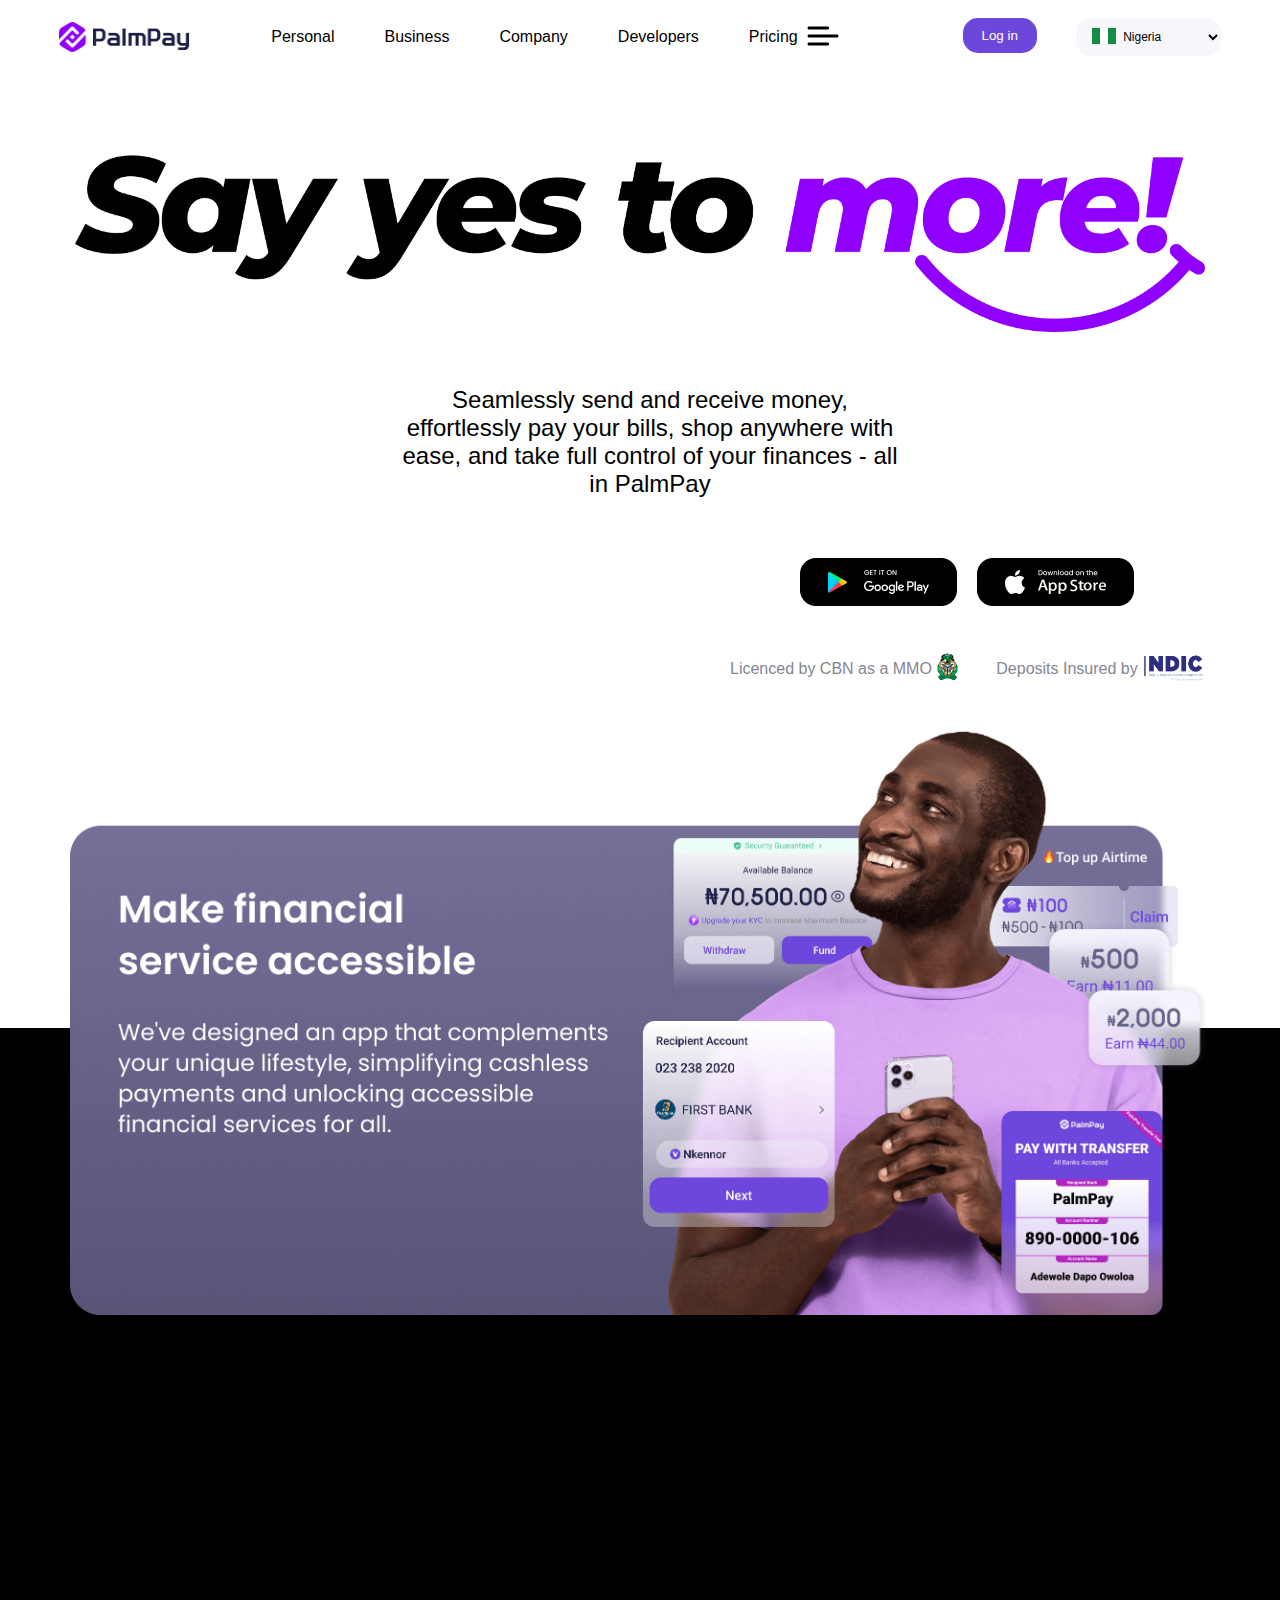
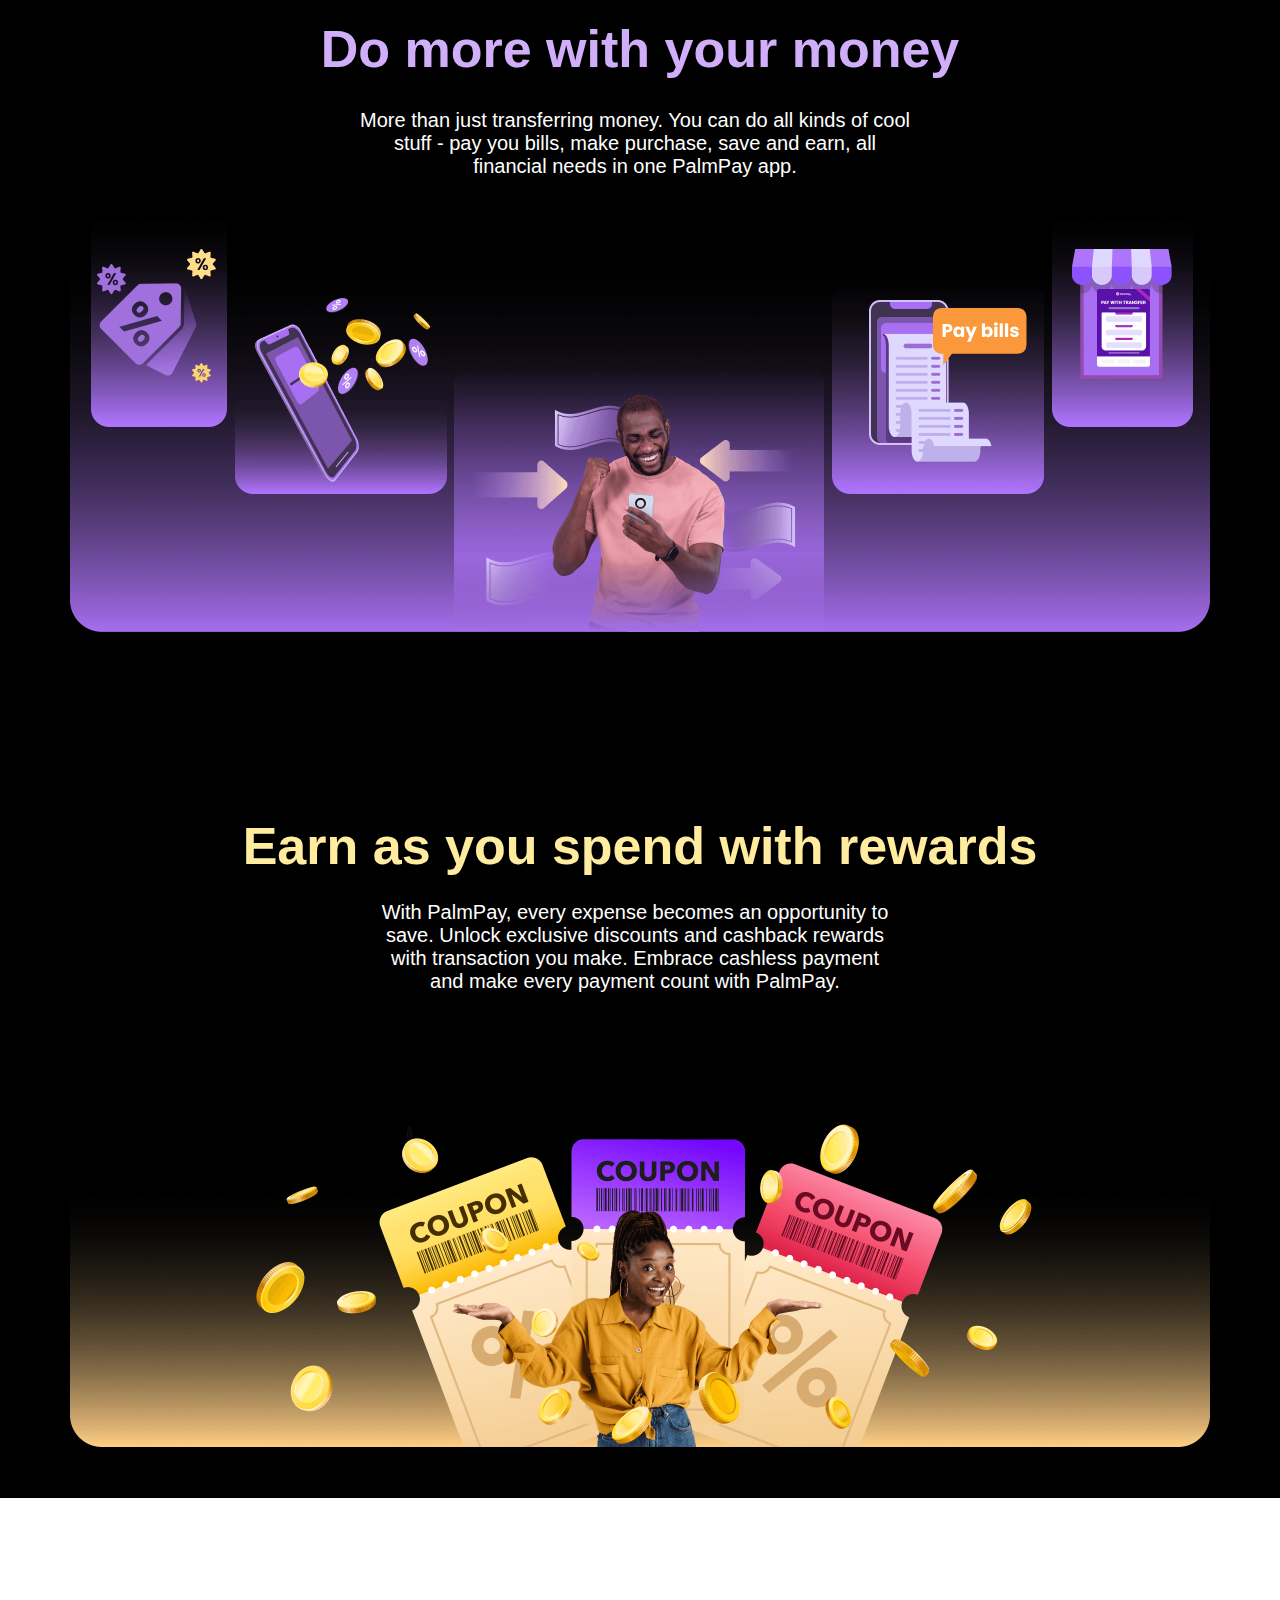
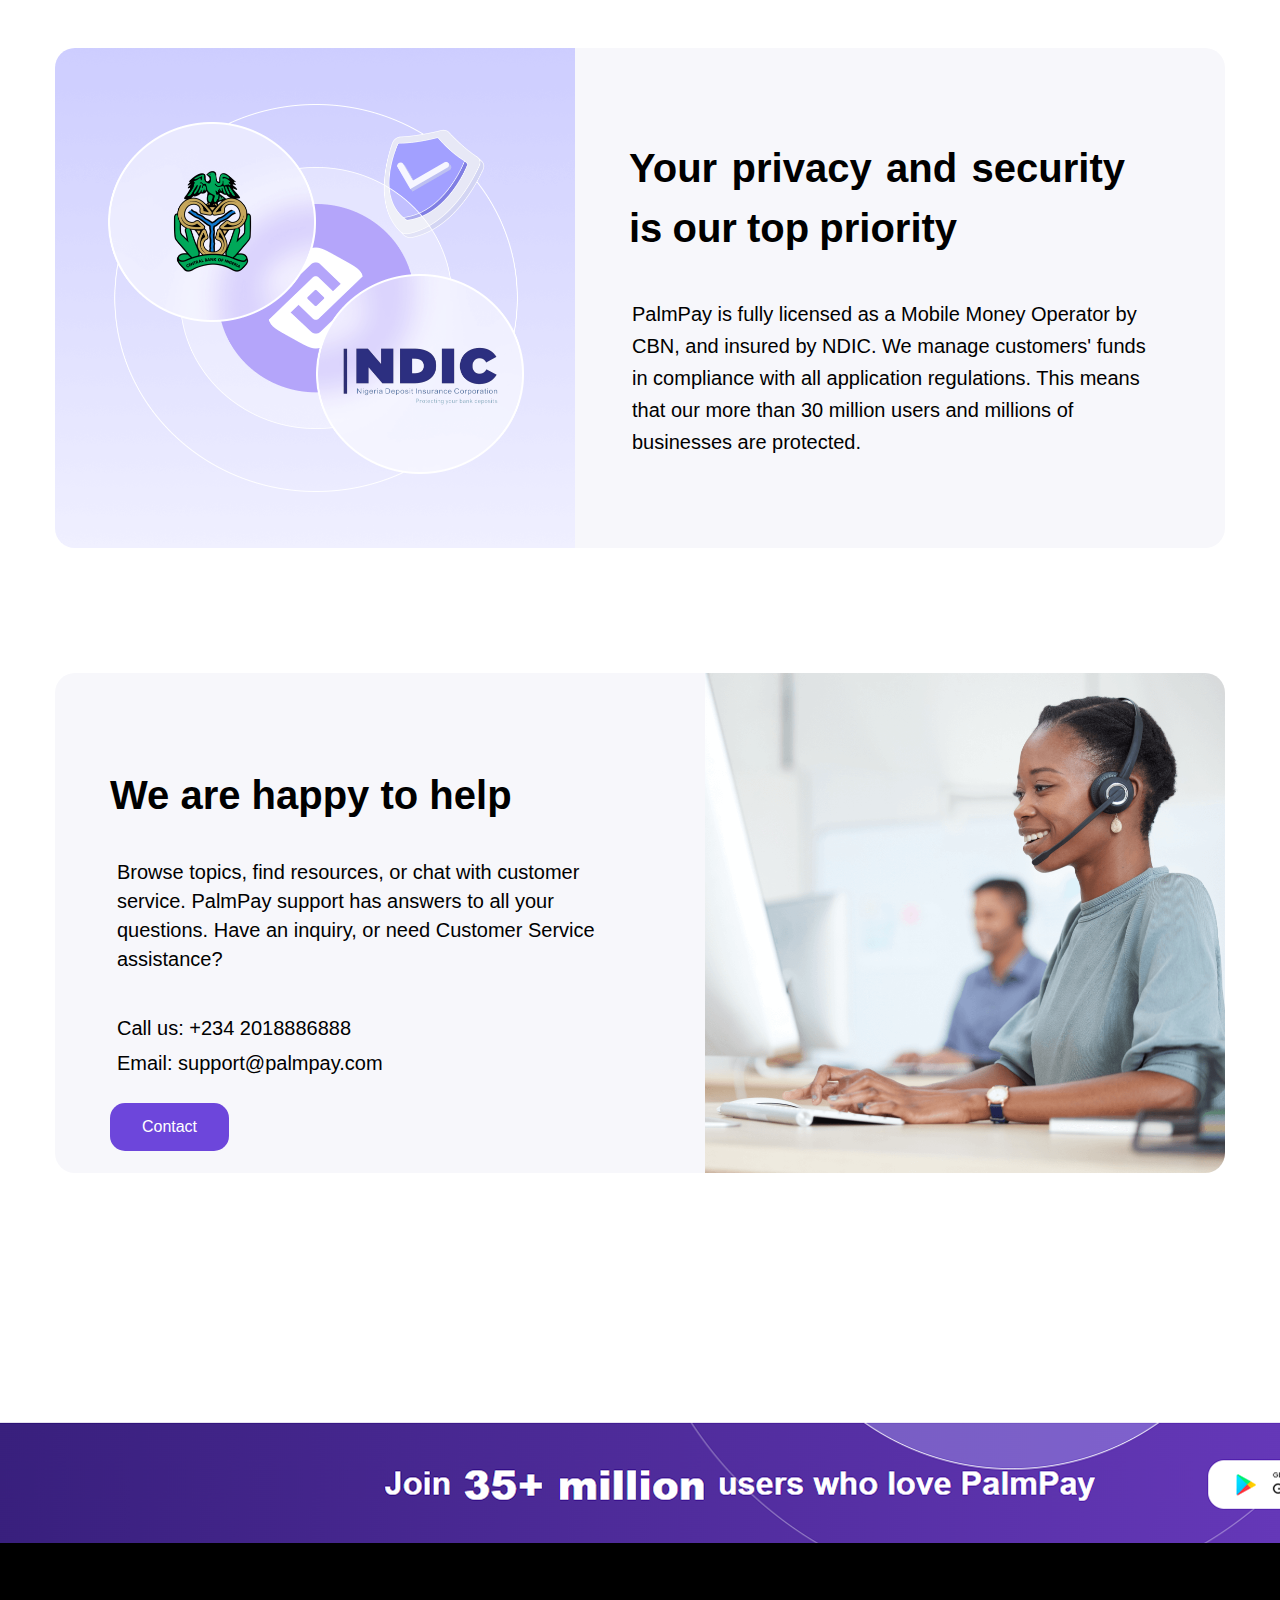
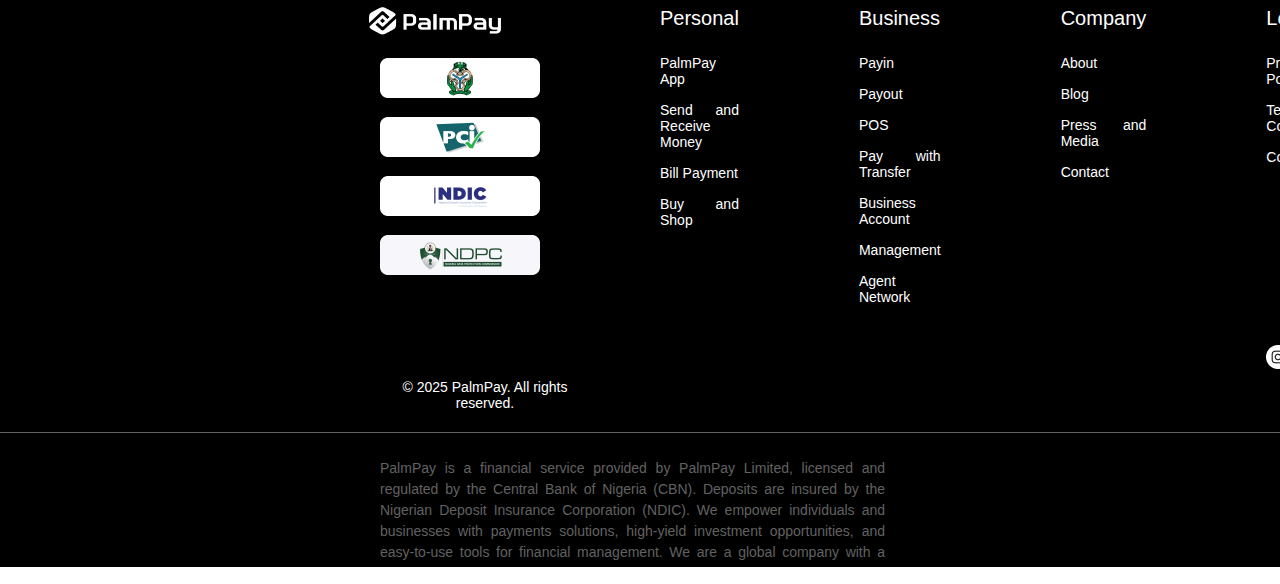
==== index.html @ e81addfd "Just optimized the code" ====
<!DOCTYPE html>
<html lang="en">

<head>
    <meta charset="UTF-8">
    <meta name="viewport" content="width=device-width, initial-scale=1.0">
    <title>PalmPay | Say yes to more</title>
    <link rel="stylesheet" href="index.css">
    <link rel="icon" href="/favicon.ico" />

</head>

<body>

    <section class="flex-container">
        <div class="flex-items">
            <img src="./img/logo.e481427a.png" alt="" width="132" height="32" class="logo-img">
        </div>
        <ul>
            <li class="nav-links">
                <a href="">Personal</a>
            </li>
            <li class="nav-links">
                <a href="">Business</a>

            </li>
            <li class="nav-links">
                <a href="">Company</a>
            </li>
            <li class="nav-links">
                <a href=""> Developers </a>
            </li>
            <li class="nav-links">
                <a href="">Pricing</a>
            </li>
        </ul>

        <div>
            <img src="./img/hamburger-6-svgrepo-com.svg" alt="" width="50">
        </div>

        <div class="flex-items2">
            <button class="nav-btn"> Log in </button>

            <img src="./img/NG.png" alt="">
            <select name="Countries" id="countries-select">

                <option value="volvo">Nigeria</option>
                <option value="Tanzania">Tanzania</option>
                <option value="Ghana">Ghana</option>

            </select>
    </section>





    <section class="hero-section">
        <img src="./img/Slogan.42823a0f.png" alt="">

        <p>
            Seamlessly send and receive money, effortlessly pay your bills, shop anywhere with ease, and take full
            control of your finances - all in PalmPay
        </p>

    </section>


    <div id="get-app">
        <img src="./img/googlePlayBlack.1a580bf8.png" alt="" id="google">

        <img src="./img/appStoreBlack.d61e6117.png" alt="" id="app">
    </div>


    <div class="text">
        <p>Licenced by CBN as a MMO <img src="./img/centralBankBlack.9c697f56.png" alt="" width="22" height="28"></p>
        <p>Deposits Insured by <img src="./img/NDICBlack.ff0f2bf9.png" alt="" width="62" height="28"></p>
    </div>




    <!-- Section for about  -->
    <section id="about">
        <img src="./img/makeFinancial.16856f8a.png" alt="" class="about-img">


        <div class="about-content1">
            <h1>Do more with your money</h1>
            <p>More than just transferring money. You can do all kinds of cool stuff - pay you bills, make purchase,
                save and earn, all financial needs in one PalmPay app.</p>

            <img src="./img/payBills.0efc6845.png" alt="" width="1140" height="454">
        </div>

        <div class="about-content2" style="">
            <h2>Earn as you spend with rewards</h2>
            <p>With PalmPay, every expense becomes an opportunity to save. Unlock exclusive discounts and cashback
                rewards with transaction you make. Embrace cashless payment and make every payment count with PalmPay.
            </p>

            <img src="./img/coupons.b7c11783.png" alt="" width="1140" height="454">
        </div>

    </section>







    <!-- section for security and contact -->


    <section>


        <div class="security">
            <div>
                <img src="./img/NDIC.80dcf580.png" alt="" width="520" height="500">
            </div>

            <div class="content-text">
                <h1>Your privacy and security is our top priority</h1>
                <p>PalmPay is fully licensed as a Mobile Money Operator by CBN, and insured by NDIC. We manage
                    customers' funds in compliance with all application regulations. This means that our more than 30
                    million users and millions of businesses are protected.

                </p>


            </div>
        </div>




        <div class="contact">

            <div class="content-text2">
                <h1>We are happy to help</h1>

                <p>Browse topics, find resources, or chat with customer service. PalmPay support has answers to all your
                    questions. Have an inquiry, or need Customer Service assistance?</p>

                <p id="pii">Call us: +234 2018886888</p>
                <p id="piii">Email: support@palmpay.com</p>

                <button id="contact-btn">Contact</button>

            </div>

            <div>
                <img src="./img/HelpCenter.7adf53ab.png" alt="" width="520" height="500" class="contact-img">
            </div>

        </div>

    </section>


    <section class="users">
        <img src="./img/palm.png" alt="">
    </section>






    <!-- Footer -->

    <footer>
        <div class="flex-img">
            <li>
                <img src="./img/logoLight.c6470eab.png" alt="" width="132" height="32">
            </li>
            <li class="li-img">
                <img src="./img/cblight.png" alt="" width="160px" height="40px">
            </li>

            <li class="li-img">
                <img src="./img/PCI.61c854da.png" alt="" width="160px" height="40px">
            </li>

            <li class="li-img">
                <img src="./img/NDIC.2b6dc455.png" alt="" width="160px" height="40px">
            </li>

            <li class="li-img">
                <img src="./img/NDPC.5e0c1fc1.png" alt="" width="160px" height="40px">
            </li>

            <p class="copy">© 2025 PalmPay. All rights reserved.</p>
        </div>

        <div id="personal">
            <p class="pp">Personal</p>
            <li class="personal-texts">
                <a href="" style="text-decoration: none; color: white;"> PalmPay App</a>
            </li>
            <li class="personal-texts">
                <a href="" style="text-decoration: none; color:white ;"> Send and Receive Money
                </a>
            </li>
            <li class="personal-texts">
                <a href="" style="text-decoration: none; color:white"> Bill Payment </a>
            </li>
            <li class="personal-texts">
                <a href="" style="text-decoration: none; color:white">Buy and Shop</a>
            </li>
        </div>

        <div>
            <p class="pp">Business</p>
            <li class="personal-texts"> 
                <a href="" style="text-decoration: none; color: white;"> Payin</a>
            </li>
            <li class="personal-texts"> 
                <a href="" style="text-decoration: none; color:white ;"> Payout</a></li>
            <li class="personal-texts"> 
                <a href="" style="text-decoration: none; color:white"> POS </a>
            </li>
            <li class="personal-texts">
                <a href="" style="text-decoration: none; color:white">Pay with Transfer</a>
            </li>
            <li class="personal-texts"> 
                <a href="" style="text-decoration: none; color: white;"> Business Account</a>
            </li>
            <li class="personal-texts"> 
                <a href="" style="text-decoration: none; color:white ;"> Management</a>
            </li>
            <li class="personal-texts"> 
                <a href="" style="text-decoration: none; color:white">Agent Network</a>
            </li>

        </div>

        <div>
            <p class="pp">Company</p>
            <li class="personal-texts"> 
                <a href="" style="text-decoration: none; color: white;"> About</a>
            </li>
            <li class="personal-texts"> 
                <a href="" style="text-decoration: none; color:white ;"> Blog</a>
            </li>
            <li class="personal-texts"> 
                <a href="" style="text-decoration: none; color:white"> Press and Media </a>
            </li>
            <li class="personal-texts"><a href="" style="text-decoration: none; color:white">Contact
                </a></li>
        </div>

        <div>
            <p class="pp">Legal</p>
            <li class="personal-texts"> <a href="" style="text-decoration: none; color: white;"> Privacy Policy</a>
            </li>
            <li class="personal-texts"> 
                <a href="" style="text-decoration: none; color:white ;"> Terms & Conditions</a>
            </li>
            <li class="personal-texts"> 
                <a href="" style="text-decoration: none; color:white"> Complaints </a></li>

            <a href="" class="socials"> 
                <img src="./img/Instagram.402c19f4.png" alt="" width="24" height="24">
            </a>
            <a href="" class="socials"> 
                <img src="./img/Facebook.994376ce.png" alt="" width="24" height="24" width="24"
                    height="24"> </a>
            <a href="" class="socials"> 
                <img src="./img/XCorp.24c83d0b.png" alt="" width="24" height="24"> </a>
            <a href="" class="socials"> 
                <img src="./img/LinkedIn.ffb330cb.png" alt="" width="24" height="24"> </a>
        </div>
    </footer>

    <footer class="footer-text">
        <p>
            PalmPay is a financial service provided by PalmPay Limited, licensed and regulated by the Central Bank of
            Nigeria (CBN). Deposits are insured by the Nigerian Deposit Insurance Corporation (NDIC). We empower
            individuals and businesses with payments solutions, high-yield investment opportunities, and easy-to-use
            tools for financial management. We are a global company with a presence in Nigeria, Ghana, Tanzania, and the
            United Kingdom.
        </p>
    </footer>
</body>

</html>
---- index.css ----
*{
    margin: 0;
    padding: 0;
    box-sizing: border-box;
}

@import url('https://fonts.cdnfonts.com/css/sheriff-2');


html, body {
    font-family: 'TheSerif', sans-serif;
    /* align-items: center; */
    text-align: center;
    /* max-width: 100%; */
    overflow-x: hidden;

                                                
}


.flex-container{
    position: fixed;
    top: 0;
    display: flex;
    overflow: hidden;
    background-color: white;
    align-items: center;
    justify-content:  center;
    padding: 10px;    
    width: 100%;
    z-index: 10;
    
}

/* @media screen and (min-width: 430px) {

    .flex-container{
        padding-left: 20px;
    }

    .logo-img{
        width: 120px;
        height: 20px;
    }
    
} */



.flex-items img{
    display: flex;
    justify-content: space-evenly;
    gap: 40px;
    text-decoration: none;
    /* text-align: center; */

}

ul{
    display: flex;
    gap: 50px;
    margin-left: 80px;
    font-size: 16px;
    list-style: none;

}



.nav-links a{
    text-decoration: none;
    color: black;
}


.flex-items2{
    display: flex;
    gap: 50px;
}


.nav-btn{
    position: relative;
    left: 115px;
    border: none;
    border-radius: 15px;
    width: 74px;
    height: 35px;
    color: white;
    background-color: #6d46db;
}


.flex-items2 img{
    position: relative;
    top: 10px;
    left: 120px;
    width: 24px;
    height: 16px;
}



#countries-select{
    margin-left: 30px;
    font-size: 12px;
    text-align: center;
    border: none;
    width: 145px;
    border-radius: 15px;
    height: 38px;
    background-color: #f7f7fb;
}






.hero-section{
    text-align: center;
    margin-top: 40px;
}

.hero-section img{
    margin-top: 100px;
    /* margin-left:  100px; */
    width: 1130px;
    height: 192px;
}

.hero-section p{
    margin-top: 50px;
    text-align: center;
    align-items: center;
    font-size: 24px;
    padding: 0px 380px 0px 400px;
}


#get-app{
    display: flex;
    margin-left: 800px;
    margin-top: 60px;
    align-items: center;
    text-align: center;
    gap: 20px;
}

#google{
    /* margin-left: 30px; */
    width: 157px;
    height: 48px;
}

#app{
    width: 157px;
    height: 48px;
}

.text{
    font-size: 16px;
    margin-left: 730px;
    margin-top: 40px;
    display: flex;
    gap: 38px;
    text-align: center;
    align-items: center;
    color: #868692;
}

.text p img{
    position: relative;
    top: 7px;
}





#about{
    text-align: center;
    align-items: center;
    position: relative;
    margin-top: 350px;
    background-color: black;
    background-size: cover;
    height: 230vh;
    width: 100%;
}

.about-img{
    position: relative;
    bottom: 300px;
    width: 1140px;
    height: 587px;
}



.about-content1 h1{
    text-align: center;
    margin-bottom: 30px;
    font-size: 52px;
    color: #d0aefa;
}


.about-content1 p{
    margin-top: 25px;
    font-size: 20px;
    /* text-align: center;
    align-items: center; */
    color: white;

    padding: 0px 370px 0px 360px;
}



.about-content2 h2{
    margin-top: 180px;
    font-size: 52px;
    color: #ffec9f !important;
}

.about-content2 p{
    margin-top: 25px;
    font-size: 20px;
    /* text-align: center;
    align-items: center; */
    color: white;
    padding: 0px 390px 0px 380px;
}








.security{
    display: flex;
    justify-content: center;
    margin-top: 150px;
    height: 75vh;
    padding-bottom: 0px;
    /* border: 4px solid red; */
    
}



.security img{
    border-top-left-radius: 20px;
    border-bottom-left-radius: 20px;
}

.content-text{
    background-color: #f7f7fb;
    width: 650px;
    height: 500px;
    border-top-right-radius: 20px;
    border-bottom-right-radius: 20px;
}

.content-text{
    padding-left: 50px;
    text-align: justify;
}

.content-text h1{
    margin-top: 90px;
    padding: 0px 100px 0px 4px;
    font-size: 40px;
    line-height: 1.5;
    word-spacing: -1px;
}


.content-text p{
    margin-top: 40px;
    font-size: 20px;
    line-height: 1.6;
    text-align: left;
    padding: 0px 70px 0px 7px;
}








.contact{
    margin-top: 10px;
    display: flex;
    justify-content: center;
    height: 75vh;
    position: relative;
    bottom: 60px;
}



.content-text2{
    padding-left: 55px;
    text-align: justify;
}

.content-text2 h1{
    margin-top: 100px;
    font-size: 40px;
}


.content-text2 p{
    margin-top: 40px;
    font-size: 20px;
    line-height: 1.45;
    text-align: left;
    padding: 0px 70px 0px 7px;
}

#pii{
    margin-bottom: 6px;
}

#piii{
    margin-top: 4px;
}

#contact-btn{
    font-size: 16px;
    margin-top: 25px;
    border: none;
    border-radius: 15px;
    width: 119px;
    height: 48px;
    color: white;
    background-color: #6d46db;
}

.content-text2{
    margin-bottom: 100px;
    background-color: #f7f7fb;
    width: 650px;
    height: 500px;
    border-top-left-radius: 20px;
    border-bottom-left-radius: 20px;

}

.contact-img{
    border-top-right-radius: 20px;
    border-bottom-right-radius: 20px;

}






.users img{
    position: relative;
    top: 10px;
}






footer{ 
    background-color: black;
    display: flex;
    height: 55vh;
    padding: 70px 330px;
    gap: 120px;

}

/* .flex-img{
    display: flex;
    align-items: ;
} */

.li-img{
    list-style: none;
    margin-top: 15px;
    margin-left: 50px;
}

.copy{
    position: relative;
    font-size: 14px;
    color: white;
    left: 50px;
    top: 100px;
}

.pp{
    text-align: justify;
    color: white;
    font-size: 20px;
    margin-bottom: 25px;
    
}

.personal-texts{
    font-size: 14px;
    margin-top: 15px;
    text-align: justify;
    list-style: none;
    color: white !important;
}



.socials{
    position: relative;
    text-decoration: none;
    color: white;
    top: 180px;
    margin-right: 10px;
}

.footer-text{
    background-color: black;
    height: 15vh;
    border-top: 1px solid #626262;
    padding: 25px 395px 0px 380px;
}

.footer-text p{
    font-size: 14px;
    color: #626262;
    line-height: 1.5;
    text-align: justify;
    /* padding-right: 5px; */
}
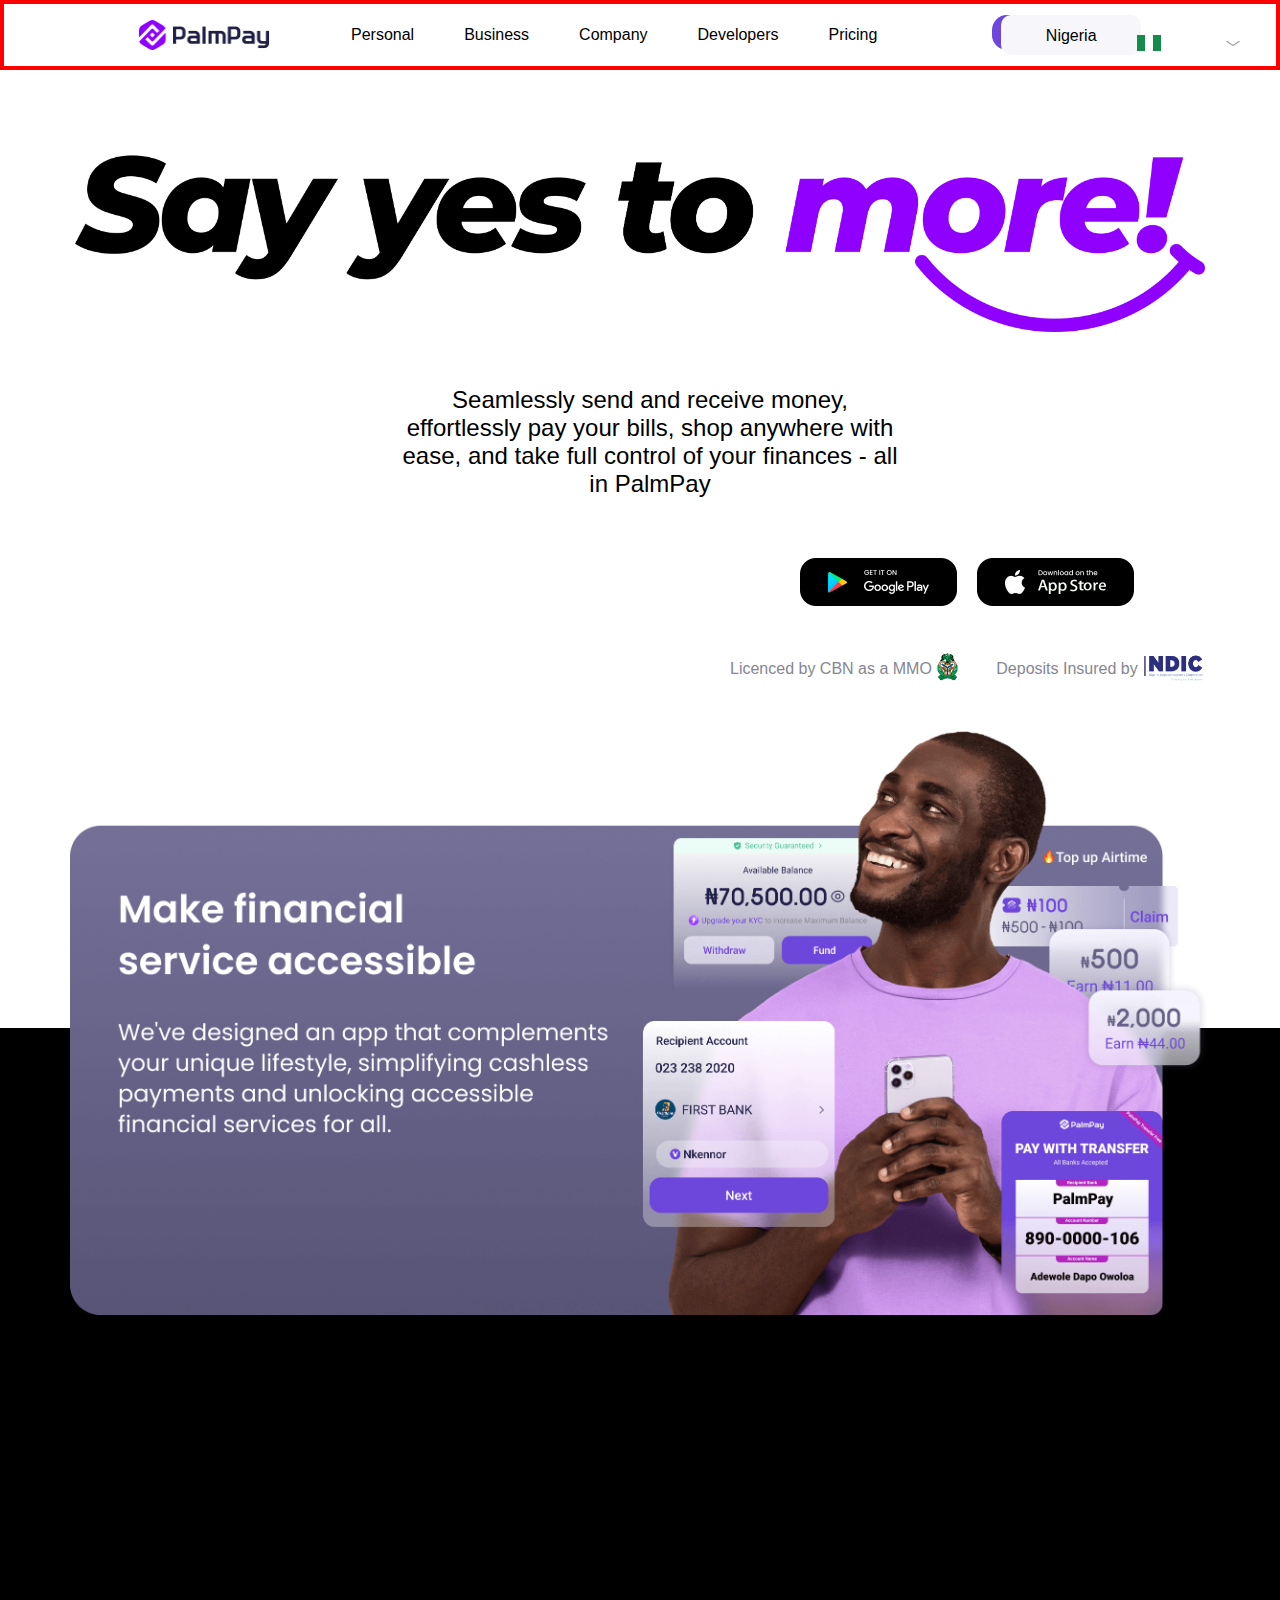
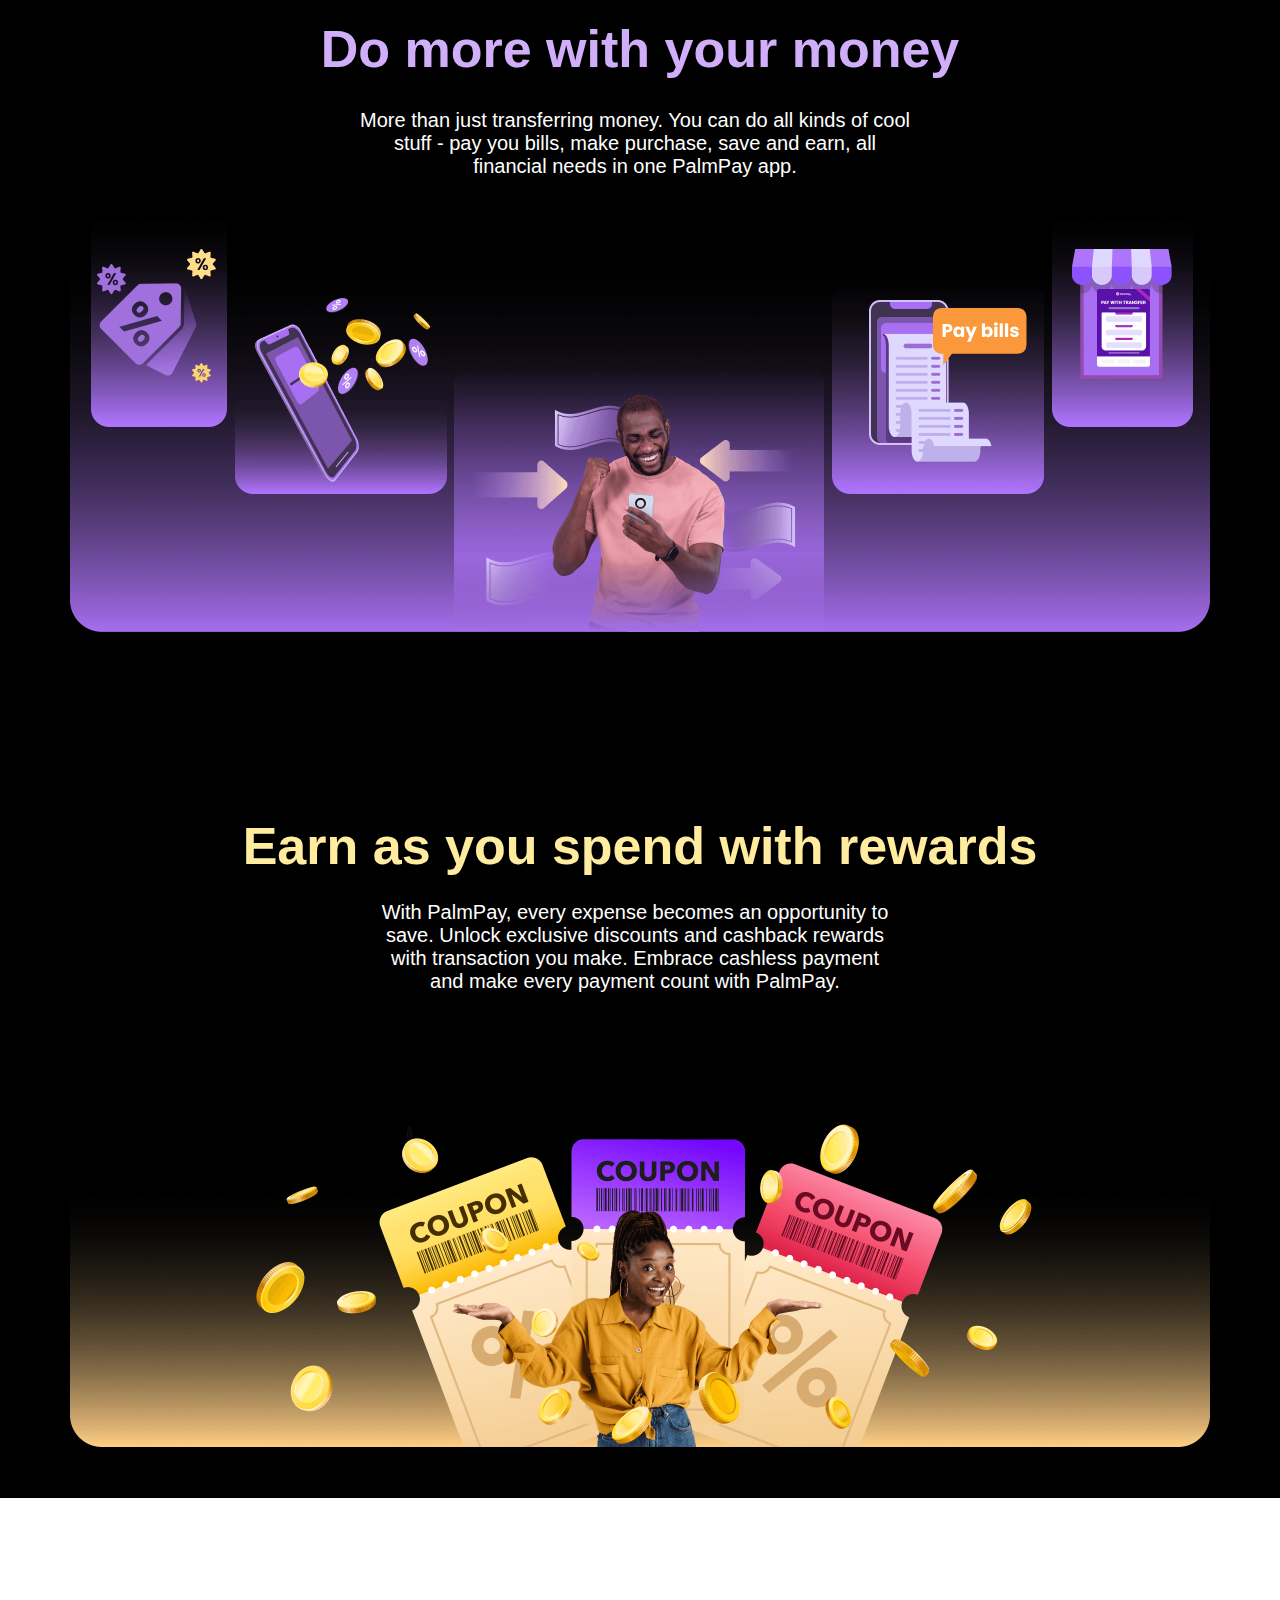
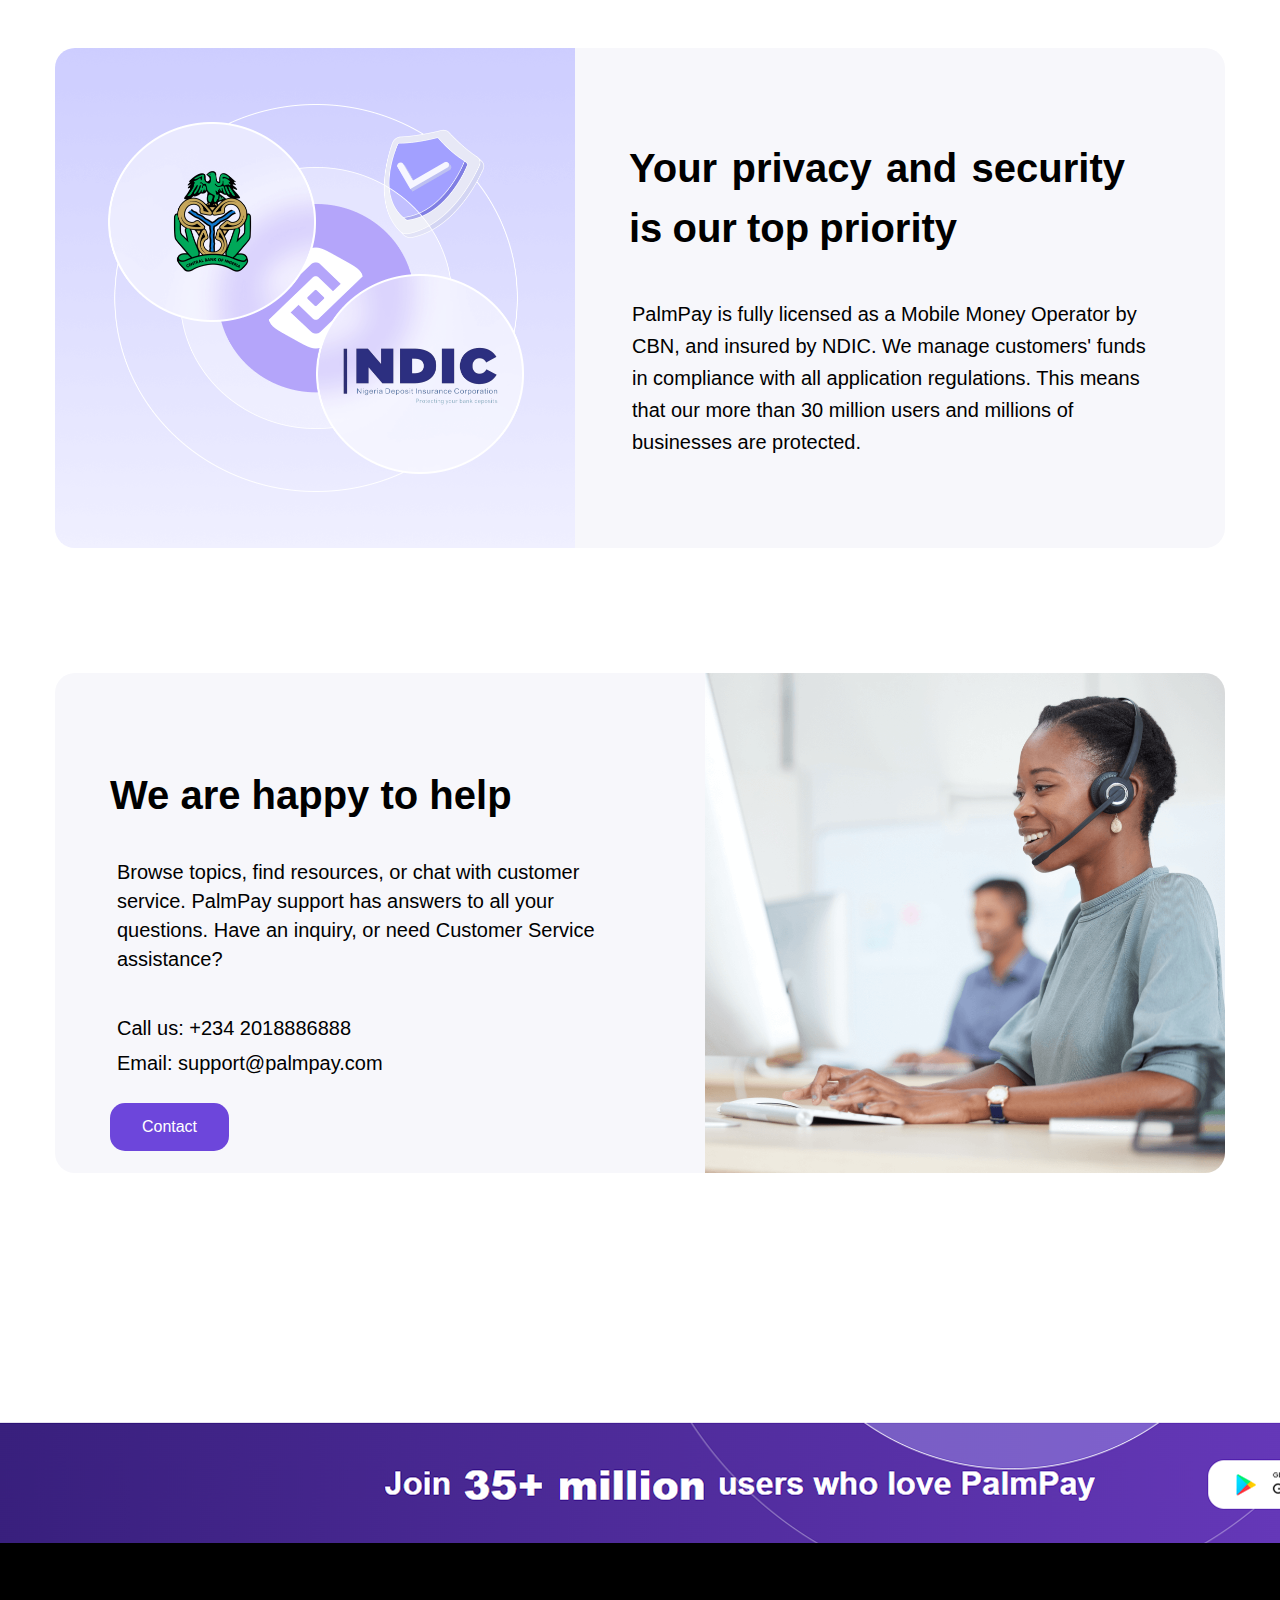
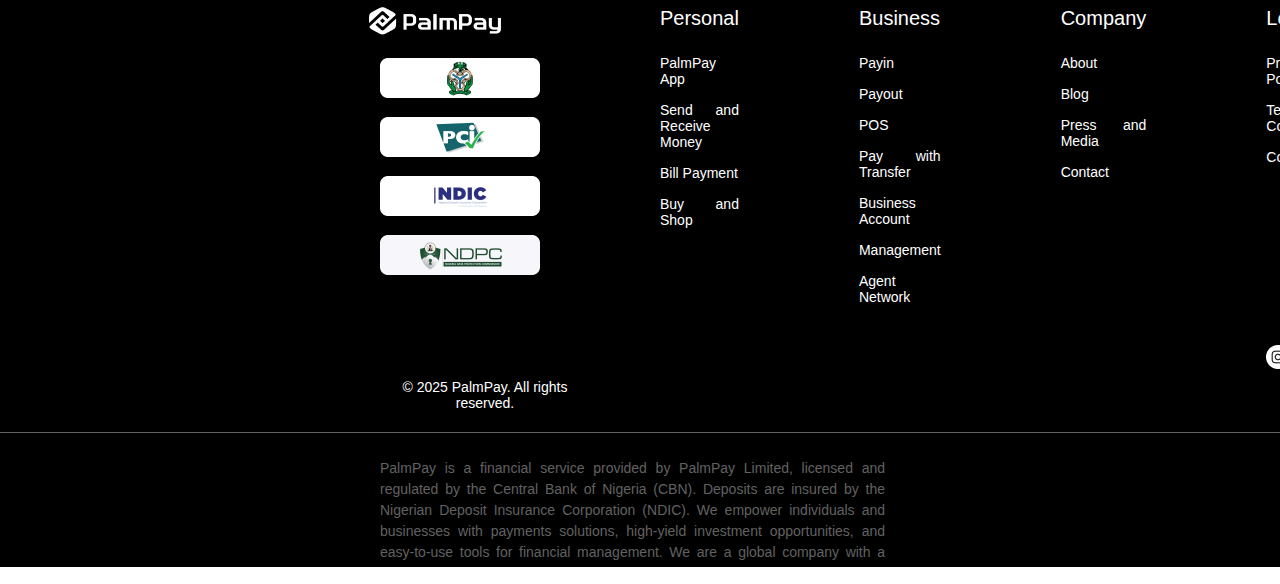
==== commit 12e179c0: "Just optimized the code" ====
--- a/index.html
+++ b/index.html
@@ -13,8 +13,9 @@
 <body>
 
     <section class="flex-container">
+
         <div class="flex-items">
-            <img src="./img/logo.e481427a.png" alt="" width="132" height="32" class="logo-img">
+            <img src="./img/logo.e481427a.png" alt="" width="132" height="32">
         </div>
         <ul>
             <li class="nav-links">
@@ -35,21 +36,41 @@
             </li>
         </ul>
 
-        <div>
-            <img src="./img/hamburger-6-svgrepo-com.svg" alt="" width="50">
-        </div>
 
         <div class="flex-items2">
             <button class="nav-btn"> Log in </button>
 
-            <img src="./img/NG.png" alt="">
-            <select name="Countries" id="countries-select">
+        <div class="dropdown">
+            <button class="dropbtn">
+                <img src="./img/NG.png" alt="" width="24"> Nigeria <span><img src="./img/Frame.39a51b59.png" alt="" width="20"></span>
+            </button>
+            <div class="dropdown-content">
+            <p>Select region</p>
+            <a href="#">Option 1</a>
+            <a href="#">Option 2</a>
+            <a href="#">Option 3</a>
+            </div>
+        </div>
+        
+
+        
+
+
+
+        <!--   <select name="Countries" id="countries-select">
 
                 <option value="volvo">Nigeria</option>
-                <option value="Tanzania">Tanzania</option>
-                <option value="Ghana">Ghana</option>
-
-            </select>
+                <option value="Tanzania"> <img src="./img/Flag_of_Tanzania 1.png" alt="">Tanzania</option>
+                <option value="Ghana"> <img src="./img/Ghana.png" alt="">Ghana</option>
+
+            </select> -->
+
+        </div>
+
+        <div class="ham">
+            <img src="./img/menu-duo-lg-svgrepo-com.svg" alt="" width="50">
+        </div>
+
     </section>
 
 
@@ -216,24 +237,25 @@
 
         <div>
             <p class="pp">Business</p>
-            <li class="personal-texts"> 
+            <li class="personal-texts">
                 <a href="" style="text-decoration: none; color: white;"> Payin</a>
             </li>
-            <li class="personal-texts"> 
-                <a href="" style="text-decoration: none; color:white ;"> Payout</a></li>
-            <li class="personal-texts"> 
+            <li class="personal-texts">
+                <a href="" style="text-decoration: none; color:white ;"> Payout</a>
+            </li>
+            <li class="personal-texts">
                 <a href="" style="text-decoration: none; color:white"> POS </a>
             </li>
             <li class="personal-texts">
                 <a href="" style="text-decoration: none; color:white">Pay with Transfer</a>
             </li>
-            <li class="personal-texts"> 
+            <li class="personal-texts">
                 <a href="" style="text-decoration: none; color: white;"> Business Account</a>
             </li>
-            <li class="personal-texts"> 
+            <li class="personal-texts">
                 <a href="" style="text-decoration: none; color:white ;"> Management</a>
             </li>
-            <li class="personal-texts"> 
+            <li class="personal-texts">
                 <a href="" style="text-decoration: none; color:white">Agent Network</a>
             </li>
 
@@ -241,13 +263,13 @@
 
         <div>
             <p class="pp">Company</p>
-            <li class="personal-texts"> 
+            <li class="personal-texts">
                 <a href="" style="text-decoration: none; color: white;"> About</a>
             </li>
-            <li class="personal-texts"> 
+            <li class="personal-texts">
                 <a href="" style="text-decoration: none; color:white ;"> Blog</a>
             </li>
-            <li class="personal-texts"> 
+            <li class="personal-texts">
                 <a href="" style="text-decoration: none; color:white"> Press and Media </a>
             </li>
             <li class="personal-texts"><a href="" style="text-decoration: none; color:white">Contact
@@ -258,21 +280,21 @@
             <p class="pp">Legal</p>
             <li class="personal-texts"> <a href="" style="text-decoration: none; color: white;"> Privacy Policy</a>
             </li>
-            <li class="personal-texts"> 
+            <li class="personal-texts">
                 <a href="" style="text-decoration: none; color:white ;"> Terms & Conditions</a>
             </li>
-            <li class="personal-texts"> 
-                <a href="" style="text-decoration: none; color:white"> Complaints </a></li>
-
-            <a href="" class="socials"> 
+            <li class="personal-texts">
+                <a href="" style="text-decoration: none; color:white"> Complaints </a>
+            </li>
+
+            <a href="" class="socials">
                 <img src="./img/Instagram.402c19f4.png" alt="" width="24" height="24">
             </a>
-            <a href="" class="socials"> 
-                <img src="./img/Facebook.994376ce.png" alt="" width="24" height="24" width="24"
-                    height="24"> </a>
-            <a href="" class="socials"> 
+            <a href="" class="socials">
+                <img src="./img/Facebook.994376ce.png" alt="" width="24" height="24" width="24" height="24"> </a>
+            <a href="" class="socials">
                 <img src="./img/XCorp.24c83d0b.png" alt="" width="24" height="24"> </a>
-            <a href="" class="socials"> 
+            <a href="" class="socials">
                 <img src="./img/LinkedIn.ffb330cb.png" alt="" width="24" height="24"> </a>
         </div>
     </footer>
--- a/index.css
+++ b/index.css
@@ -1,4 +1,4 @@
-*{
+* {
     margin: 0;
     padding: 0;
     box-sizing: border-box;
@@ -7,56 +7,46 @@
 @import url('https://fonts.cdnfonts.com/css/sheriff-2');
 
 
-html, body {
+html,
+body {
     font-family: 'TheSerif', sans-serif;
     /* align-items: center; */
     text-align: center;
     /* max-width: 100%; */
     overflow-x: hidden;
 
-                                                
-}
-
-
-.flex-container{
+
+}
+
+
+.flex-container {
     position: fixed;
     top: 0;
     display: flex;
     overflow: hidden;
+    max-width: 100%;
     background-color: white;
     align-items: center;
-    justify-content:  center;
-    padding: 10px;    
+    justify-content: center;
+    padding: 13px;
     width: 100%;
+    height: 70px;
     z-index: 10;
-    
-}
-
-/* @media screen and (min-width: 430px) {
-
-    .flex-container{
-        padding-left: 20px;
-    }
-
-    .logo-img{
-        width: 120px;
-        height: 20px;
-    }
-    
-} */
-
-
-
-.flex-items img{
-    display: flex;
-    justify-content: space-evenly;
-    gap: 40px;
-    text-decoration: none;
-    /* text-align: center; */
-
-}
-
-ul{
+    border: 4px solid red;
+
+}
+
+
+
+
+.flex-items {
+    width: 132px;
+    height: 32px;
+    max-width: 100%;
+    /* border: 3px solid red; */
+}
+
+ul {
     display: flex;
     gap: 50px;
     margin-left: 80px;
@@ -65,21 +55,23 @@
 
 }
 
-
-
-.nav-links a{
+.ham {
+    display: none;
+}
+
+.nav-links a {
     text-decoration: none;
     color: black;
 }
 
 
-.flex-items2{
+.flex-items2 {
     display: flex;
     gap: 50px;
 }
 
 
-.nav-btn{
+.nav-btn {
     position: relative;
     left: 115px;
     border: none;
@@ -91,7 +83,102 @@
 }
 
 
-.flex-items2 img{
+
+/* Style the button
+.dropbtn {
+    background-color: #3498db;
+    color: white;
+    padding: 10px 16px;
+    font-size: 16px;
+    border: none;
+    cursor: pointer;
+    border-radius: 5px;
+}
+
+/* Dropdown container */
+/* .dropdown {
+    position: relative;
+    display: inline-block;
+} */
+
+/* Dropdown content (hidden by default) */
+/* .dropdown-content {
+    display: none;
+    position: absolute;
+    background-color: white;
+    min-width: 160px;
+    box-shadow: 0px 4px 8px rgba(0, 0, 0, 0.2);
+    z-index: 1;
+    border-radius: 5px;
+} */
+
+/* Links inside the dropdown */
+/* .dropdown-content a {
+    color: black;
+    padding: 10px 16px;
+    text-decoration: none;
+    display: block;
+} */
+
+/* Show the dropdown when hovering
+.dropdown:hover .dropdown-content {
+    display: block;
+} */
+
+/* Change link color on hover 
+/* .dropdown-content a:hover {
+    background-color: #f1f1f1;
+} */ 
+
+/* Style the button */
+.dropbtn {
+    background-color: #f7f7fb;
+    color: black;
+    padding: 10px 16px;
+    font-size: 16px;
+    border: none;
+    cursor: pointer;
+    border-radius: 10px;
+  }
+  
+  /* Dropdown container */
+  .dropdown {
+    position: relative;
+    display: inline-block;
+  }
+  
+  /* Dropdown content (hidden by default) */
+  .dropdown-content {
+    display: none;
+    position: absolute;
+    background-color: white;
+    min-width: 160px;
+    box-shadow: 0px 4px 8px rgba(0,0,0,0.2);
+    z-index: 1;
+    border-radius: 5px;
+    margin-top: 20px;
+  }
+  
+  /* Links inside the dropdown */
+  .dropdown-content a {
+    color: black;
+    padding: 10px 16px;
+    text-decoration: none;
+    display: block;
+  }
+  
+  /* Show the dropdown when hovering */
+  .dropdown:hover .dropdown-content {
+    display: block;
+  }
+  
+  /* Change link color on hover */
+  .dropdown-content a:hover {
+    background-color: #f1f1f1;
+  }
+
+  
+.flex-items2 img {
     position: relative;
     top: 10px;
     left: 120px;
@@ -101,7 +188,7 @@
 
 
 
-#countries-select{
+/* #countries-select {
     margin-left: 30px;
     font-size: 12px;
     text-align: center;
@@ -110,26 +197,26 @@
     border-radius: 15px;
     height: 38px;
     background-color: #f7f7fb;
-}
-
-
-
-
-
-
-.hero-section{
+} */
+
+
+
+
+
+
+.hero-section {
     text-align: center;
     margin-top: 40px;
 }
 
-.hero-section img{
+.hero-section img {
     margin-top: 100px;
     /* margin-left:  100px; */
     width: 1130px;
     height: 192px;
 }
 
-.hero-section p{
+.hero-section p {
     margin-top: 50px;
     text-align: center;
     align-items: center;
@@ -138,7 +225,7 @@
 }
 
 
-#get-app{
+#get-app {
     display: flex;
     margin-left: 800px;
     margin-top: 60px;
@@ -147,18 +234,18 @@
     gap: 20px;
 }
 
-#google{
+#google {
     /* margin-left: 30px; */
     width: 157px;
     height: 48px;
 }
 
-#app{
+#app {
     width: 157px;
     height: 48px;
 }
 
-.text{
+.text {
     font-size: 16px;
     margin-left: 730px;
     margin-top: 40px;
@@ -169,7 +256,7 @@
     color: #868692;
 }
 
-.text p img{
+.text p img {
     position: relative;
     top: 7px;
 }
@@ -178,7 +265,7 @@
 
 
 
-#about{
+#about {
     text-align: center;
     align-items: center;
     position: relative;
@@ -189,7 +276,7 @@
     width: 100%;
 }
 
-.about-img{
+.about-img {
     position: relative;
     bottom: 300px;
     width: 1140px;
@@ -198,7 +285,7 @@
 
 
 
-.about-content1 h1{
+.about-content1 h1 {
     text-align: center;
     margin-bottom: 30px;
     font-size: 52px;
@@ -206,7 +293,7 @@
 }
 
 
-.about-content1 p{
+.about-content1 p {
     margin-top: 25px;
     font-size: 20px;
     /* text-align: center;
@@ -218,13 +305,13 @@
 
 
 
-.about-content2 h2{
+.about-content2 h2 {
     margin-top: 180px;
     font-size: 52px;
     color: #ffec9f !important;
 }
 
-.about-content2 p{
+.about-content2 p {
     margin-top: 25px;
     font-size: 20px;
     /* text-align: center;
@@ -240,24 +327,24 @@
 
 
 
-.security{
+.security {
     display: flex;
     justify-content: center;
     margin-top: 150px;
     height: 75vh;
     padding-bottom: 0px;
     /* border: 4px solid red; */
-    
-}
-
-
-
-.security img{
+
+}
+
+
+
+.security img {
     border-top-left-radius: 20px;
     border-bottom-left-radius: 20px;
 }
 
-.content-text{
+.content-text {
     background-color: #f7f7fb;
     width: 650px;
     height: 500px;
@@ -265,12 +352,12 @@
     border-bottom-right-radius: 20px;
 }
 
-.content-text{
+.content-text {
     padding-left: 50px;
     text-align: justify;
 }
 
-.content-text h1{
+.content-text h1 {
     margin-top: 90px;
     padding: 0px 100px 0px 4px;
     font-size: 40px;
@@ -279,7 +366,7 @@
 }
 
 
-.content-text p{
+.content-text p {
     margin-top: 40px;
     font-size: 20px;
     line-height: 1.6;
@@ -294,7 +381,7 @@
 
 
 
-.contact{
+.contact {
     margin-top: 10px;
     display: flex;
     justify-content: center;
@@ -305,18 +392,18 @@
 
 
 
-.content-text2{
+.content-text2 {
     padding-left: 55px;
     text-align: justify;
 }
 
-.content-text2 h1{
+.content-text2 h1 {
     margin-top: 100px;
     font-size: 40px;
 }
 
 
-.content-text2 p{
+.content-text2 p {
     margin-top: 40px;
     font-size: 20px;
     line-height: 1.45;
@@ -324,15 +411,15 @@
     padding: 0px 70px 0px 7px;
 }
 
-#pii{
+#pii {
     margin-bottom: 6px;
 }
 
-#piii{
+#piii {
     margin-top: 4px;
 }
 
-#contact-btn{
+#contact-btn {
     font-size: 16px;
     margin-top: 25px;
     border: none;
@@ -343,7 +430,7 @@
     background-color: #6d46db;
 }
 
-.content-text2{
+.content-text2 {
     margin-bottom: 100px;
     background-color: #f7f7fb;
     width: 650px;
@@ -353,7 +440,7 @@
 
 }
 
-.contact-img{
+.contact-img {
     border-top-right-radius: 20px;
     border-bottom-right-radius: 20px;
 
@@ -364,7 +451,7 @@
 
 
 
-.users img{
+.users img {
     position: relative;
     top: 10px;
 }
@@ -374,7 +461,7 @@
 
 
 
-footer{ 
+footer {
     background-color: black;
     display: flex;
     height: 55vh;
@@ -388,13 +475,13 @@
     align-items: ;
 } */
 
-.li-img{
+.li-img {
     list-style: none;
     margin-top: 15px;
     margin-left: 50px;
 }
 
-.copy{
+.copy {
     position: relative;
     font-size: 14px;
     color: white;
@@ -402,15 +489,15 @@
     top: 100px;
 }
 
-.pp{
+.pp {
     text-align: justify;
     color: white;
     font-size: 20px;
     margin-bottom: 25px;
-    
-}
-
-.personal-texts{
+
+}
+
+.personal-texts {
     font-size: 14px;
     margin-top: 15px;
     text-align: justify;
@@ -420,7 +507,7 @@
 
 
 
-.socials{
+.socials {
     position: relative;
     text-decoration: none;
     color: white;
@@ -428,17 +515,33 @@
     margin-right: 10px;
 }
 
-.footer-text{
+.footer-text {
     background-color: black;
     height: 15vh;
     border-top: 1px solid #626262;
     padding: 25px 395px 0px 380px;
 }
 
-.footer-text p{
+.footer-text p {
     font-size: 14px;
     color: #626262;
     line-height: 1.5;
     text-align: justify;
     /* padding-right: 5px; */
 }
+
+
+@media screen and (max-width: 850px) {
+    ul {
+        display: none;
+
+    }
+
+    .ham {
+        display: block;
+    }
+
+    .nav-btn {
+        display: none;
+    }
+}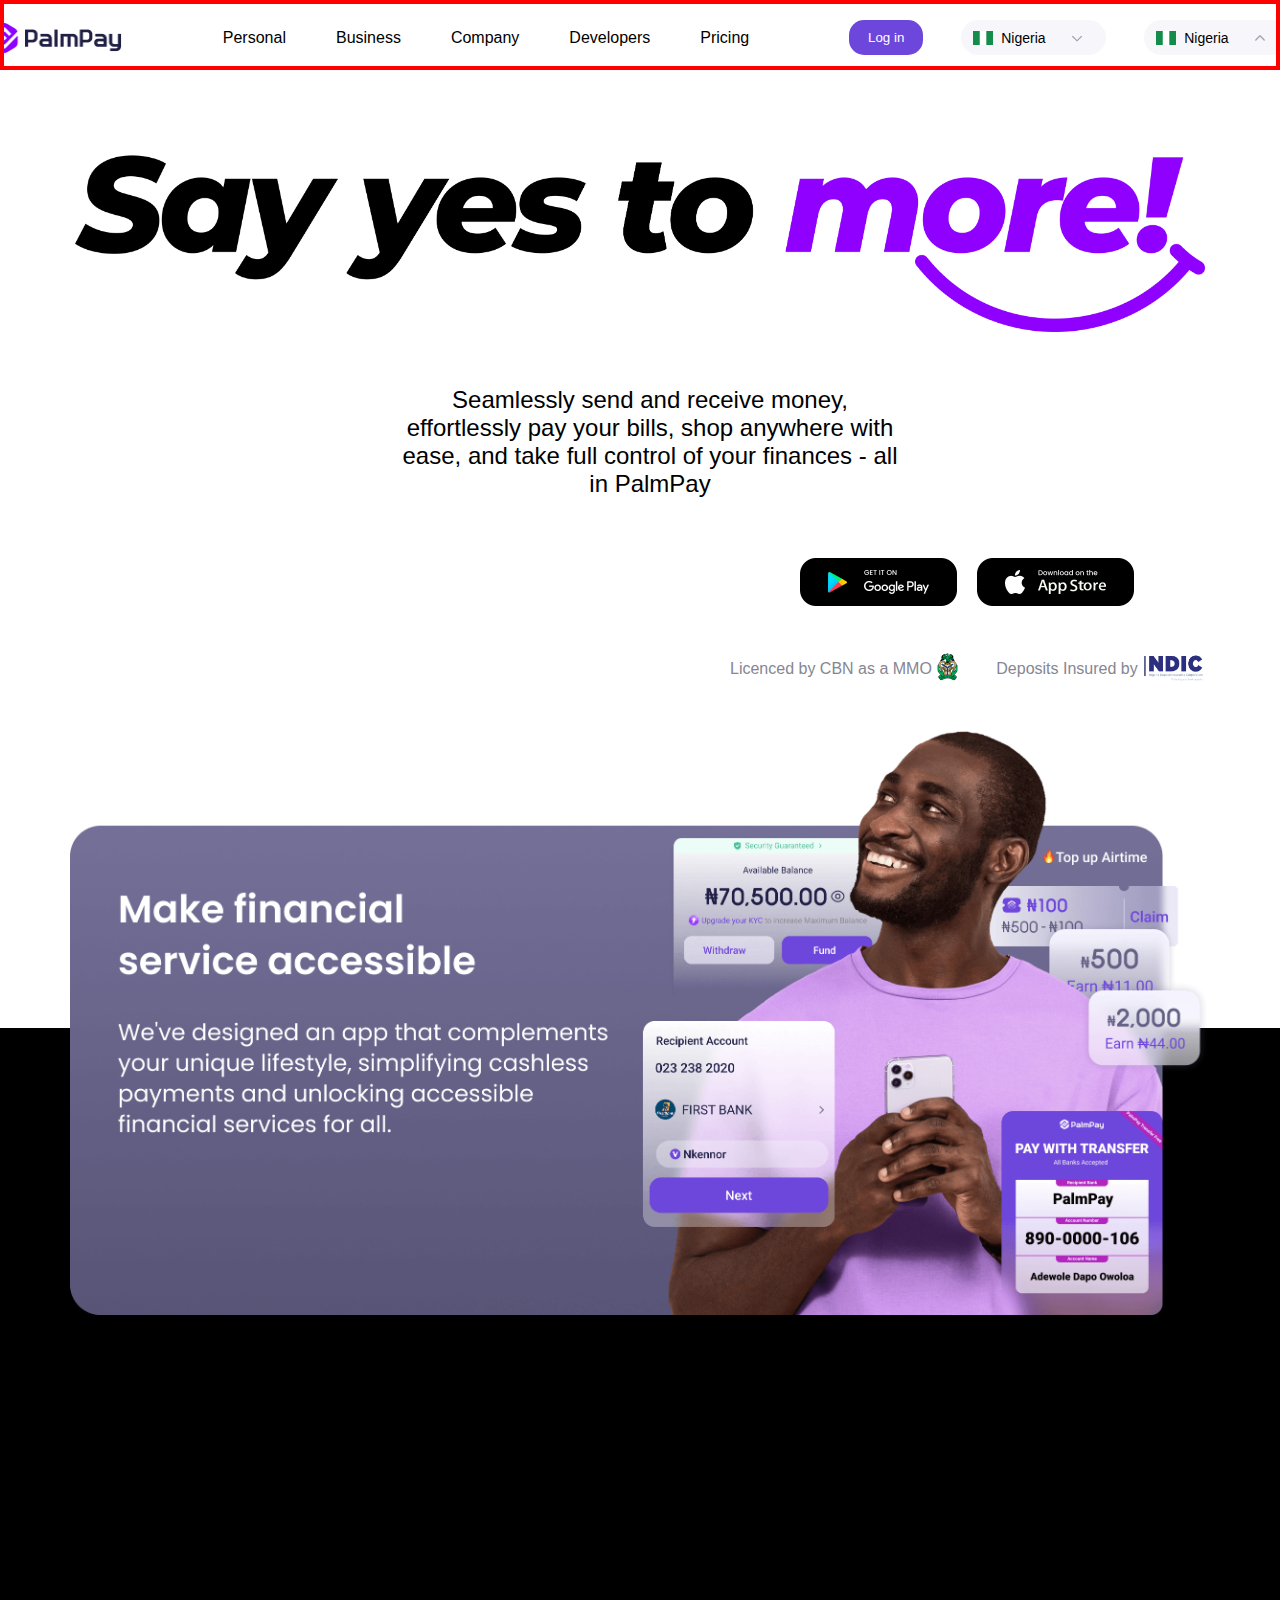
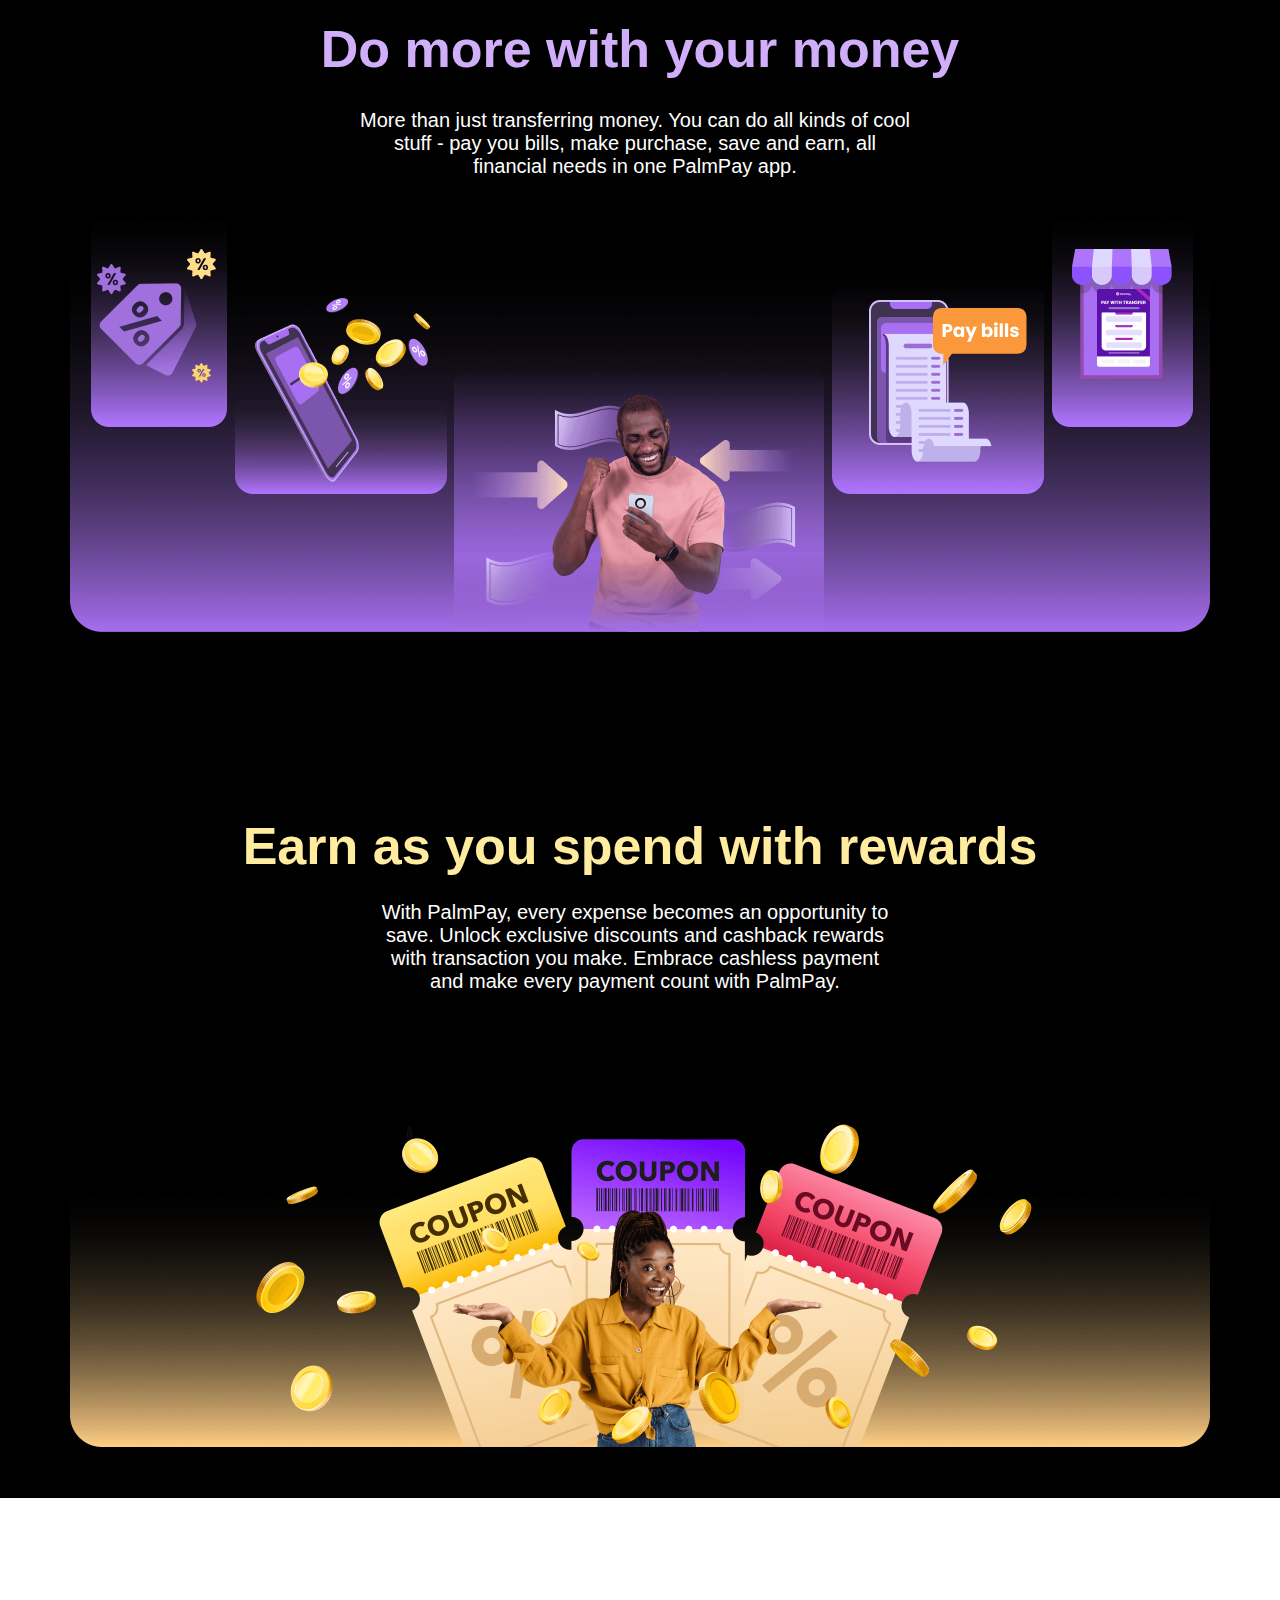
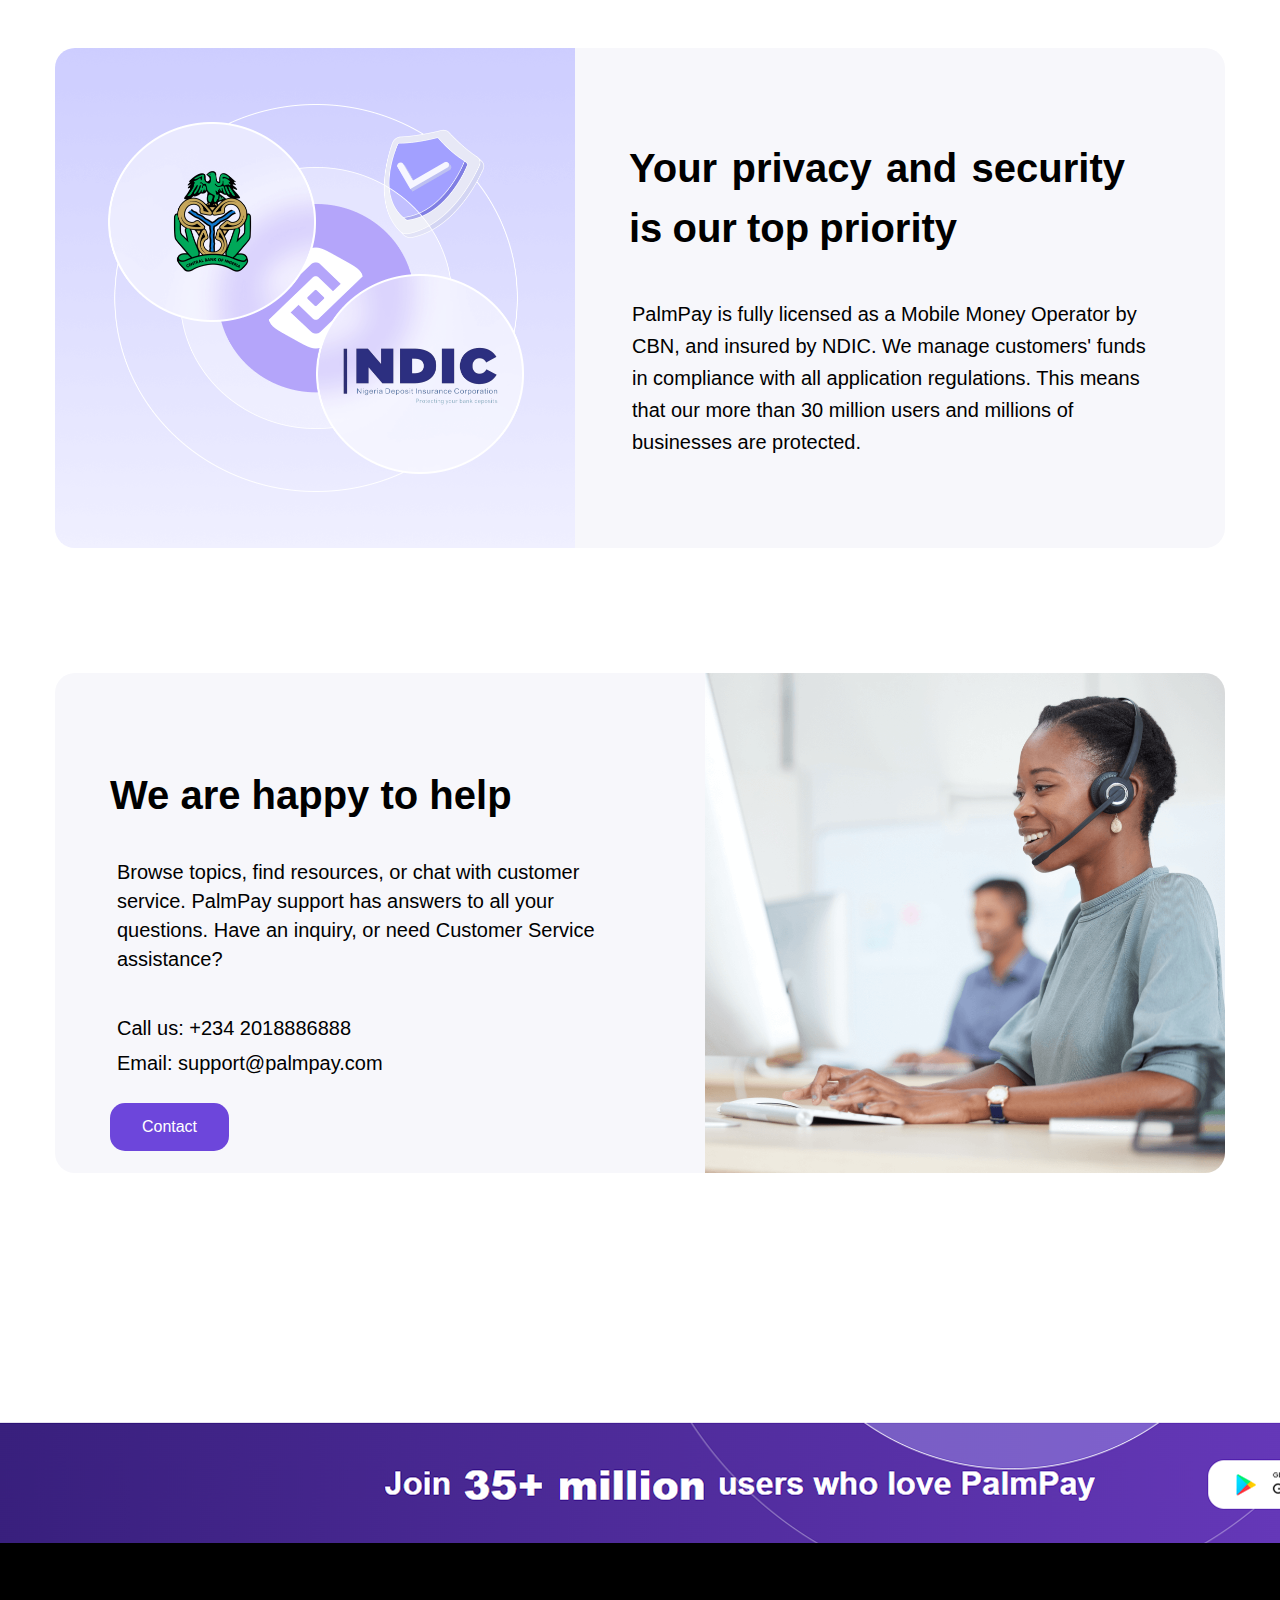
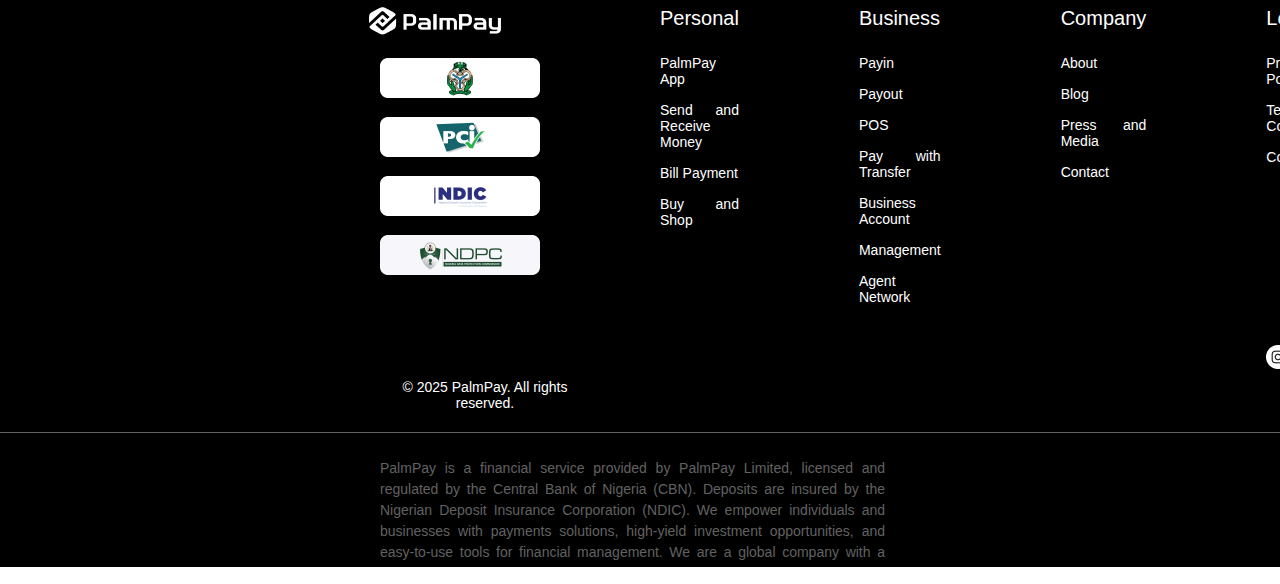
==== commit ca84c3b8: "responsiveness loading..." ====
--- a/index.html
+++ b/index.html
@@ -6,7 +6,7 @@
     <meta name="viewport" content="width=device-width, initial-scale=1.0">
     <title>PalmPay | Say yes to more</title>
     <link rel="stylesheet" href="index.css">
-    <link rel="icon" href="/favicon.ico" />
+    <link rel="icon" href="/favicon.ico">
 
 </head>
 
@@ -37,41 +37,57 @@
         </ul>
 
 
+
         <div class="flex-items2">
-            <button class="nav-btn"> Log in </button>
-
-        <div class="dropdown">
-            <button class="dropbtn">
-                <img src="./img/NG.png" alt="" width="24"> Nigeria <span><img src="./img/Frame.39a51b59.png" alt="" width="20"></span>
-            </button>
-            <div class="dropdown-content">
-            <p>Select region</p>
-            <a href="#">Option 1</a>
-            <a href="#">Option 2</a>
-            <a href="#">Option 3</a>
-            </div>
-        </div>
+
+            <button class="nav-btn">Log in</button>
+
+
+            <span>
+                <img src="./img/NG.png" alt="" width="20" class="ng-drop">
+            </span>
+            <span>
+                <img src="./img/Frame.39a51b59.png" alt="" width="18" class="arrow-down">
+            </span>
+
+            <select name="Countries" id="countries-select">
+                <optgroup label="Select Region">
+                    <option value="0">Nigeria</option>
+                    <option value="1">Tanzania</option>
+                    <option value="2">Ghana</option>
+                </optgroup>
+            </select>
+
+
+            <!--  -->
+            <span>
+                <img src="./img/NG.png" alt="" width="20" class="ng-drop">
+            </span>
+            <span>
+                <img src="./img/arrow-up-svgrepo-com.svg" alt="" width="18" class="arrow-up">
+            </span>
+
+            <select name="Countries" id="countries-select-sm">
+                <optgroup label="Select Region">
+                    <option value="0">Nigeria</option>
+                    <option value="1">Tanzania</option>
+                    <option value="2">Ghana</option>
+                </optgroup>
+            </select>
+
         
 
-        
-
-
-
-        <!--   <select name="Countries" id="countries-select">
-
-                <option value="volvo">Nigeria</option>
-                <option value="Tanzania"> <img src="./img/Flag_of_Tanzania 1.png" alt="">Tanzania</option>
-                <option value="Ghana"> <img src="./img/Ghana.png" alt="">Ghana</option>
-
-            </select> -->
-
-        </div>
-
-        <div class="ham">
-            <img src="./img/menu-duo-lg-svgrepo-com.svg" alt="" width="50">
-        </div>
-
-    </section>
+            <div class="ham">
+                <img src="./img/menu-duo-lg-svgrepo-com.svg" alt="" width="50">
+            </div>
+        </div>
+
+
+
+    </section>
+
+
+
 
 
 
--- a/index.css
+++ b/index.css
@@ -23,12 +23,13 @@
     position: fixed;
     top: 0;
     display: flex;
+    justify-content: center;
+    gap: 100px;
     overflow: hidden;
     max-width: 100%;
     background-color: white;
     align-items: center;
-    justify-content: center;
-    padding: 13px;
+    padding: 5px 0px 0px 0px;
     width: 100%;
     height: 70px;
     z-index: 10;
@@ -43,21 +44,21 @@
     width: 132px;
     height: 32px;
     max-width: 100%;
+    /* margin-right: 160px; */
     /* border: 3px solid red; */
 }
 
 ul {
     display: flex;
     gap: 50px;
-    margin-left: 80px;
+    /* margin-right: 50px; */
     font-size: 16px;
     list-style: none;
-
-}
-
-.ham {
-    display: none;
-}
+    /* border: 3px solid red; */
+
+}
+
+
 
 .nav-links a {
     text-decoration: none;
@@ -67,13 +68,11 @@
 
 .flex-items2 {
     display: flex;
-    gap: 50px;
+    align-items: center;
 }
 
 
 .nav-btn {
-    position: relative;
-    left: 115px;
     border: none;
     border-radius: 15px;
     width: 74px;
@@ -84,120 +83,68 @@
 
 
 
-/* Style the button
-.dropbtn {
-    background-color: #3498db;
-    color: white;
-    padding: 10px 16px;
-    font-size: 16px;
-    border: none;
-    cursor: pointer;
-    border-radius: 5px;
-}
-
-/* Dropdown container */
-/* .dropdown {
-    position: relative;
-    display: inline-block;
-} */
-
-/* Dropdown content (hidden by default) */
-/* .dropdown-content {
-    display: none;
-    position: absolute;
-    background-color: white;
-    min-width: 160px;
-    box-shadow: 0px 4px 8px rgba(0, 0, 0, 0.2);
-    z-index: 1;
-    border-radius: 5px;
-} */
-
-/* Links inside the dropdown */
-/* .dropdown-content a {
-    color: black;
-    padding: 10px 16px;
-    text-decoration: none;
-    display: block;
-} */
-
-/* Show the dropdown when hovering
-.dropdown:hover .dropdown-content {
-    display: block;
-} */
-
-/* Change link color on hover 
-/* .dropdown-content a:hover {
-    background-color: #f1f1f1;
-} */ 
-
-/* Style the button */
-.dropbtn {
-    background-color: #f7f7fb;
-    color: black;
-    padding: 10px 16px;
-    font-size: 16px;
-    border: none;
-    cursor: pointer;
-    border-radius: 10px;
-  }
-  
-  /* Dropdown container */
-  .dropdown {
-    position: relative;
-    display: inline-block;
-  }
-  
-  /* Dropdown content (hidden by default) */
-  .dropdown-content {
-    display: none;
-    position: absolute;
-    background-color: white;
-    min-width: 160px;
-    box-shadow: 0px 4px 8px rgba(0,0,0,0.2);
-    z-index: 1;
-    border-radius: 5px;
-    margin-top: 20px;
-  }
-  
-  /* Links inside the dropdown */
-  .dropdown-content a {
-    color: black;
-    padding: 10px 16px;
-    text-decoration: none;
-    display: block;
-  }
-  
-  /* Show the dropdown when hovering */
-  .dropdown:hover .dropdown-content {
-    display: block;
-  }
-  
-  /* Change link color on hover */
-  .dropdown-content a:hover {
-    background-color: #f1f1f1;
-  }
-
-  
-.flex-items2 img {
-    position: relative;
-    top: 10px;
-    left: 120px;
-    width: 24px;
-    height: 16px;
-}
-
-
-
-/* #countries-select {
-    margin-left: 30px;
-    font-size: 12px;
-    text-align: center;
+.ng-drop{
+    position: relative;
+    left: 50px;
+    top: 2px;
+}
+
+.arrow-down{
+    position: relative;
+    left: 125px;
+    top: 2px;
+}
+
+#countries-select {
+    appearance: none;
+    font-size: 14px;
     border: none;
     width: 145px;
-    border-radius: 15px;
-    height: 38px;
+    border-radius: 25px;
+    height: 35px;
+    text-align: left;
     background-color: #f7f7fb;
-} */
+    padding: 4px 0px 4px 40px;
+}
+
+
+
+
+#countries-select {
+    appearance: none;
+    font-size: 14px;
+    border: none;
+    width: 145px;
+    border-radius: 25px;
+    height: 35px;
+    text-align: left;
+    background-color: #f7f7fb;
+    padding: 4px 0px 4px 40px;
+}
+
+
+#countries-select-sm {
+    appearance: none;
+    font-size: 14px;
+    border: none;
+    width: 145px;
+    border-radius: 25px;
+    height: 35px;
+    text-align: left;
+    background-color: #f7f7fb;
+    padding: 4px 0px 4px 40px;
+}
+
+.arrow-up{
+    position: relative;
+    left: 125px;
+    top: 2px;
+}
+
+
+.ham {
+    display: none;
+}
 
 
 
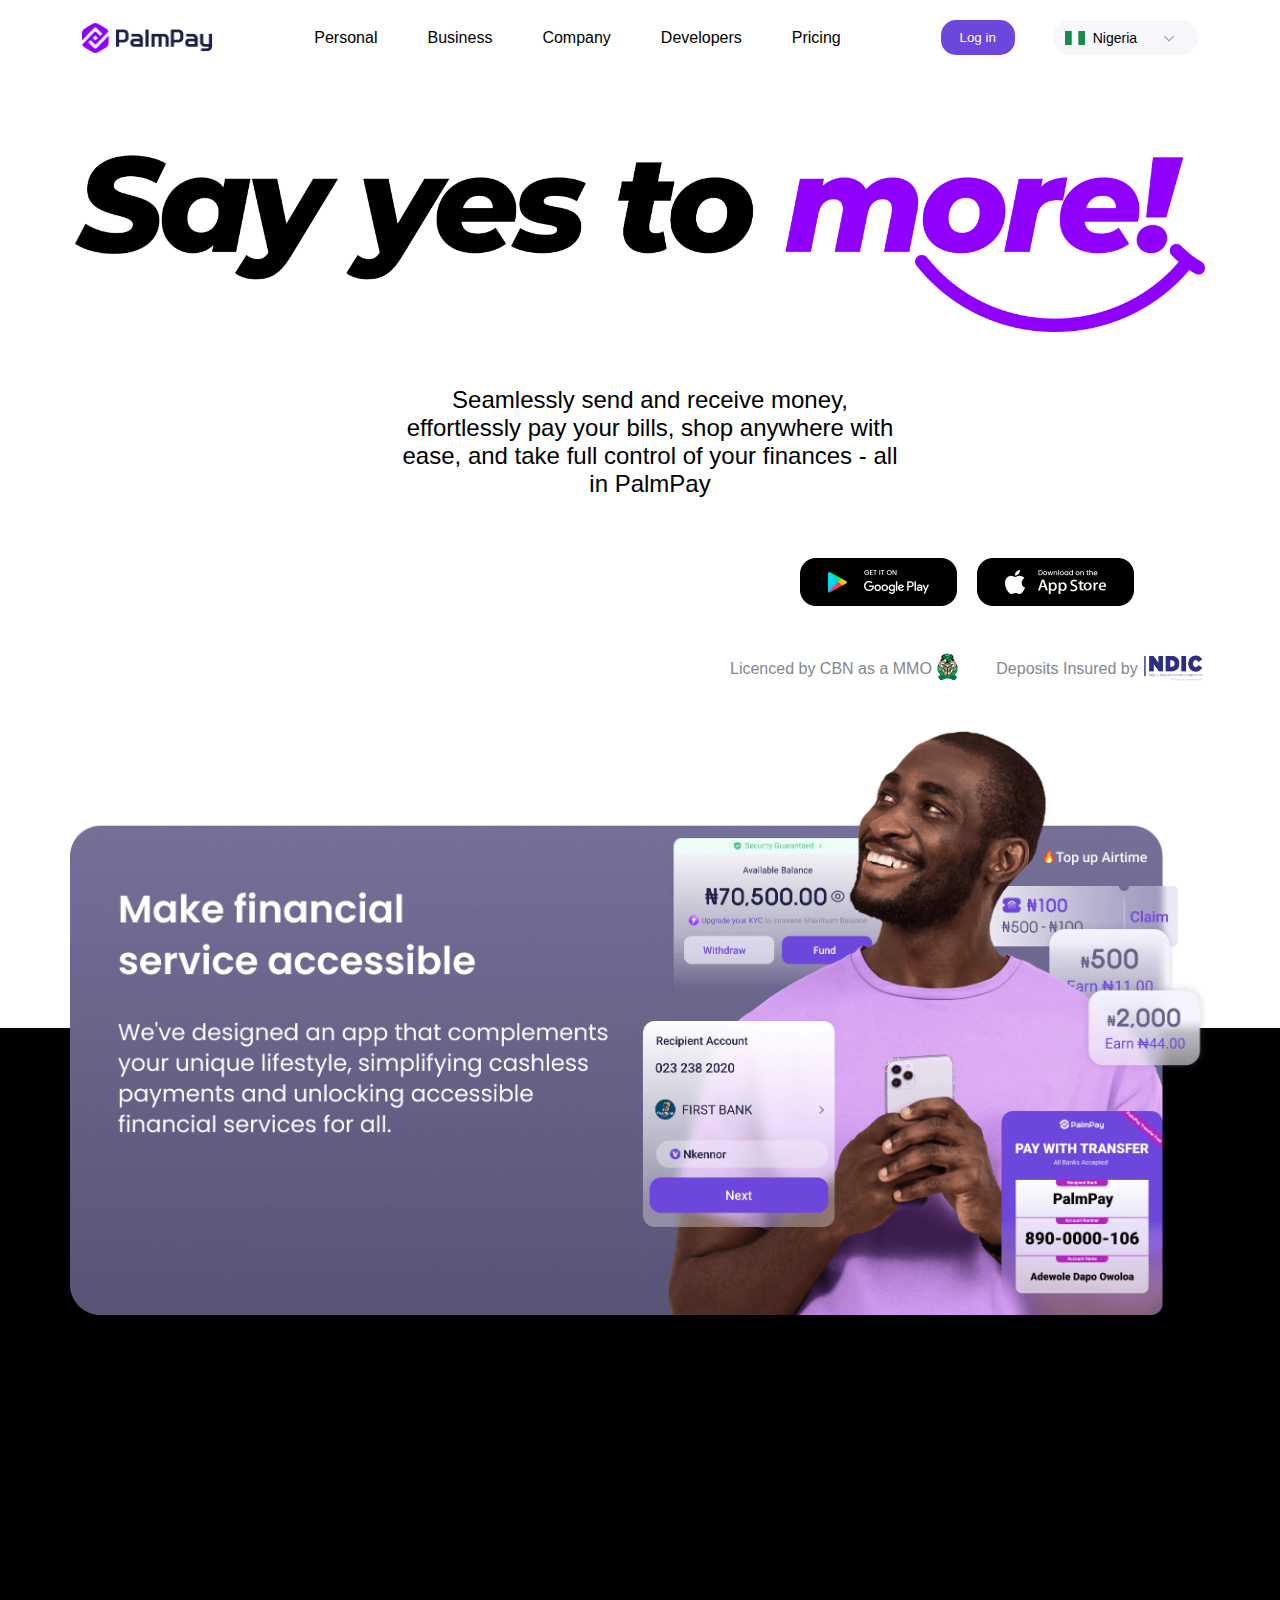
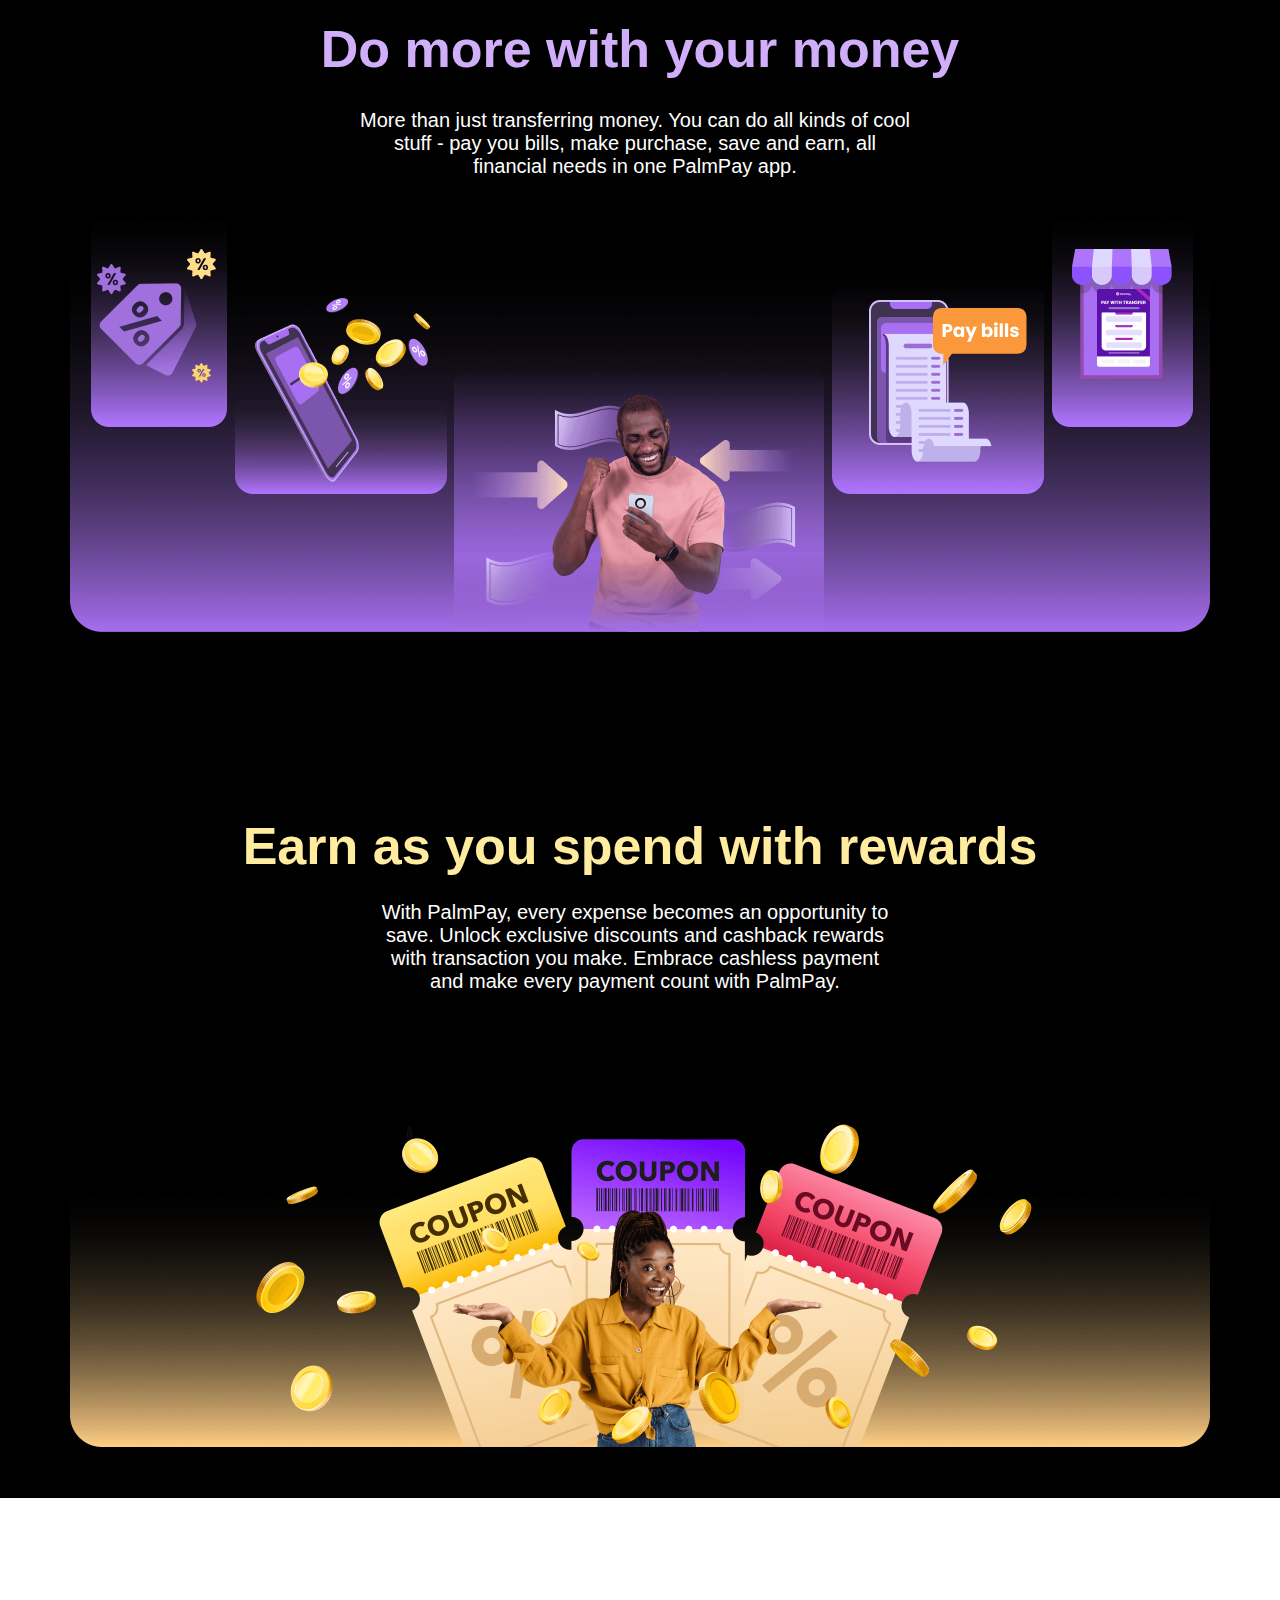
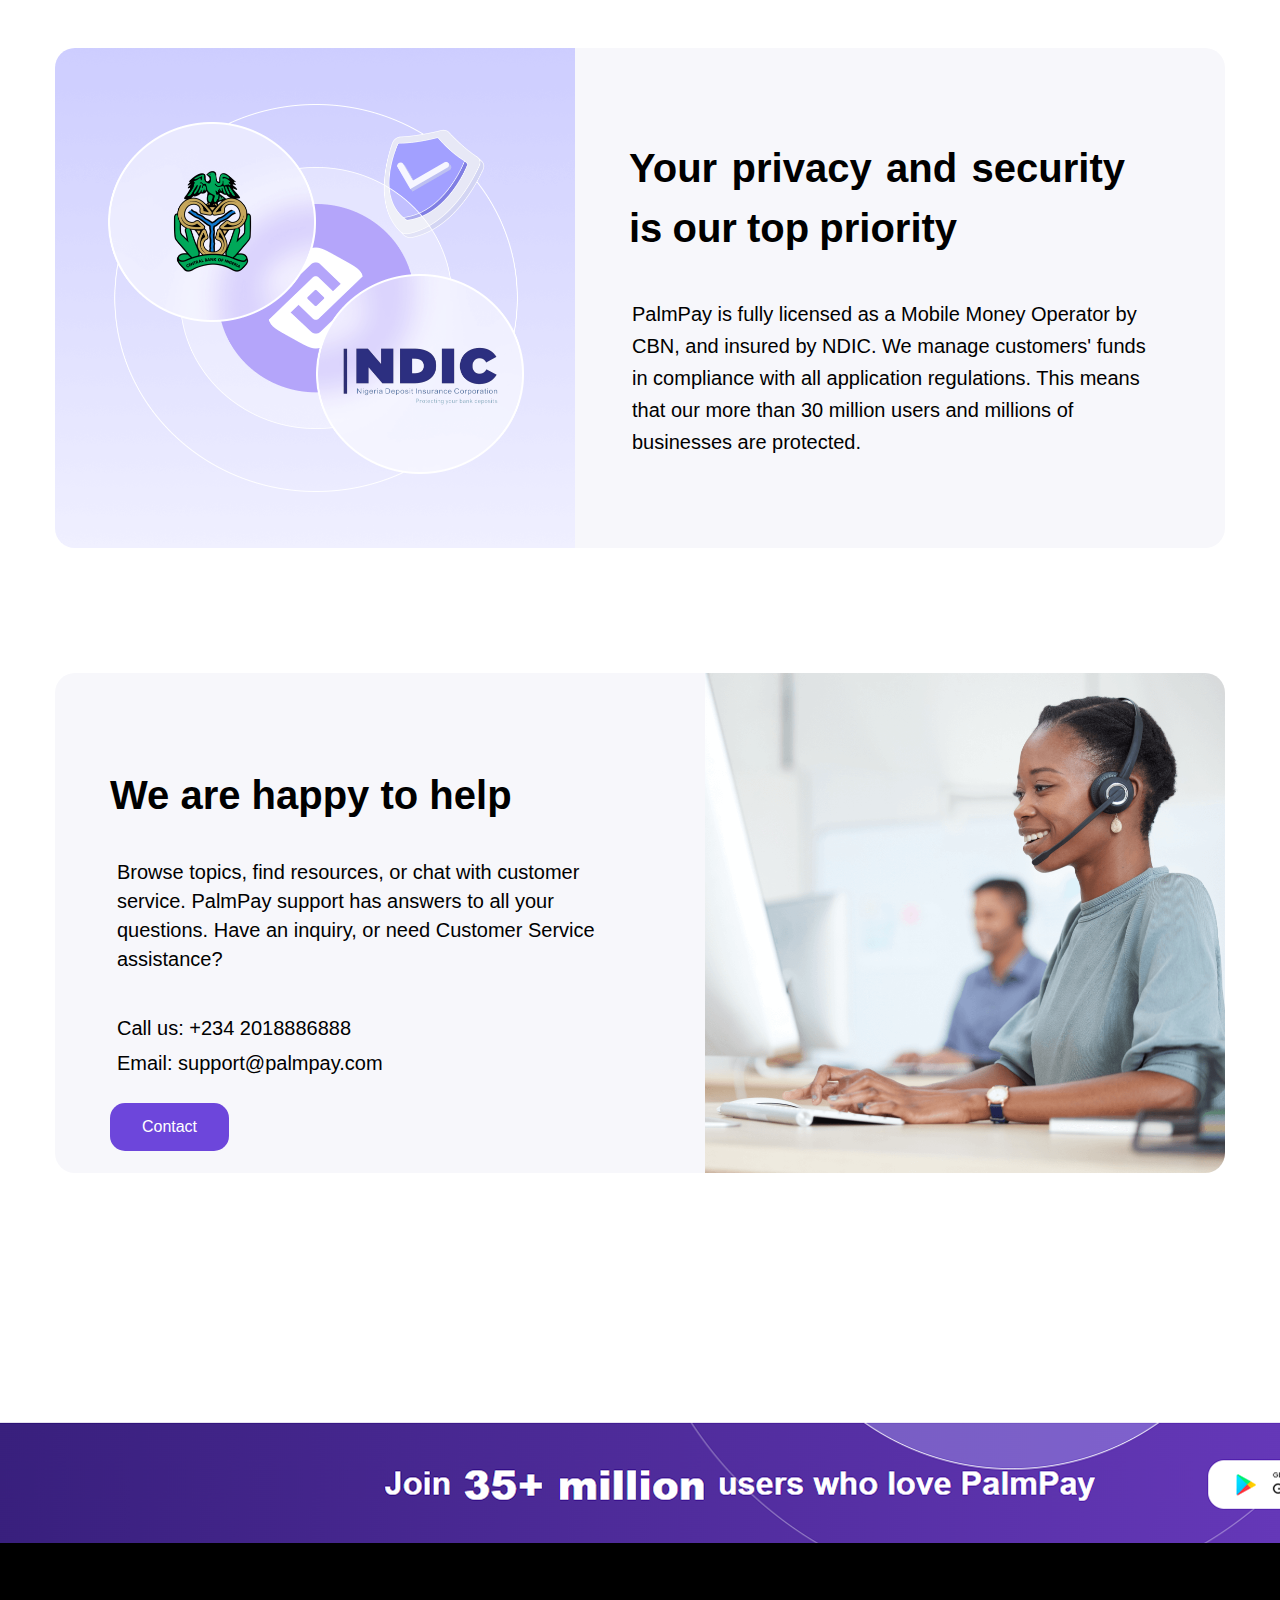
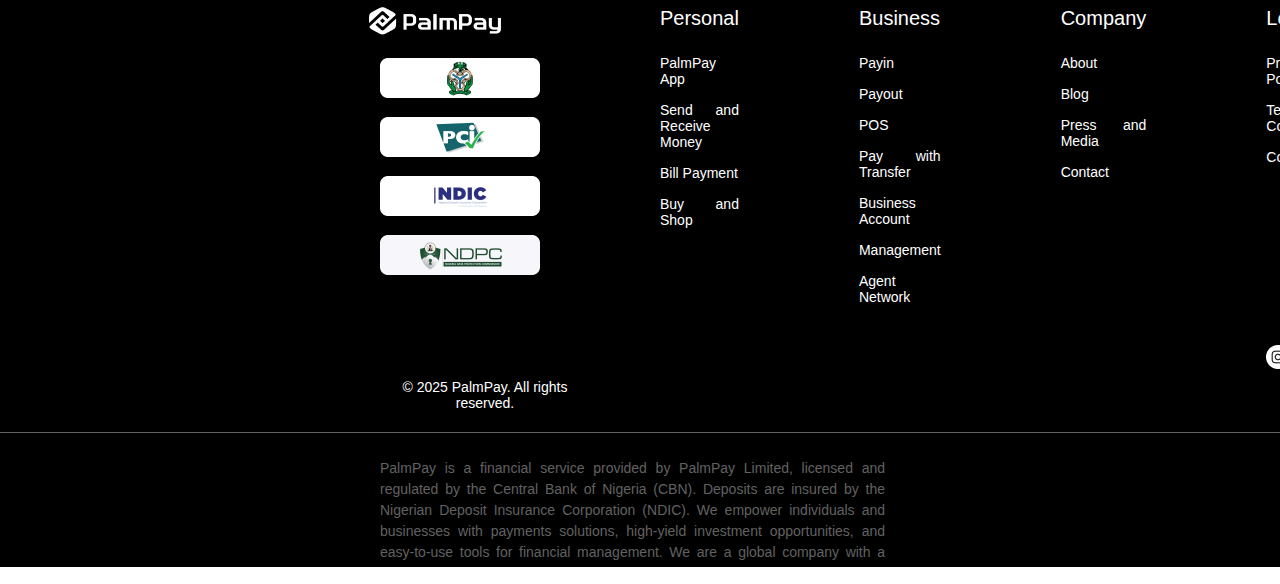
==== commit df0d2130: "Worked on navbar" ====
--- a/index.html
+++ b/index.html
@@ -15,7 +15,7 @@
     <section class="flex-container">
 
         <div class="flex-items">
-            <img src="./img/logo.e481427a.png" alt="" width="132" height="32">
+            <img src="./img/logo.e481427a.png" alt="PalmPay Logo" width="132" height="32">
         </div>
         <ul>
             <li class="nav-links">
@@ -59,26 +59,27 @@
             </select>
 
 
-            <!--  -->
+            <!-- Select Region for small devices and medium devices (max-width: px) -->
             <span>
-                <img src="./img/NG.png" alt="" width="20" class="ng-drop">
+                <img src="./img/NG.png" alt="" width="20" class="ng-drop-sm">
             </span>
             <span>
-                <img src="./img/arrow-up-svgrepo-com.svg" alt="" width="18" class="arrow-up">
+                <img src="./img/arrow-up-svgrepo-com.svg" alt="" width="16" class="arrow-up-sm">
             </span>
 
             <select name="Countries" id="countries-select-sm">
                 <optgroup label="Select Region">
-                    <option value="0">Nigeria</option>
-                    <option value="1">Tanzania</option>
-                    <option value="2">Ghana</option>
+                    <option value="0"></option>
+                    <option value="1">Nigeria</option>
+                    <option value="2">Tanzania</option>
+                    <option value="3">Ghana</option>
                 </optgroup>
             </select>
 
         
 
             <div class="ham">
-                <img src="./img/menu-duo-lg-svgrepo-com.svg" alt="" width="50">
+                <img src="./img/menu-duo-lg-svgrepo-com.svg" alt="" width="32">
             </div>
         </div>
 
--- a/index.css
+++ b/index.css
@@ -33,7 +33,6 @@
     width: 100%;
     height: 70px;
     z-index: 10;
-    border: 4px solid red;
 
 }
 
@@ -44,8 +43,6 @@
     width: 132px;
     height: 32px;
     max-width: 100%;
-    /* margin-right: 160px; */
-    /* border: 3px solid red; */
 }
 
 ul {
@@ -124,10 +121,11 @@
 
 
 #countries-select-sm {
+    display: none;
     appearance: none;
-    font-size: 14px;
     border: none;
-    width: 145px;
+    width: 60px;
+    margin-right: 5px;
     border-radius: 25px;
     height: 35px;
     text-align: left;
@@ -135,10 +133,19 @@
     padding: 4px 0px 4px 40px;
 }
 
-.arrow-up{
-    position: relative;
-    left: 125px;
+
+.ng-drop-sm{
+    display: none;
+    position: relative;
+    left: 48px;
     top: 2px;
+}
+
+.arrow-up-sm{
+    display: none;
+    position: relative;
+    left: 52px;
+    top: px;
 }
 
 
@@ -479,6 +486,10 @@
 
 
 @media screen and (max-width: 850px) {
+    .flex-items {
+        width: 80px;
+    }
+
     ul {
         display: none;
 
@@ -486,9 +497,47 @@
 
     .ham {
         display: block;
+        
     }
 
     .nav-btn {
         display: none;
     }
+
+    .ng-drop{
+        display: none;
+        
+    }
+    
+    .arrow-down{
+        display: none;
+        
+    }
+
+    #countries-select {
+        display: none;
+    }
+
+    #countries-select-sm {
+        display: block;
+        appearance: none;
+        border: none;
+        width: 60px;
+        border-radius: 25px;
+        height: 35px;
+        text-align: left;
+        background-color: #f7f7fb;
+        padding: 4px 0px 4px 40px;
+    }
+    
+    
+    .ng-drop-sm{
+        display: block;
+    
+    }
+    
+    .arrow-up-sm{
+        display: block;
+    
+    }
 }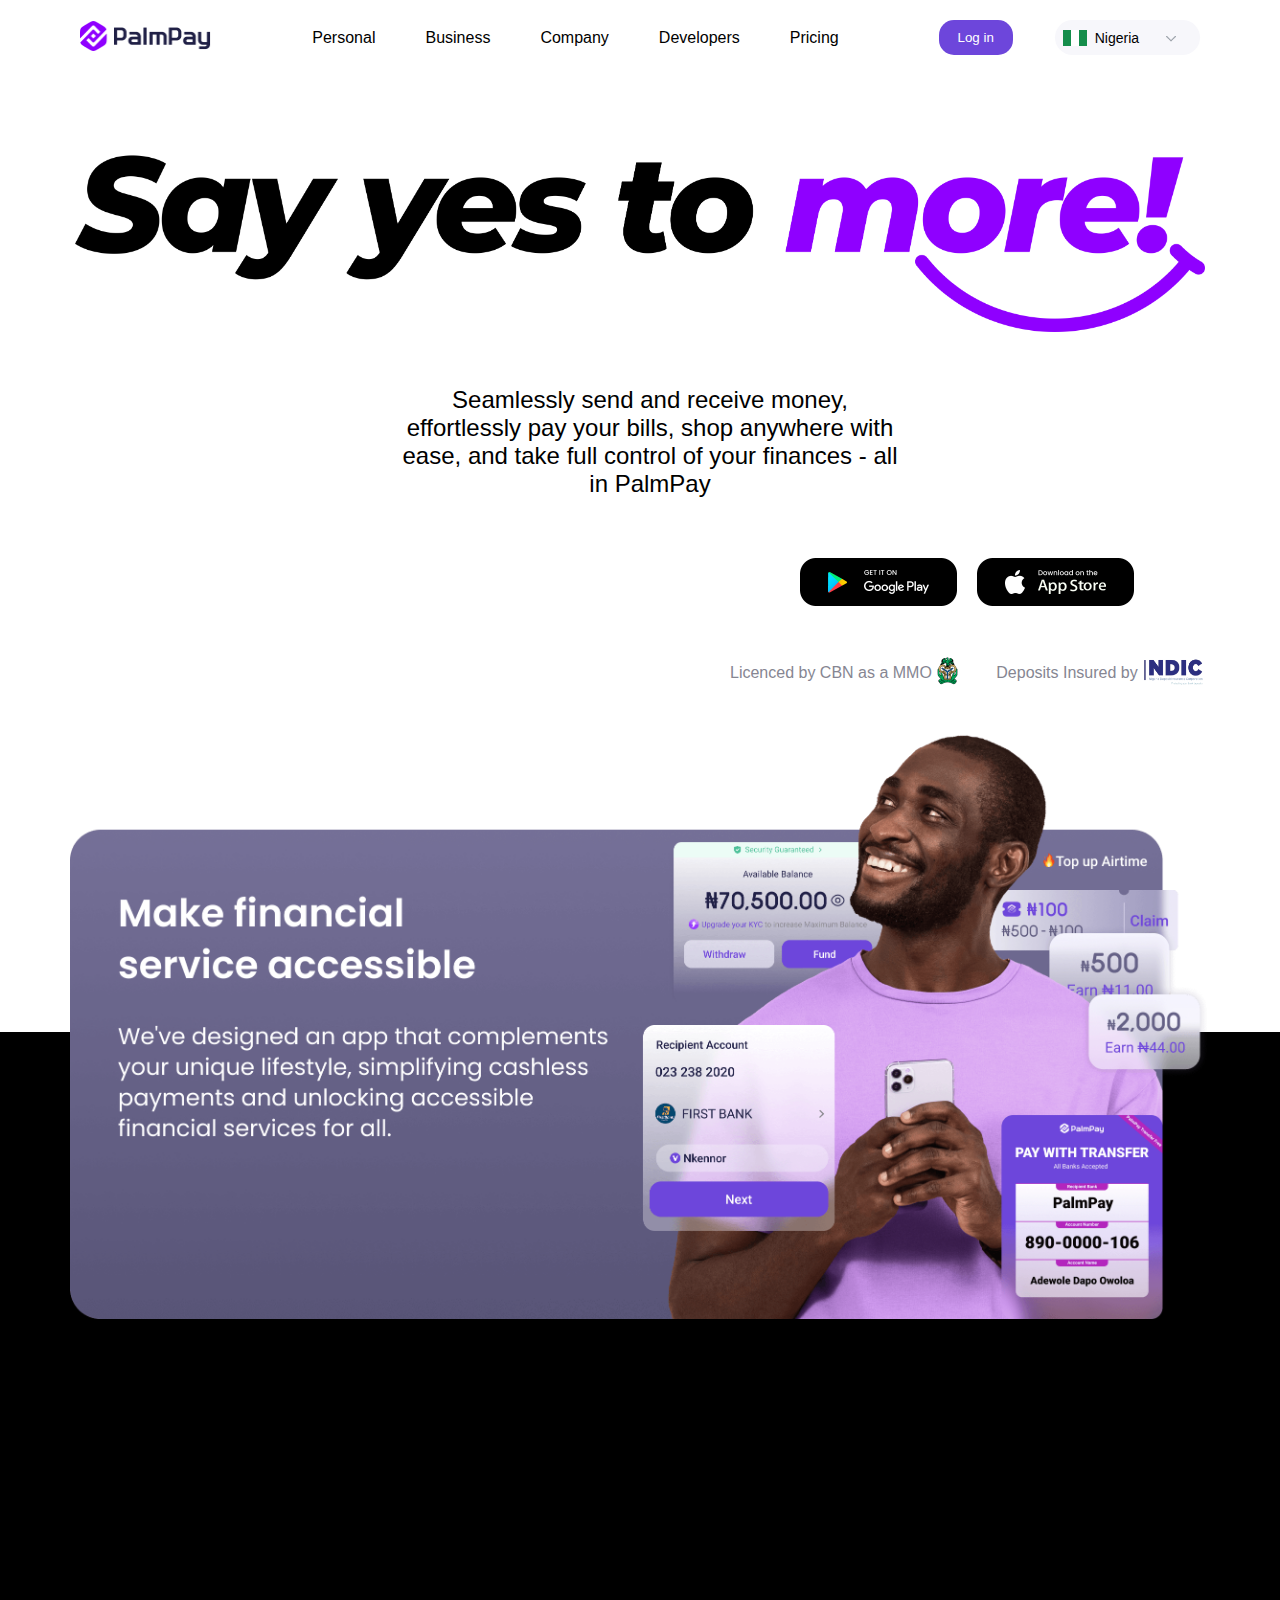
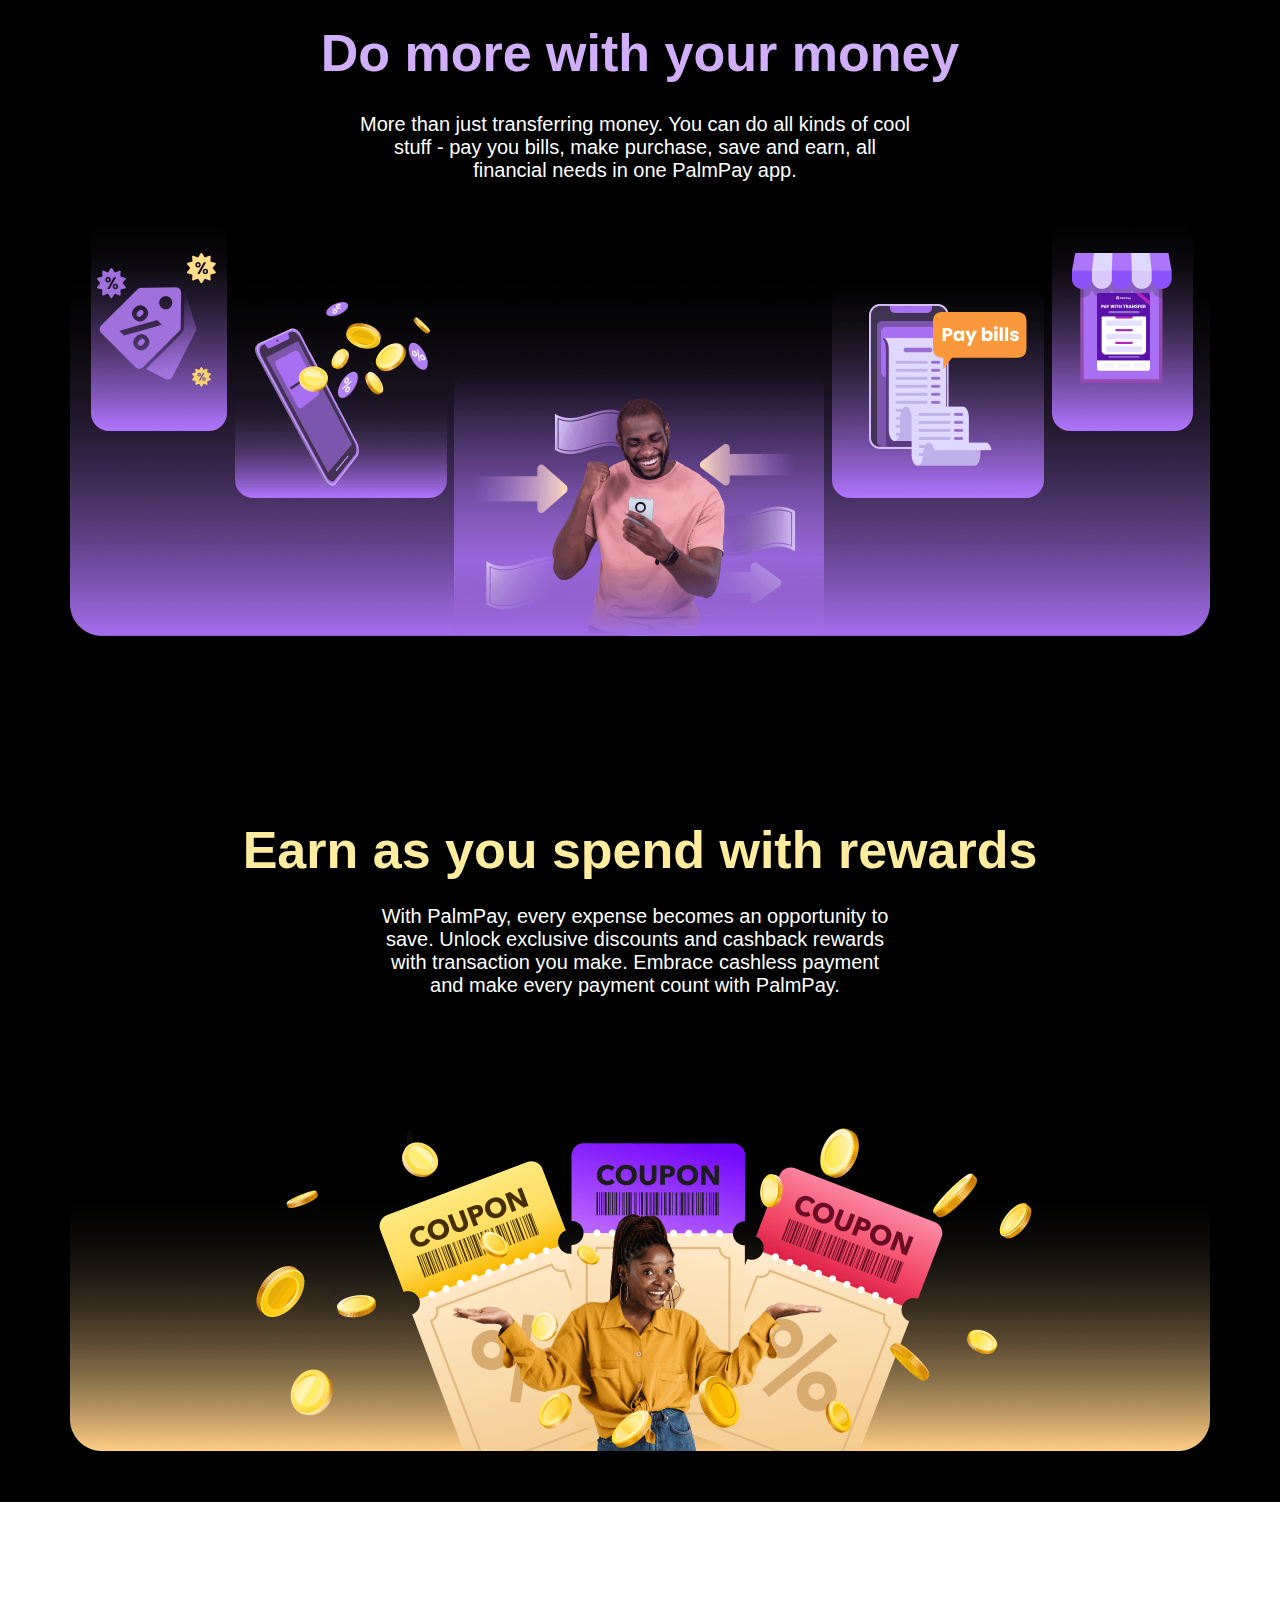
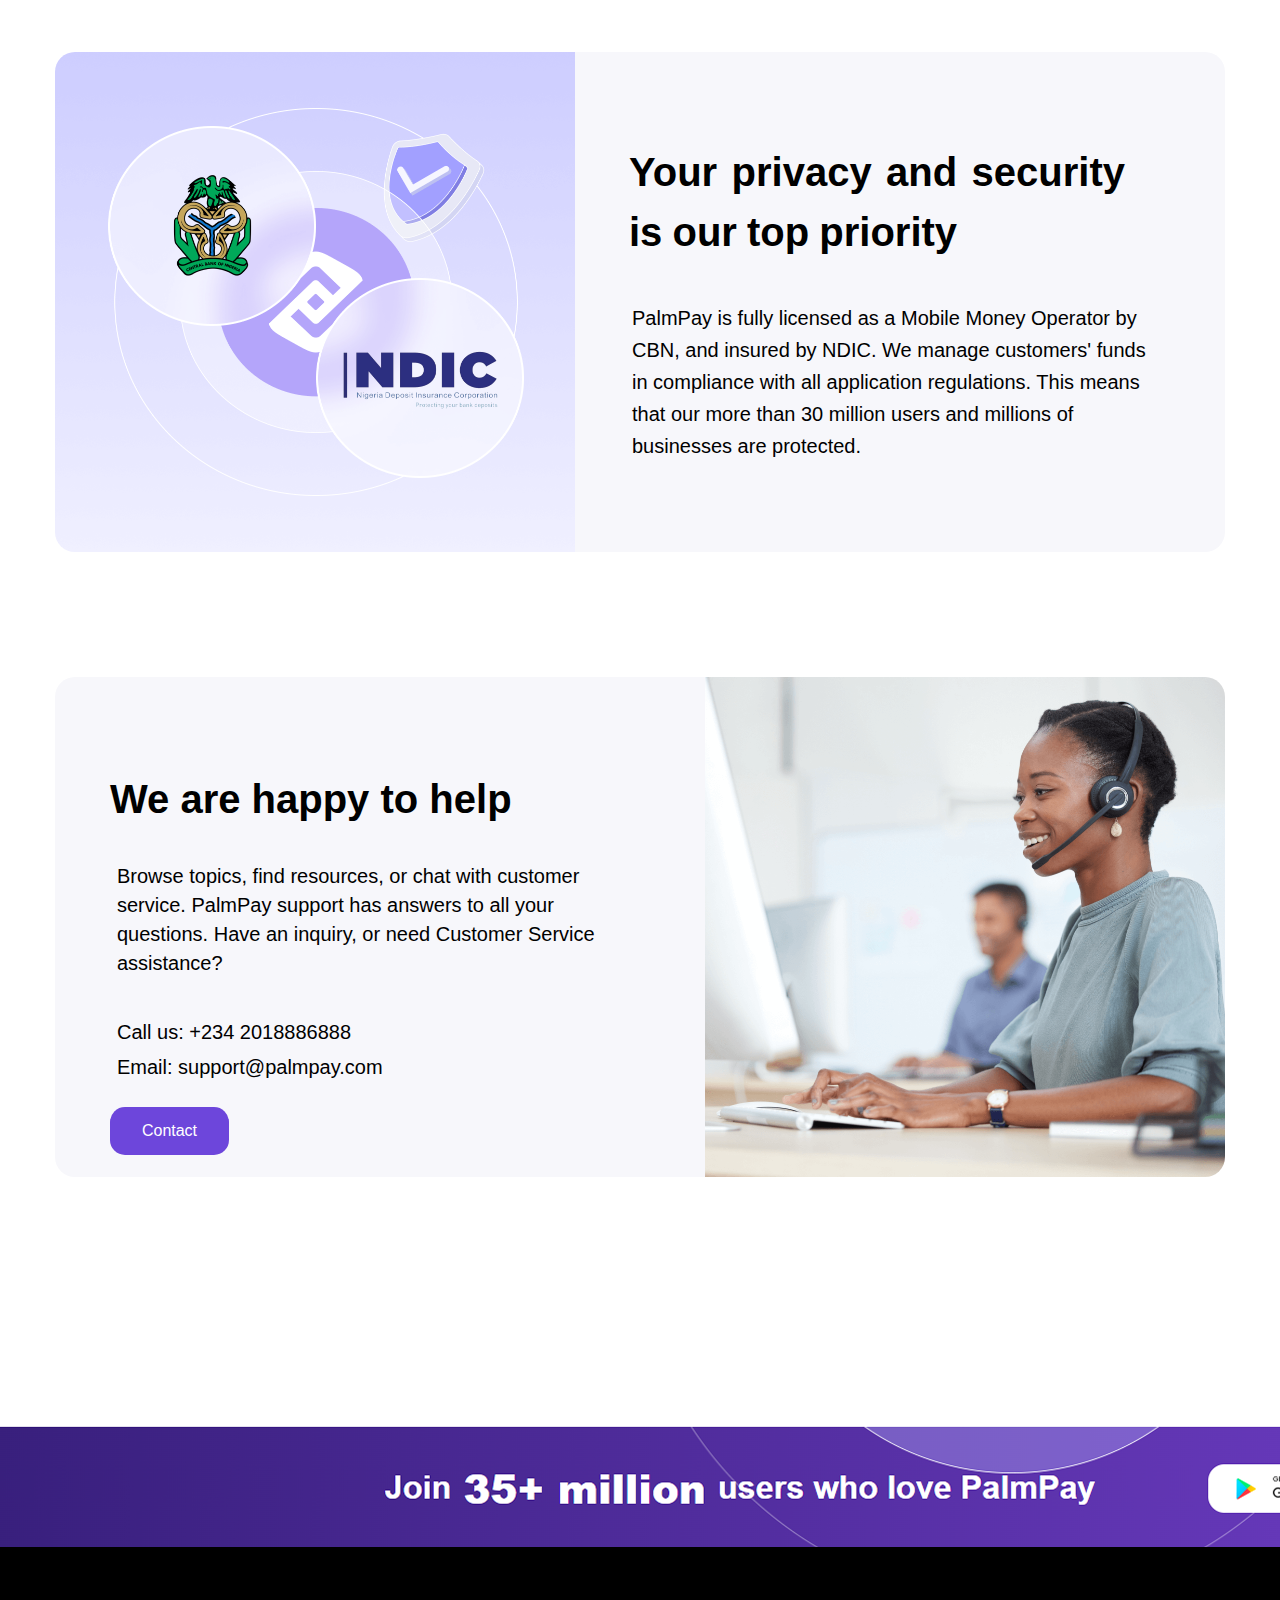
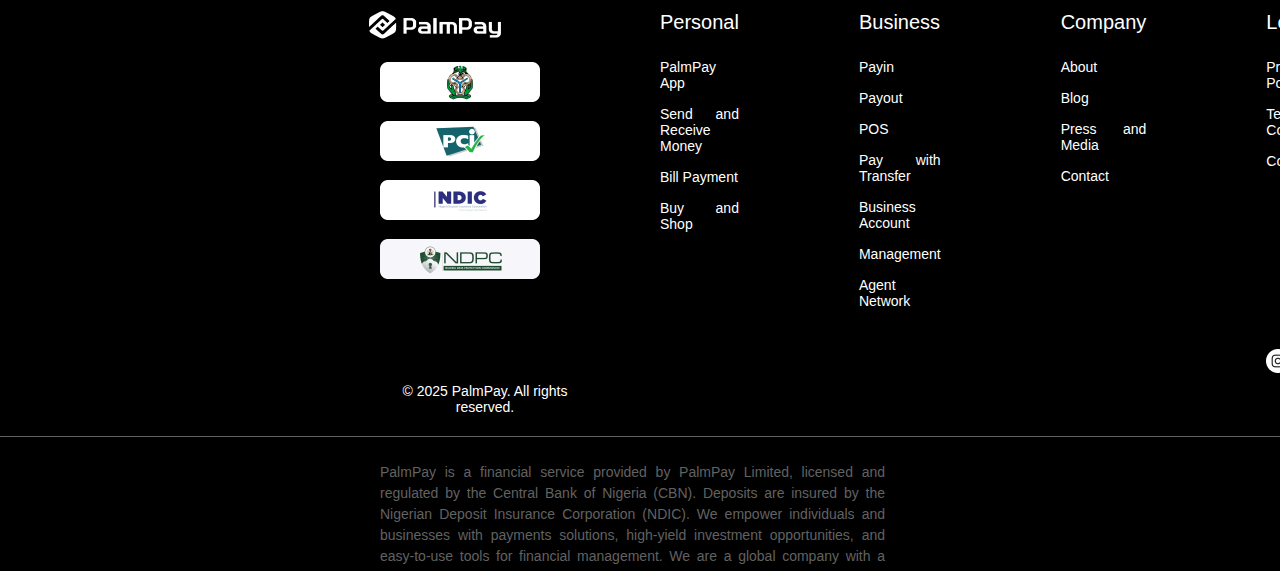
==== commit 1f6c7cba: "I made a lot of progress with the responsiveness" ====
--- a/index.html
+++ b/index.html
@@ -15,7 +15,7 @@
     <section class="flex-container">
 
         <div class="flex-items">
-            <img src="./img/logo.e481427a.png" alt="PalmPay Logo" width="132" height="32">
+            <img src="./img/logo.e481427a.png" alt="PalmPay Logo" class="palm-logo" width="132" height="32">
         </div>
         <ul>
             <li class="nav-links">
@@ -44,7 +44,7 @@
 
 
             <span>
-                <img src="./img/NG.png" alt="" width="20" class="ng-drop">
+                <img src="./img/NG.png" alt="" width="24" class="ng-drop">
             </span>
             <span>
                 <img src="./img/Frame.39a51b59.png" alt="" width="18" class="arrow-down">
@@ -61,7 +61,7 @@
 
             <!-- Select Region for small devices and medium devices (max-width: px) -->
             <span>
-                <img src="./img/NG.png" alt="" width="20" class="ng-drop-sm">
+                <img src="./img/NG.png" alt="" width="24" class="ng-drop-sm">
             </span>
             <span>
                 <img src="./img/arrow-up-svgrepo-com.svg" alt="" width="16" class="arrow-up-sm">
@@ -96,6 +96,7 @@
 
     <section class="hero-section">
         <img src="./img/Slogan.42823a0f.png" alt="">
+        <!-- <img src="./img/resp.png" class="sm-img" alt=""> -->
 
         <p>
             Seamlessly send and receive money, effortlessly pay your bills, shop anywhere with ease, and take full
@@ -106,15 +107,22 @@
 
 
     <div id="get-app">
-        <img src="./img/googlePlayBlack.1a580bf8.png" alt="" id="google">
-
-        <img src="./img/appStoreBlack.d61e6117.png" alt="" id="app">
+        <a href="">
+            <img src="./img/googlePlayBlack.1a580bf8.png" alt="" id="google">
+        </a>
+
+        <a href="">
+            <img src="./img/appStoreBlack.d61e6117.png" alt="" id="app">
+        </a>
     </div>
 
 
     <div class="text">
-        <p>Licenced by CBN as a MMO <img src="./img/centralBankBlack.9c697f56.png" alt="" width="22" height="28"></p>
-        <p>Deposits Insured by <img src="./img/NDICBlack.ff0f2bf9.png" alt="" width="62" height="28"></p>
+        <p>Licenced by CBN as a MMO <img src="./img/centralBankBlack.9c697f56.png" alt="" width="22" height="28">
+        </p>
+        
+        <p>Deposits Insured by <img src="./img/NDICBlack.ff0f2bf9.png" alt="" width="62" height="28">
+        </p>
     </div>
 
 
@@ -122,15 +130,17 @@
 
     <!-- Section for about  -->
     <section id="about">
-        <img src="./img/makeFinancial.16856f8a.png" alt="" class="about-img">
+        <img src="./img/actualSm.png" alt="" class="about-img-sm" style="">
+        <img src="./img/makeFinancial.16856f8a.png" class="about-img"  alt="">
 
 
         <div class="about-content1">
             <h1>Do more with your money</h1>
             <p>More than just transferring money. You can do all kinds of cool stuff - pay you bills, make purchase,
                 save and earn, all financial needs in one PalmPay app.</p>
-
-            <img src="./img/payBills.0efc6845.png" alt="" width="1140" height="454">
+            
+            <img src="./img/content1img.png" alt="" class="content1-img-sm">
+            <img src="./img/payBills.0efc6845.png" alt="" class="content1-img-lg">
         </div>
 
         <div class="about-content2" style="">
@@ -138,8 +148,9 @@
             <p>With PalmPay, every expense becomes an opportunity to save. Unlock exclusive discounts and cashback
                 rewards with transaction you make. Embrace cashless payment and make every payment count with PalmPay.
             </p>
-
-            <img src="./img/coupons.b7c11783.png" alt="" width="1140" height="454">
+            
+            <img src="./img/content2img.png" alt="" class="content2-img-sm">
+            <img src="./img/coupons.b7c11783.png" alt="" class="content2-img-lg">
         </div>
 
     </section>
--- a/index.css
+++ b/index.css
@@ -39,7 +39,7 @@
 
 
 
-.flex-items {
+.palm-logo {
     width: 132px;
     height: 32px;
     max-width: 100%;
@@ -48,10 +48,8 @@
 ul {
     display: flex;
     gap: 50px;
-    /* margin-right: 50px; */
     font-size: 16px;
     list-style: none;
-    /* border: 3px solid red; */
 
 }
 
@@ -107,17 +105,7 @@
 
 
 
-#countries-select {
-    appearance: none;
-    font-size: 14px;
-    border: none;
-    width: 145px;
-    border-radius: 25px;
-    height: 35px;
-    text-align: left;
-    background-color: #f7f7fb;
-    padding: 4px 0px 4px 40px;
-}
+
 
 
 #countries-select-sm {
@@ -165,9 +153,14 @@
 
 .hero-section img {
     margin-top: 100px;
-    /* margin-left:  100px; */
     width: 1130px;
     height: 192px;
+    /* max-width: 100%; */
+
+}
+
+.sm-img{
+    display: none;
 }
 
 .hero-section p {
@@ -230,6 +223,13 @@
     width: 100%;
 }
 
+
+.about-img-sm{
+    display: none;
+}
+
+
+
 .about-img {
     position: relative;
     bottom: 300px;
@@ -256,6 +256,19 @@
 
     padding: 0px 370px 0px 360px;
 }
+
+.content1-img-sm{
+    display: none;
+}
+
+
+.content1-img-lg{
+    width: 1140px;
+    height: 454px;
+}
+
+
+
 
 
 
@@ -272,6 +285,16 @@
     align-items: center; */
     color: white;
     padding: 0px 390px 0px 380px;
+}
+
+.content2-img-sm{
+    display: none;
+
+}
+
+.content2-img-lg{
+    width: 1140px;
+    height: 454px;
 }
 
 
@@ -486,8 +509,15 @@
 
 
 @media screen and (max-width: 850px) {
-    .flex-items {
-        width: 80px;
+    
+
+    .flex-container{
+        gap: 120px;
+    }
+
+    .palm-logo{
+        width: 110px;
+        height: 27px;
     }
 
     ul {
@@ -495,10 +525,7 @@
 
     }
 
-    .ham {
-        display: block;
-        
-    }
+    
 
     .nav-btn {
         display: none;
@@ -522,22 +549,172 @@
         display: block;
         appearance: none;
         border: none;
-        width: 60px;
+        width: 55px;
         border-radius: 25px;
         height: 35px;
-        text-align: left;
         background-color: #f7f7fb;
-        padding: 4px 0px 4px 40px;
+        
     }
     
     
     .ng-drop-sm{
+        position: relative;
         display: block;
+        top: 0;
+        left: 50px;
     
     }
     
     .arrow-up-sm{
+        position: relative;
+
         display: block;
     
     }
+    .ham {
+        display: block;
+        /* margin-left: 25px; */
+        
+    }
+
+
+    .hero-section img {
+        margin-top: 70px;
+        width: 360px;
+        height: 70px;
+    }
+    
+    .hero-section p {
+        margin-top: 40px;
+        text-align: center;
+        align-items: center;
+        font-size: 14px;
+        padding: 0px 8px 0px 13px;
+    }
+
+
+    #get-app {
+        display: flex;
+        justify-content: center;
+        margin-left: 0px;
+        margin-top: 30px;
+        align-items: center;
+        gap: 14px;
+    }
+    
+    #google {
+        width: 100px;
+        height: 30px;
+    }
+    
+    #app {
+        width: 100px;
+        height: 30px;
+    }
+    
+    .text {
+        font-size: 11px;
+        margin-left: 25px;
+        margin-top: 15px;
+        display: flex;
+        gap: 10px;
+        text-align: center;
+        align-items: center;
+        color: #868692;
+    }
+
+    .text p{
+        height: 25px;
+    }
+
+
+
+
+    #about {
+        text-align: center;
+        align-items: center;
+        position: relative;
+        margin-top: 275px;
+        background-color: black;
+        background-size: cover;
+        height: 203vh;
+        width: 100%;
+    }
+    
+    
+    .about-img {
+        display: none;
+        
+        /* height: 100vh; */
+    }
+    .about-img-sm{
+        display: block;
+        max-width: 100%;
+        position: relative;
+        bottom: 200px;
+        margin-left: 5px;
+        /* border: 3px solid red; */
+        
+    }
+
+    .about-content1 h1 {
+        text-align: center;
+        position: relative;
+        bottom: 130px;
+        font-size: 24px;
+        color: #d0aefa;
+    }
+    
+    
+    .about-content1 p {
+        position: relative;
+        bottom: 140px;
+        font-size: 14px;
+        padding: 0px 21px 0px 13px;
+    }
+
+    
+    .content1-img-lg{
+        display: none;
+    }
+
+    .content1-img-sm{
+        display: block;
+        max-width: 100%;
+        position: relative;
+        right: 1px;
+        bottom: 180px;
+
+    }
+    
+
+
+    .about-content2 h2 {
+        text-align: center;
+        position: relative;
+        bottom: 230px;
+        font-size: 24px;
+        padding: 0px 25px 0px 5px;
+        color: #ffec9f !important;
+        /* border: 4px solid red; */
+    }
+    
+    .about-content2 p {
+        position: relative;
+        bottom: 235px;
+        font-size: 14px;
+        padding: 0px 21px 0px 13px;
+    }
+    .content2-img-sm{
+        display: block;
+        max-width: 100%;
+        position: relative;
+        bottom: 245px;
+
+    }
+
+    .content2-img-lg{
+        display: none;
+    }
+    
 }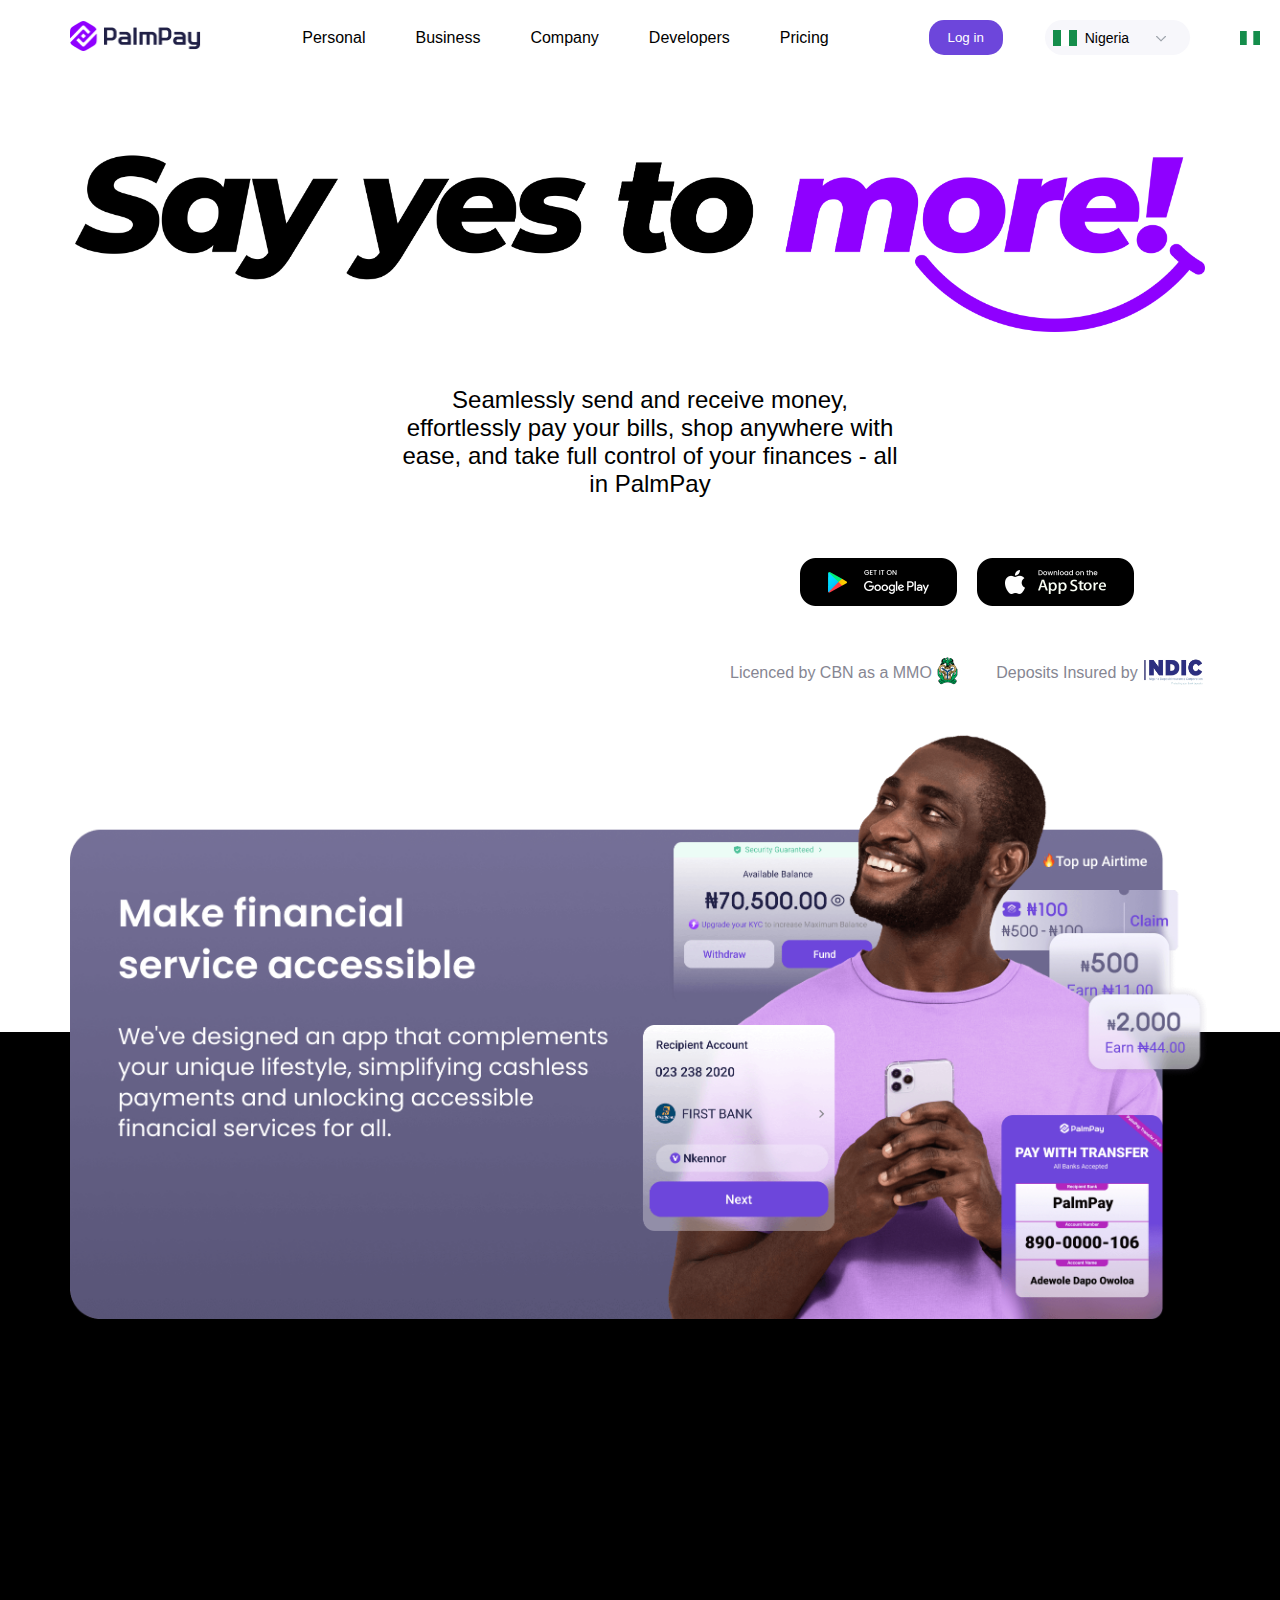
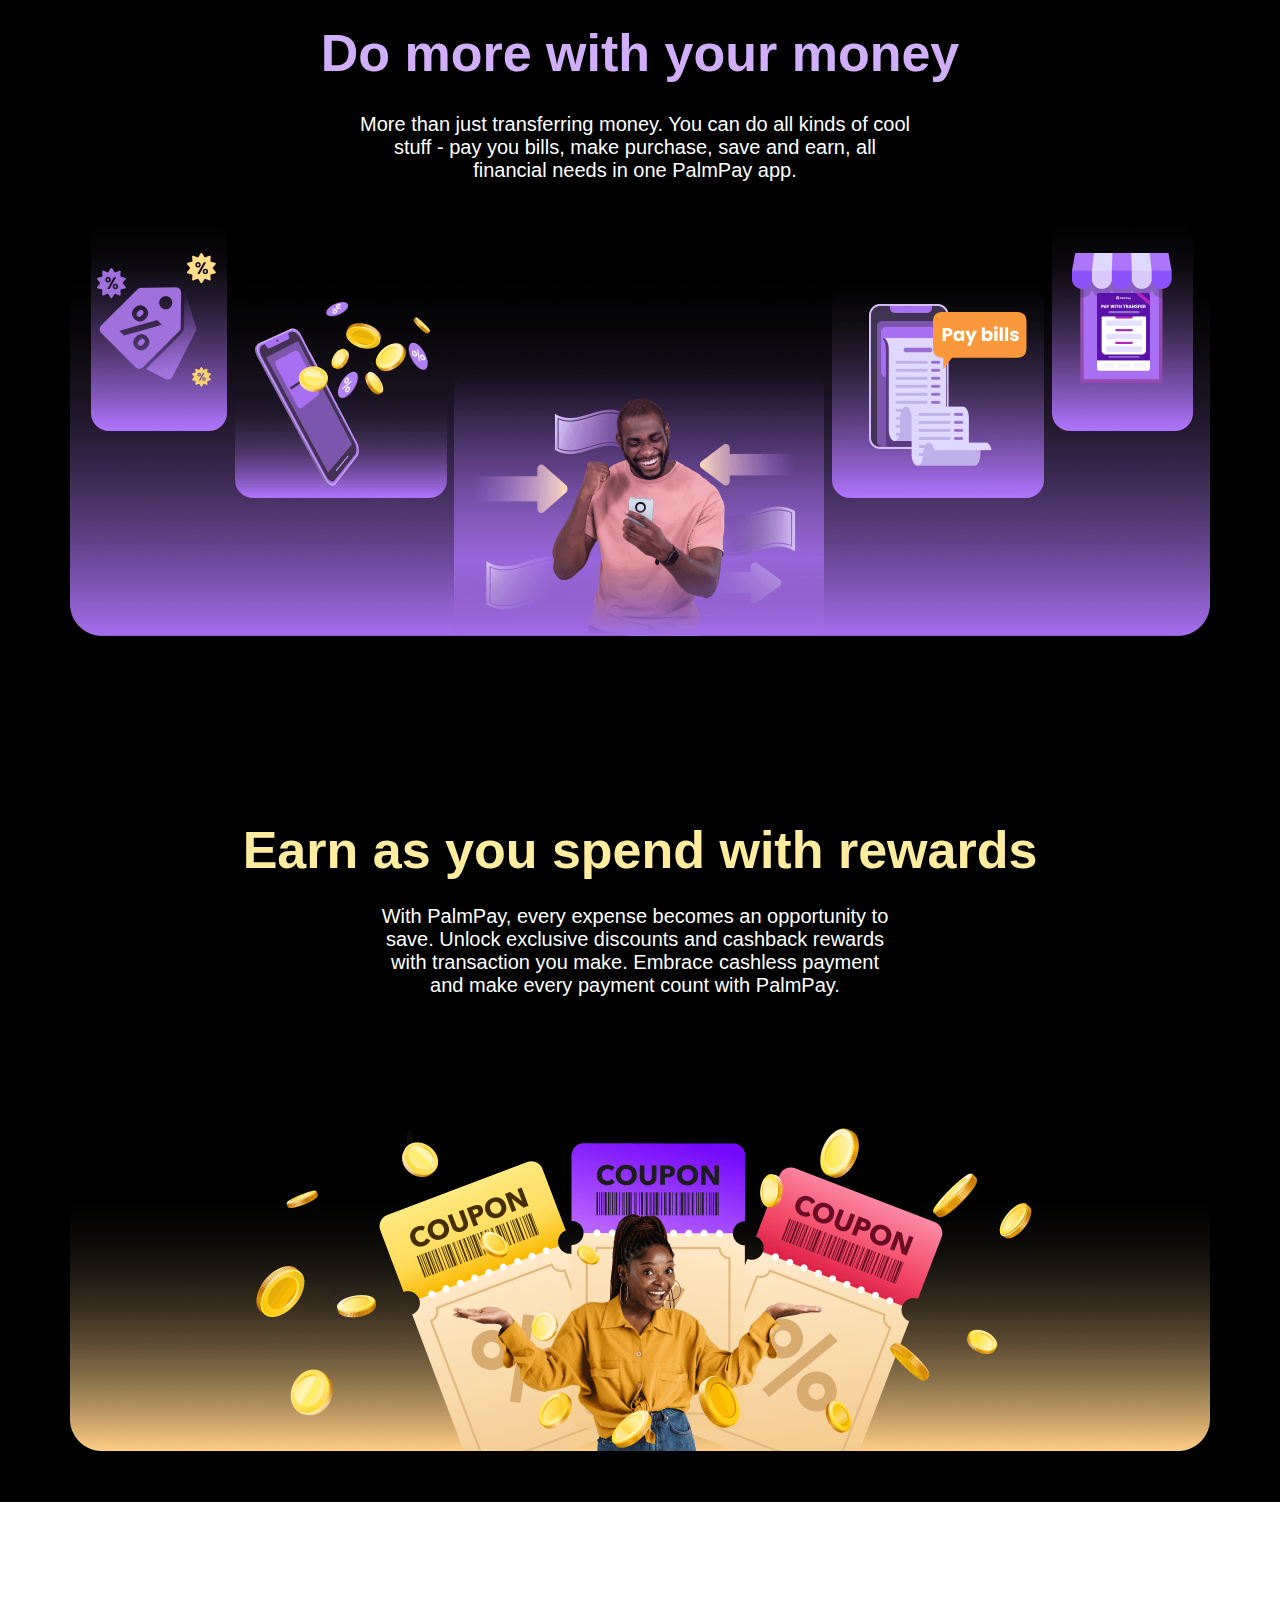
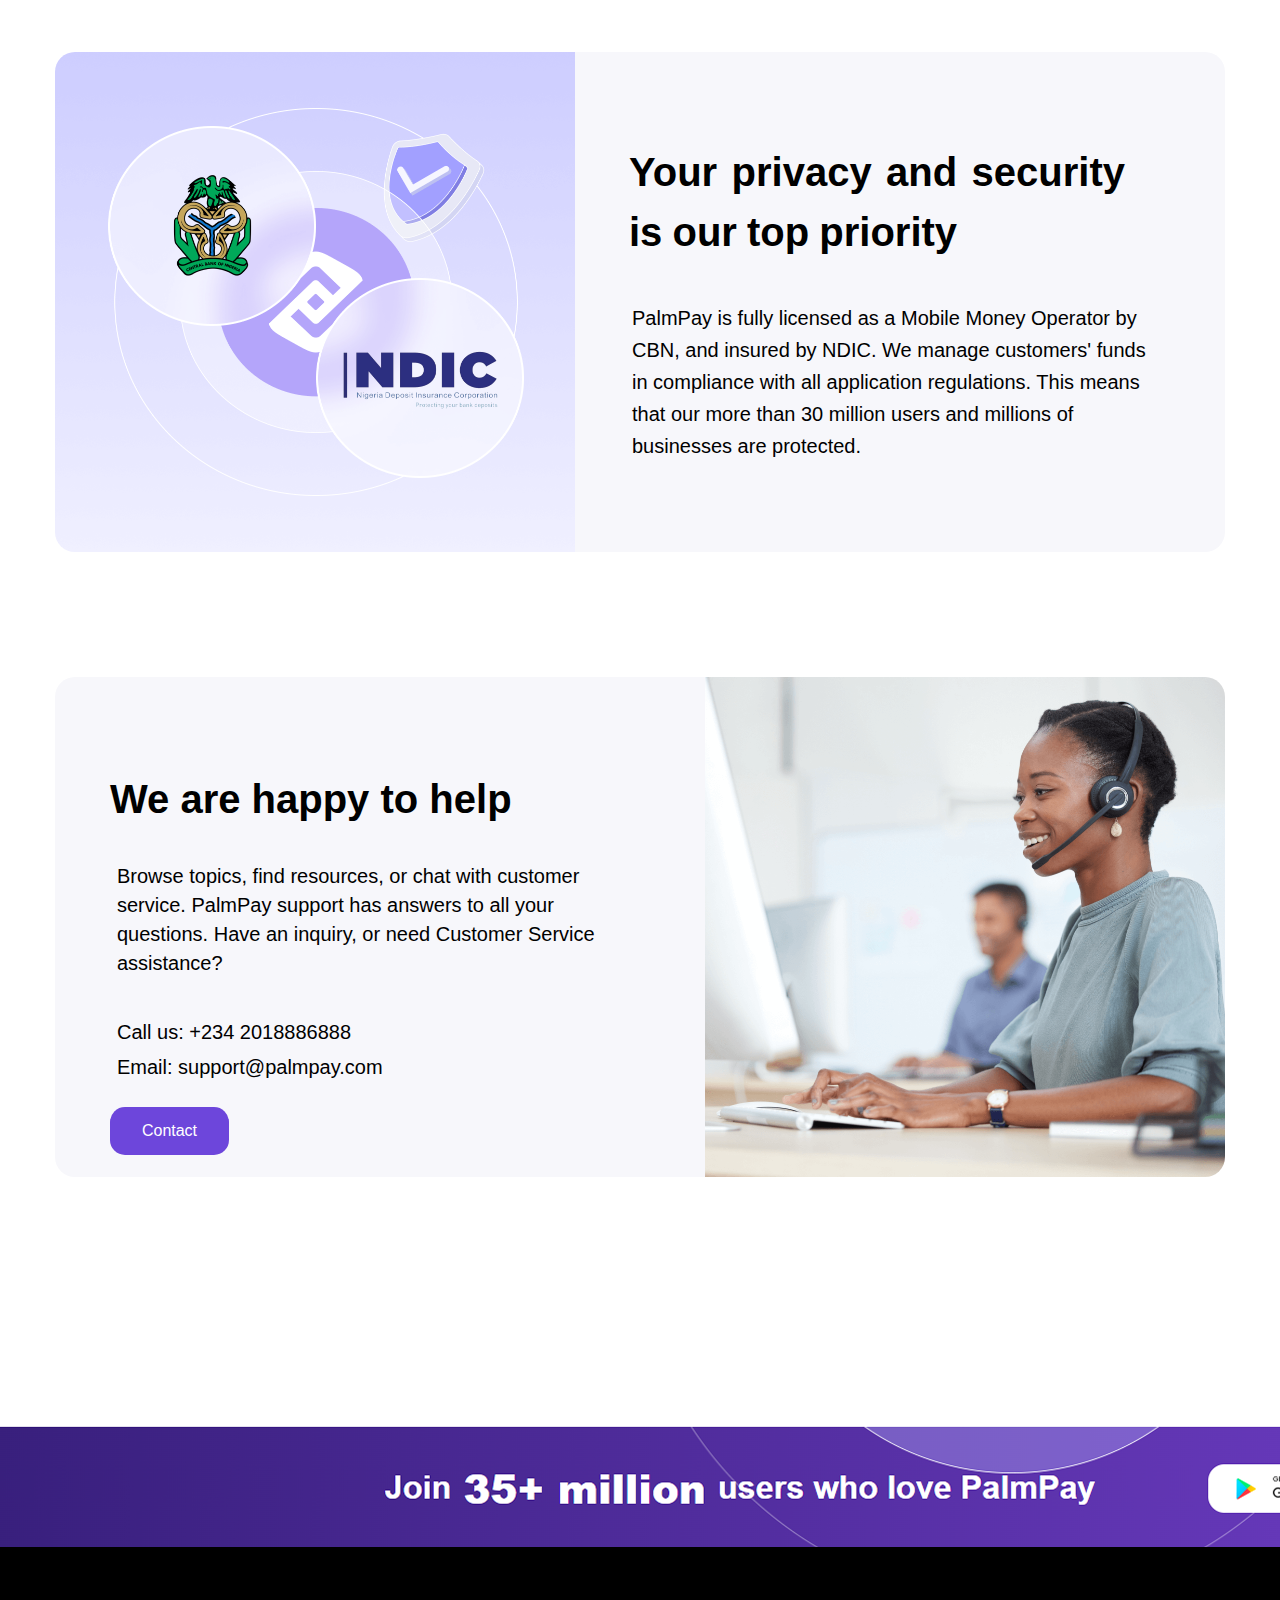
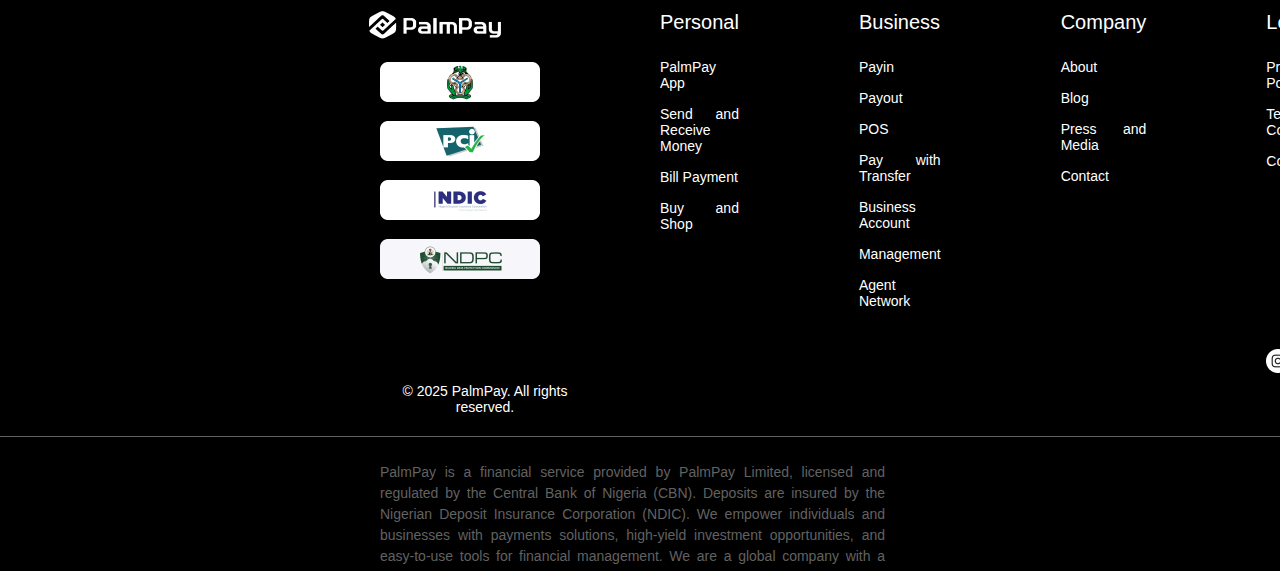
==== commit be7dd999: "Merge branch 'master' of https://github.com/Damilare-coder/PALMPAY" ====
--- a/index.html
+++ b/index.html
@@ -15,7 +15,7 @@
     <section class="flex-container">
 
         <div class="flex-items">
-            <img src="./img/logo.e481427a.png" alt="PalmPay Logo" class="palm-logo" width="132" height="32">
+            <img src="./img/logo.e481427a.png" alt="" width="132" height="32">
         </div>
         <ul>
             <li class="nav-links">
@@ -61,7 +61,7 @@
 
             <!-- Select Region for small devices and medium devices (max-width: px) -->
             <span>
-                <img src="./img/NG.png" alt="" width="24" class="ng-drop-sm">
+                <img src="./img/NG.png" alt="" width="20" class="ng-drop">
             </span>
             <span>
                 <img src="./img/arrow-up-svgrepo-com.svg" alt="" width="16" class="arrow-up-sm">
--- a/index.css
+++ b/index.css
@@ -509,17 +509,6 @@
 
 
 @media screen and (max-width: 850px) {
-    
-
-    .flex-container{
-        gap: 120px;
-    }
-
-    .palm-logo{
-        width: 110px;
-        height: 27px;
-    }
-
     ul {
         display: none;
 
@@ -573,8 +562,6 @@
     }
     .ham {
         display: block;
-        /* margin-left: 25px; */
-        
     }
 
 
@@ -716,5 +703,4 @@
     .content2-img-lg{
         display: none;
     }
-    
 }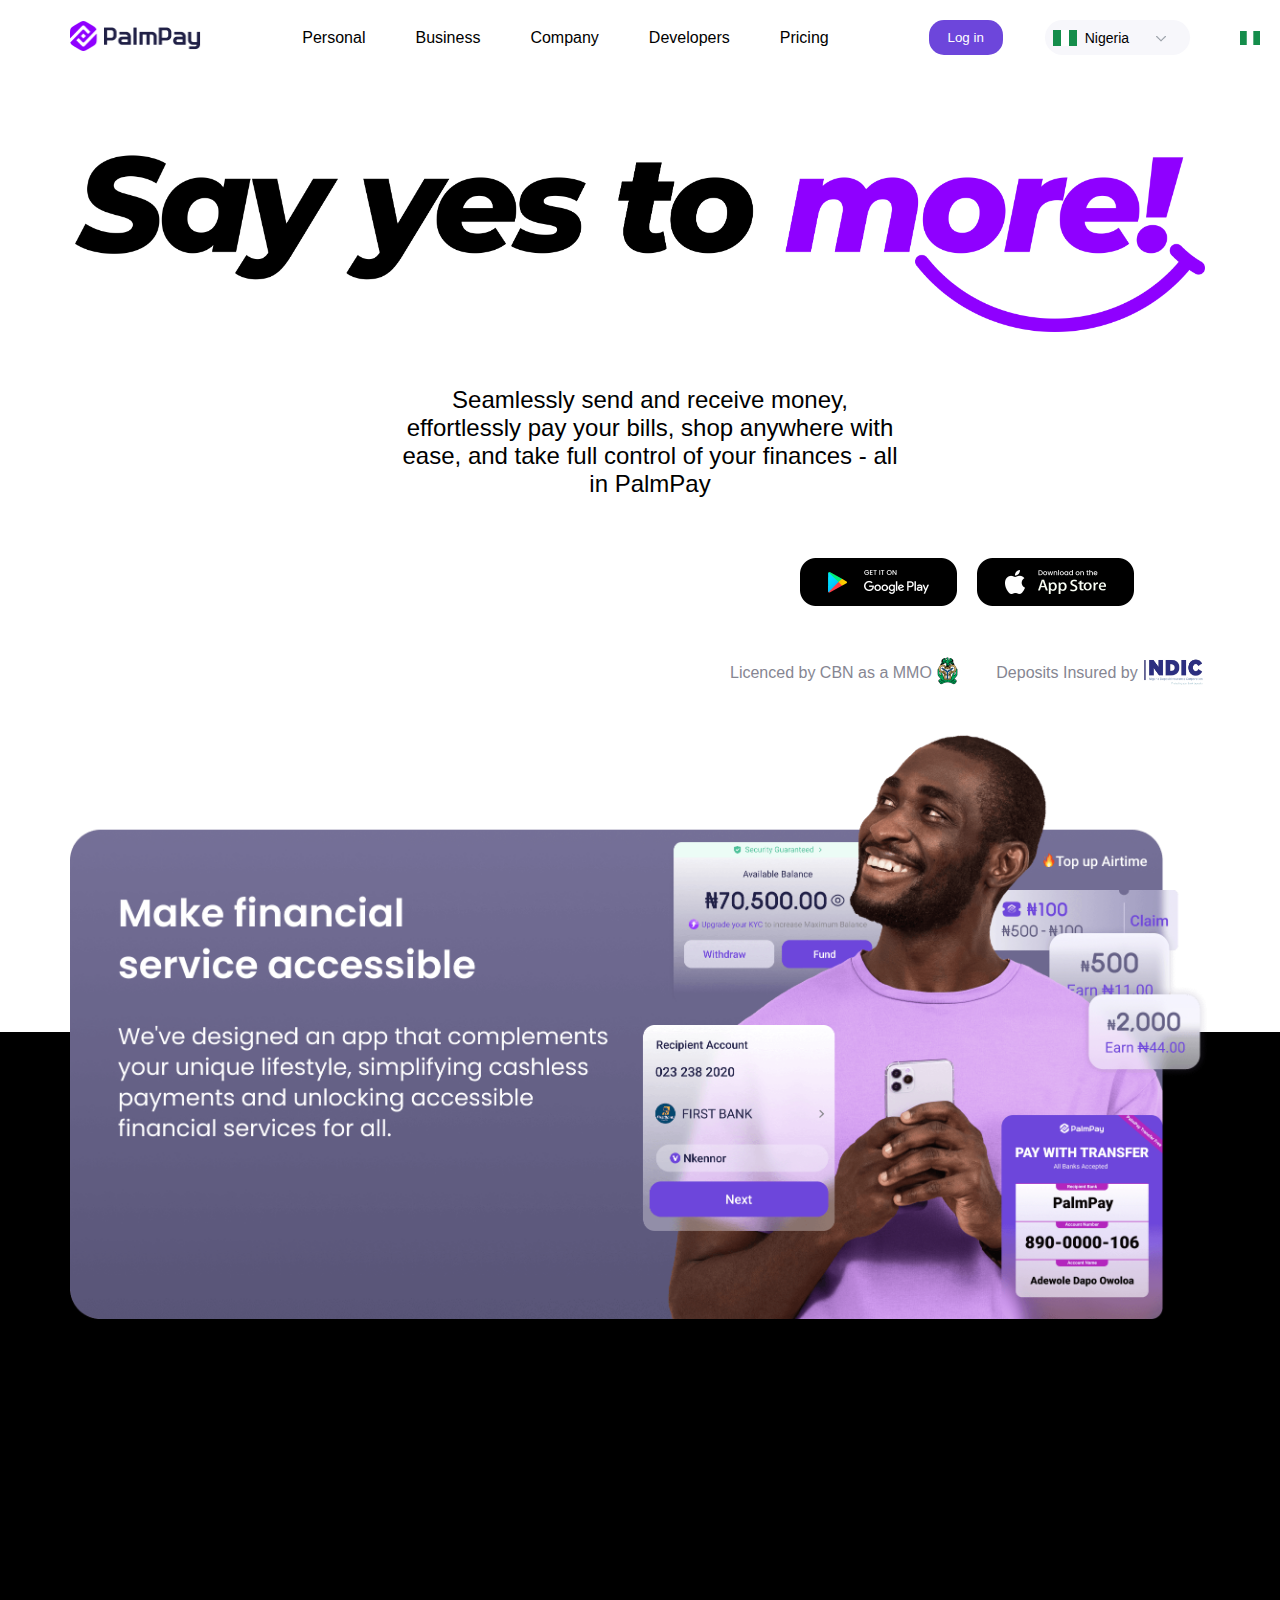
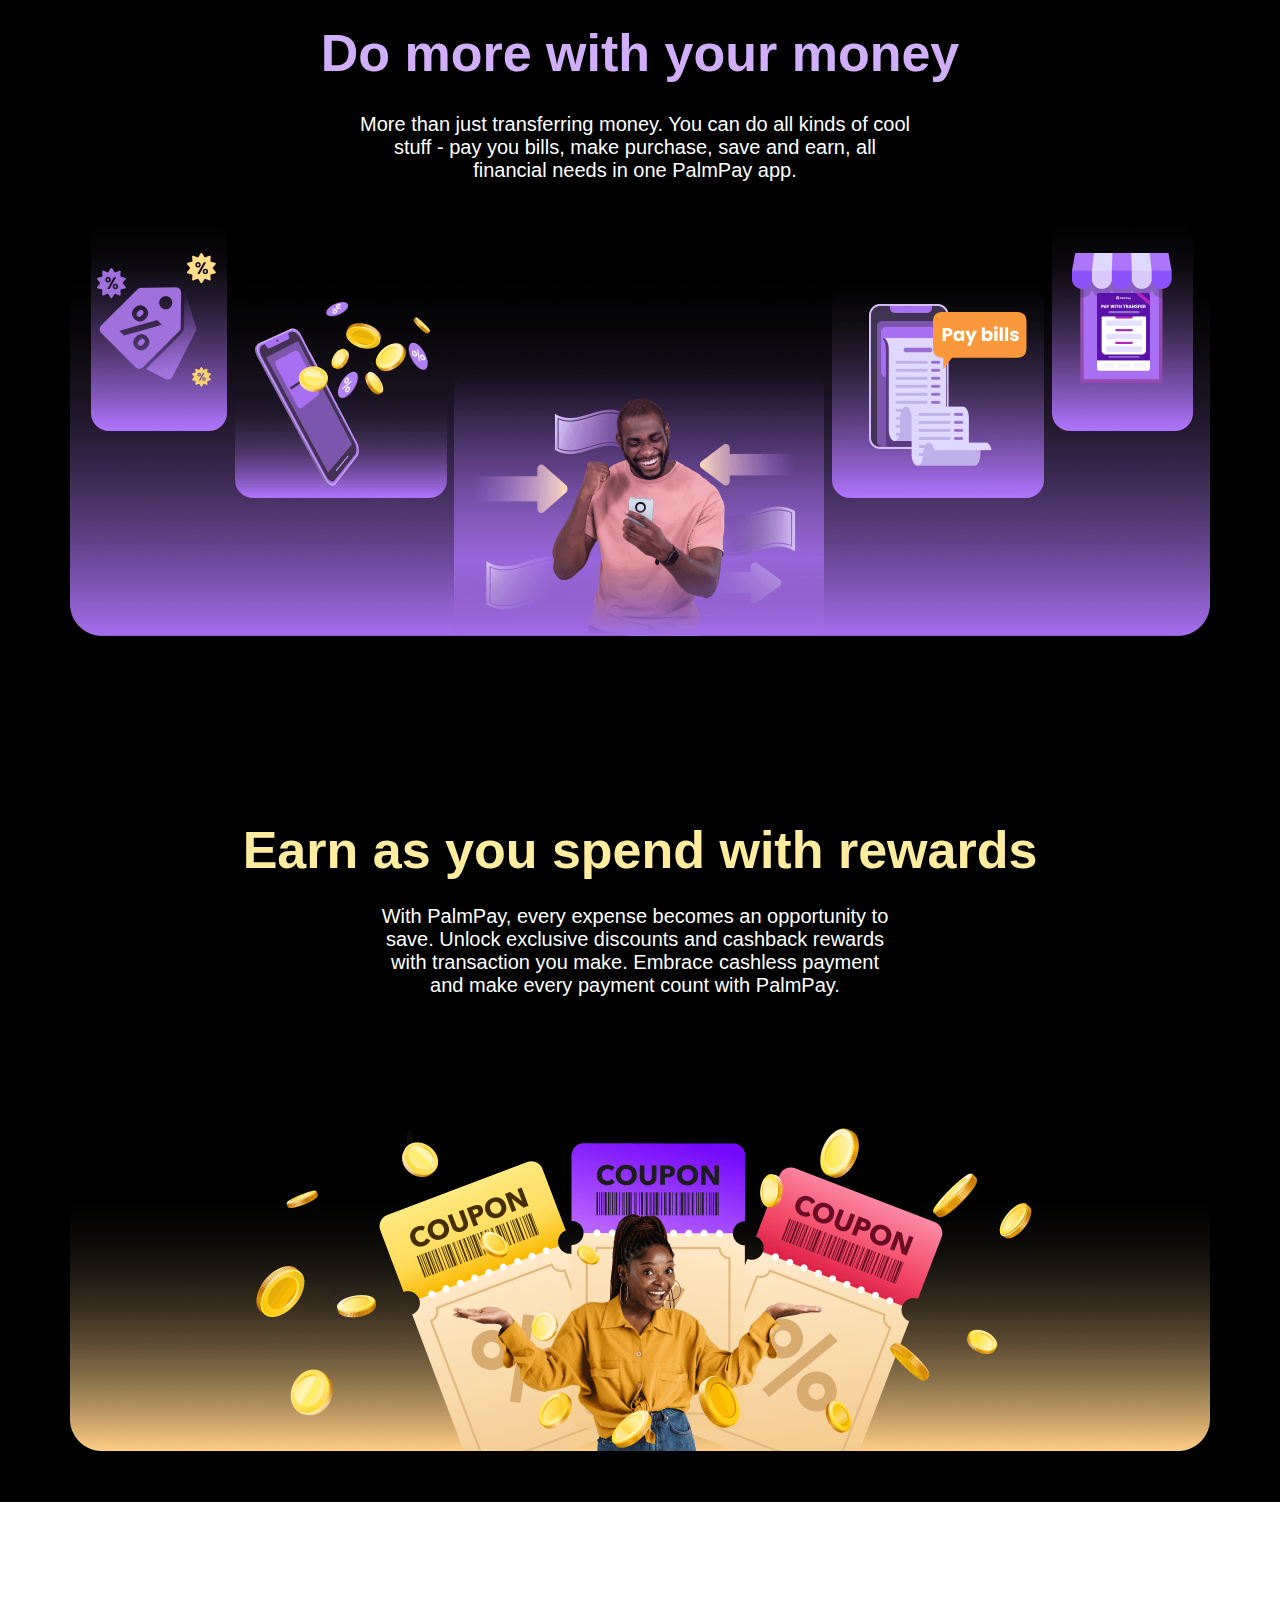
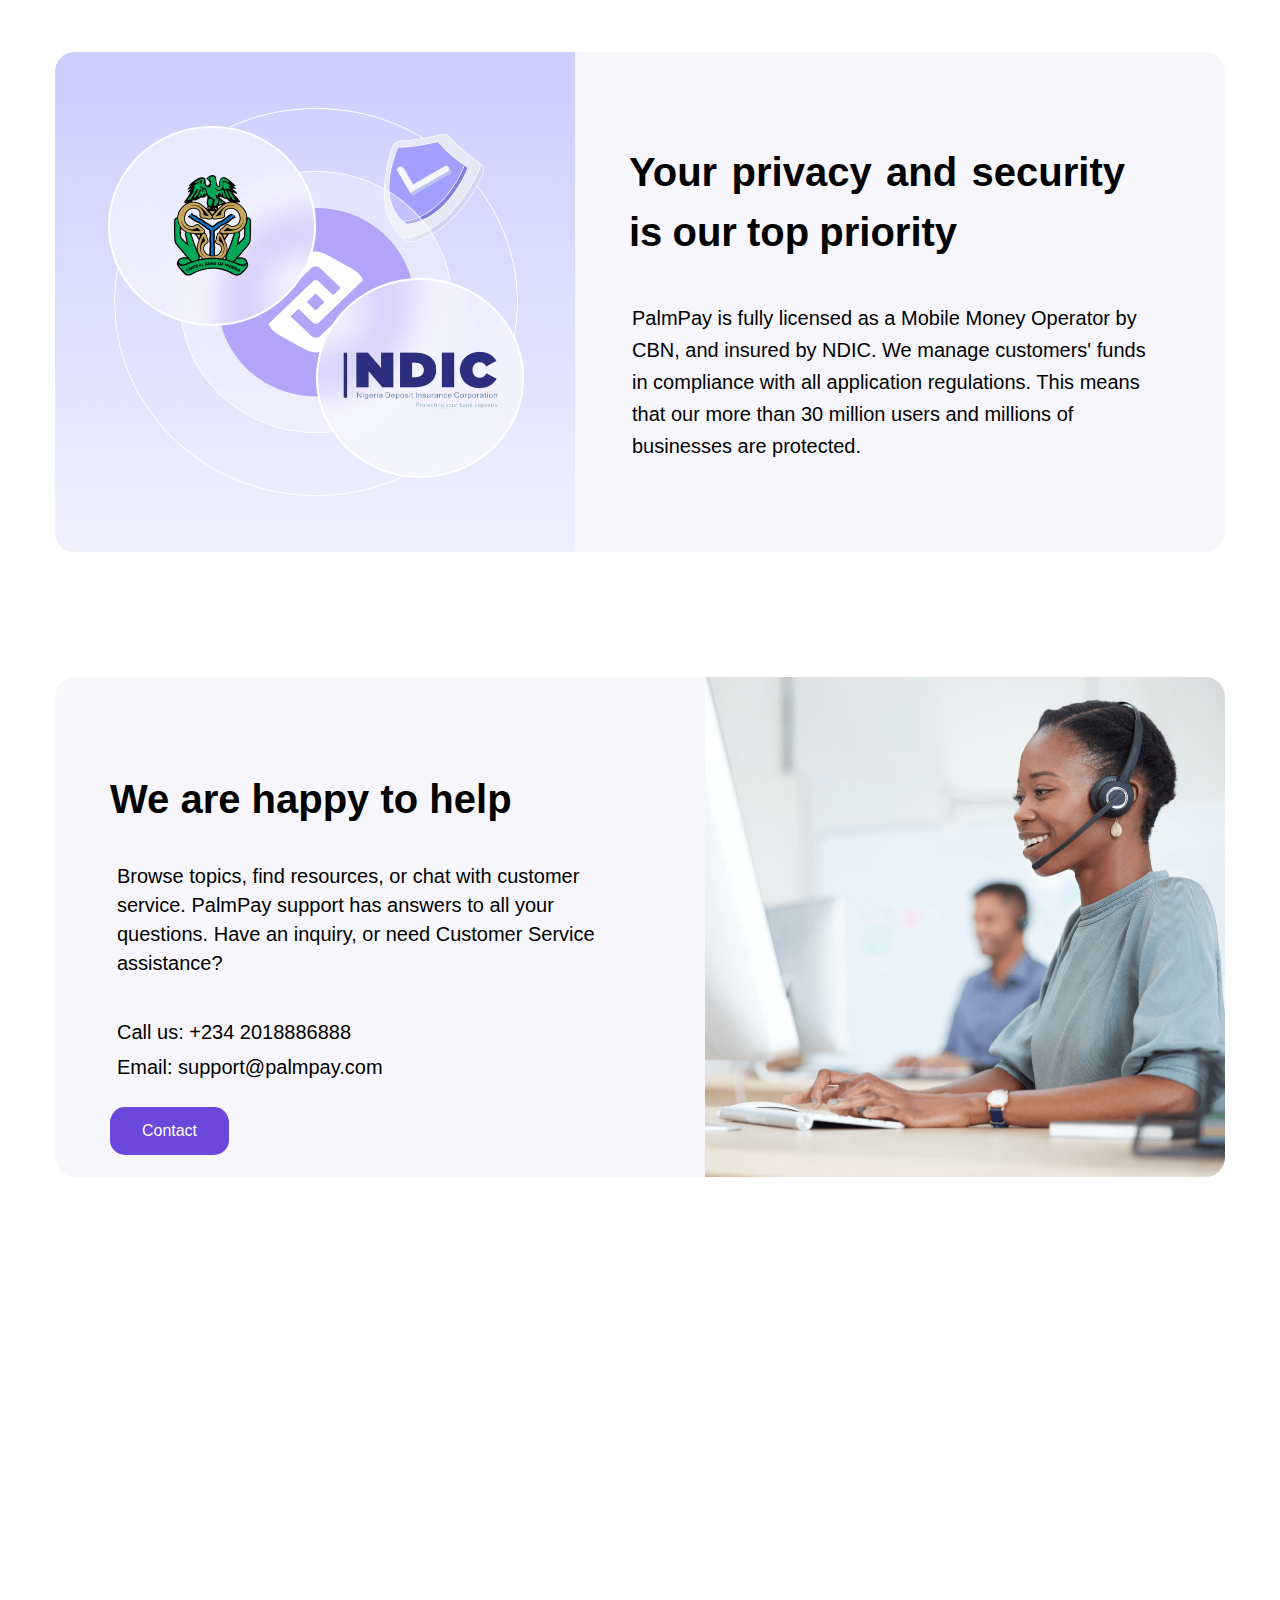
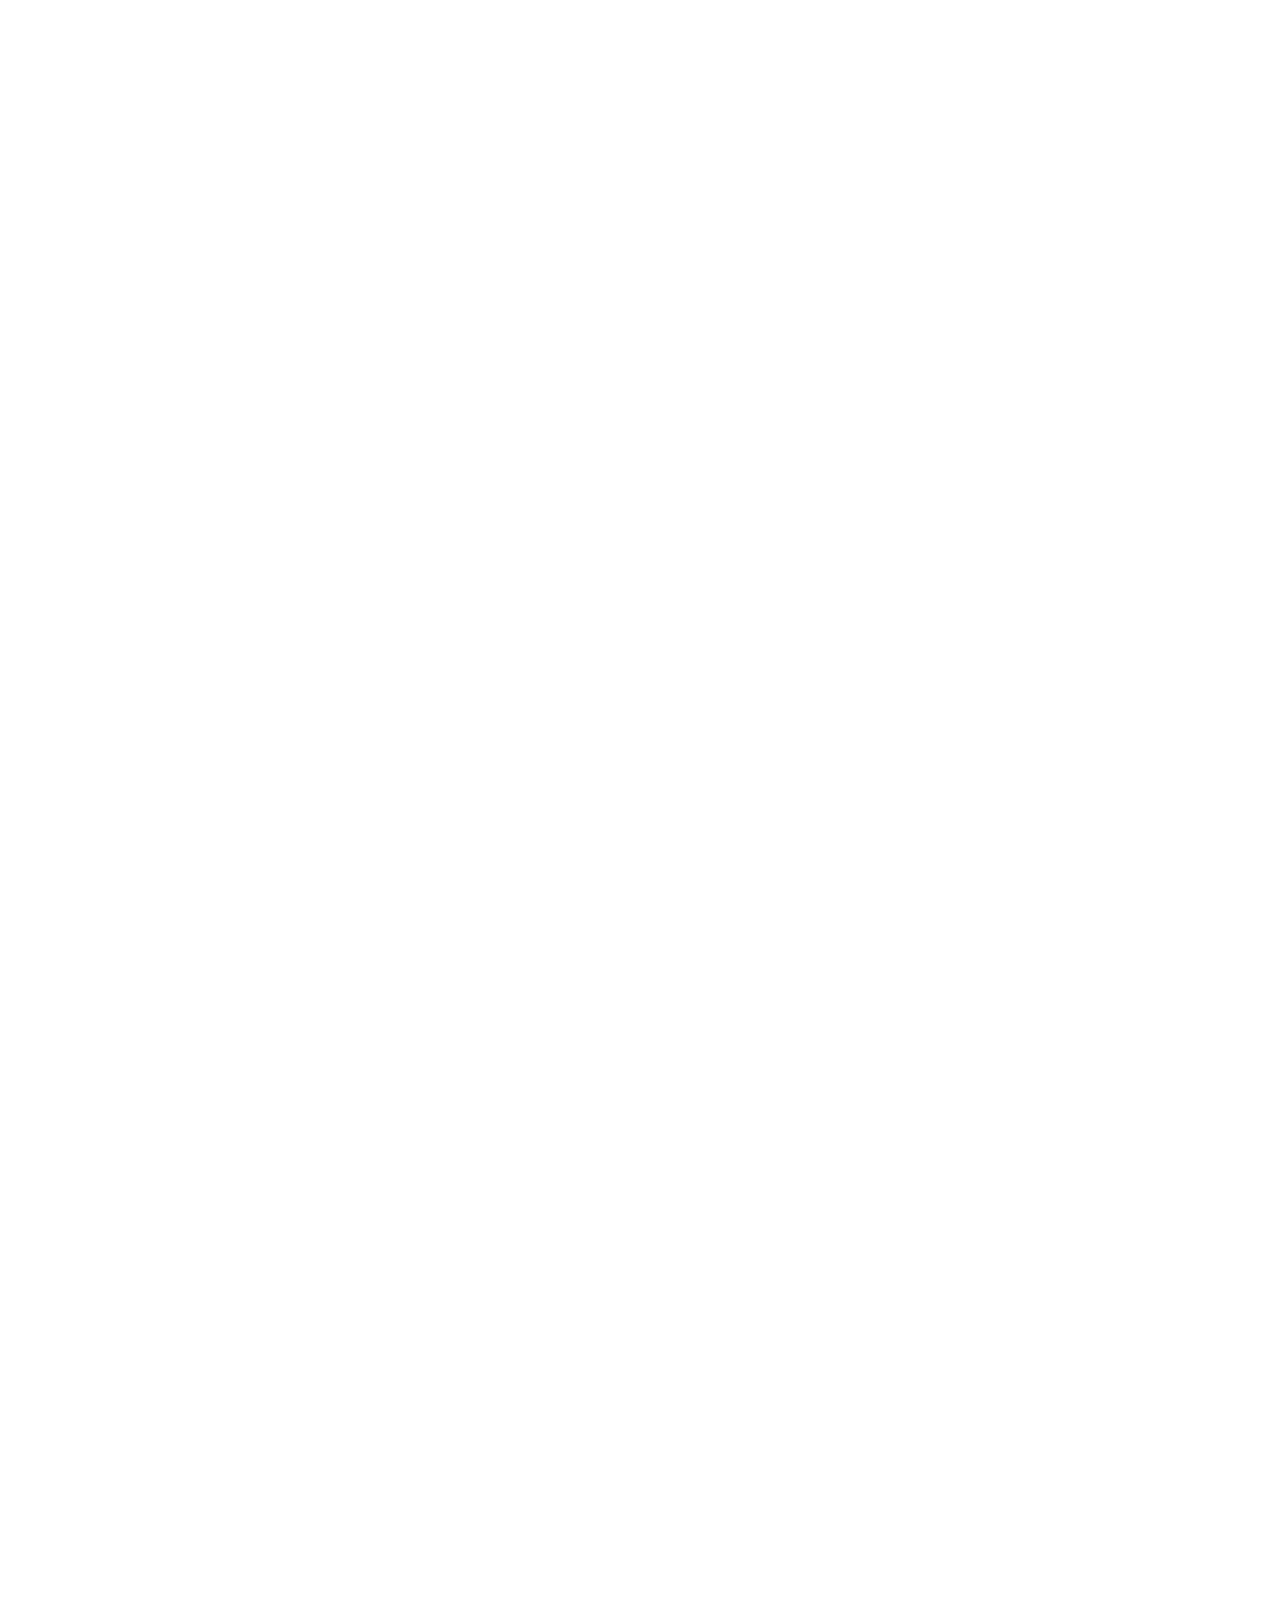
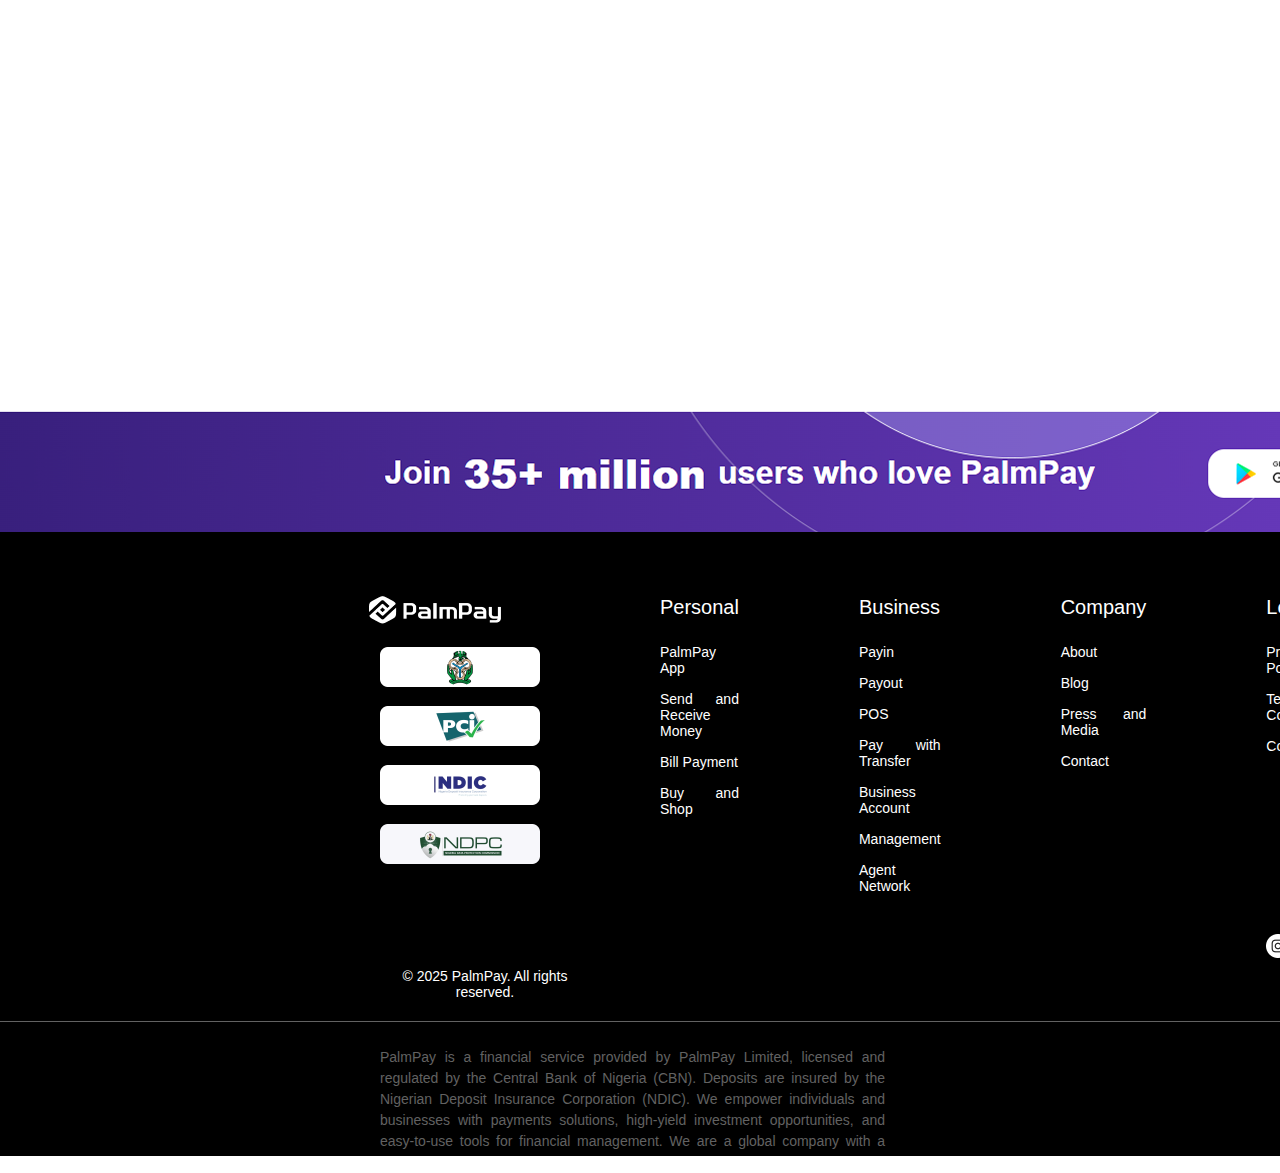
==== commit 0d7db48c: "Added more" ====
--- a/index.html
+++ b/index.html
@@ -164,12 +164,12 @@
     <!-- section for security and contact -->
 
 
-    <section>
+    <section class="sec-con">
 
 
         <div class="security">
-            <div>
-                <img src="./img/NDIC.80dcf580.png" alt="" width="520" height="500">
+            <div class="sec-img">
+                <img src="./img/NDIC.80dcf580.png" alt="" >
             </div>
 
             <div class="content-text">
@@ -177,10 +177,23 @@
                 <p>PalmPay is fully licensed as a Mobile Money Operator by CBN, and insured by NDIC. We manage
                     customers' funds in compliance with all application regulations. This means that our more than 30
                     million users and millions of businesses are protected.
-
                 </p>
-
-
+            </div>
+        </div>
+
+    <!-- On smaller devices -->
+        
+        <div class="security-sm">
+            <div class="sec-img-sm">
+                <img src="./img/NDIC.80dcf580.png" alt="" >
+            </div>
+
+            <div class="content-text-sm">
+                <h1>Your privacy and security is our top priority</h1>
+                <p>PalmPay is fully licensed as a Mobile Money Operator by CBN, and insured by NDIC. We manage
+                customers' funds in compliance with all application regulations. This means that our more than 30
+                million users and millions of businesses are protected.
+                </p>
             </div>
         </div>
 
@@ -199,13 +212,37 @@
                 <p id="piii">Email: support@palmpay.com</p>
 
                 <button id="contact-btn">Contact</button>
-
             </div>
 
             <div>
                 <img src="./img/HelpCenter.7adf53ab.png" alt="" width="520" height="500" class="contact-img">
             </div>
 
+        </div>
+
+        <!-- On smaller devices -->
+
+
+        <div class="contact-sm">
+
+            <div>
+                <img src="./img/HelpCenter.7adf53ab.png" alt="" width="520" height="500" class="contact-img-sm">
+            </div>
+
+            <div class="content-text2-sm">
+                <h1>We are happy to help</h1>
+
+                <p>Browse topics, find resources, or chat with customer service. PalmPay support has answers to all your
+                    questions. Have an inquiry, or need Customer Service assistance?</p>
+
+                <p id="pii-sm">Call us: +234 2018886888</p>
+                <p id="piii-sm">Email: support@palmpay.com</p>
+
+                <button id="contact-btn-sm">Contact</button>
+
+            </div>
+
+    
         </div>
 
     </section>
--- a/index.css
+++ b/index.css
@@ -298,10 +298,9 @@
 }
 
 
-
-
-
-
+.sec-con{
+    margin-bottom: 1500px;
+}
 
 
 .security {
@@ -319,20 +318,20 @@
 .security img {
     border-top-left-radius: 20px;
     border-bottom-left-radius: 20px;
+    width: 520px;
+    height: 500px;
 }
 
 .content-text {
     background-color: #f7f7fb;
     width: 650px;
     height: 500px;
+    padding-left: 50px;
+    text-align: justify;
     border-top-right-radius: 20px;
     border-bottom-right-radius: 20px;
 }
 
-.content-text {
-    padding-left: 50px;
-    text-align: justify;
-}
 
 .content-text h1 {
     margin-top: 90px;
@@ -349,6 +348,53 @@
     line-height: 1.6;
     text-align: left;
     padding: 0px 70px 0px 7px;
+}
+
+
+
+
+
+.security-sm {
+    display: none;
+    margin-top: 150px;
+
+}
+
+
+
+.security-sm img {
+    display: none;
+    border-top-left-radius: 20px;
+    border-bottom-left-radius: 20px;
+
+}
+
+.content-text-sm {
+    display: none;
+    background-color: #f7f7fb;
+    padding: 6px 0px 0px 20px;
+    text-align: justify;
+    border-top-right-radius: 20px;
+    border-bottom-right-radius: 20px;
+}
+
+
+.content-text-sm h1 {
+    display: none;
+    margin-top: 30px;
+    font-size: 24px;
+    line-height: 1.5;
+    word-spacing: -1px;
+}
+
+
+.content-text-sm p {
+    display: none;
+    margin-top: 20px;
+    font-size: 14px;
+    padding: 0px 8px 0px 0px;
+    line-height: 1.6;
+    text-align: left;
 }
 
 
@@ -425,6 +471,81 @@
 
 
 
+/* On small devices */
+
+.contact-sm {
+    display: none;
+    margin-top: 10px;
+    display: flex;
+    justify-content: center;
+    height: 75vh;
+    position: relative;
+    bottom: 60px;
+}
+
+.contact-img-sm {
+    display: none;
+    border-top-right-radius: 20px;
+    border-bottom-right-radius: 20px;
+
+}
+
+.content-text2-sm {
+    display: none;
+    padding-left: 55px;
+    text-align: justify;
+}
+
+.content-text2-sm h1 {
+    display: none;
+}
+
+
+.content-text2-sm p {
+    display: none;
+    margin-top: 40px;
+    font-size: 20px;
+    line-height: 1.45;
+    text-align: left;
+    padding: 0px 70px 0px 7px;
+}
+
+#pii-sm {
+    display: none;
+    margin-bottom: 6px;
+}
+
+#piii-sm {
+    display: none;
+    margin-top: 4px;
+}
+
+#contact-btn-sm {
+    display: none;
+    font-size: 12px;
+    margin-top: 20px;
+    border: none;
+    border-radius: 10px;
+    width: 105px;
+    height: 38px;
+    color: white;
+    background-color: #6d46db;
+}
+
+.content-text2-sm {
+    margin-bottom: 100px;
+    background-color: #f7f7fb;
+    width: 650px;
+    height: 500px;
+    border-top-left-radius: 20px;
+    border-bottom-left-radius: 20px;
+
+}
+
+
+
+
+
 
 
 
@@ -447,10 +568,7 @@
 
 }
 
-/* .flex-img{
-    display: flex;
-    align-items: ;
-} */
+
 
 .li-img {
     list-style: none;
@@ -507,6 +625,8 @@
     /* padding-right: 5px; */
 }
 
+
+/* Responsiveness */
 
 @media screen and (max-width: 850px) {
     ul {
@@ -696,11 +816,187 @@
         display: block;
         max-width: 100%;
         position: relative;
-        bottom: 245px;
+        bottom: 255px;
 
     }
 
     .content2-img-lg{
         display: none;
     }
+
+
+    .security {
+        display: none;
+    
+    }
+
+    .security-sm {
+        display: block;
+        margin-top: 80px;
+        height: 45vh;
+        padding-bottom: 0px;
+    
+    }
+    
+    
+    
+    .security-sm img {
+        display: block;
+        margin-left: 17px;
+        border-top-left-radius: 20px;
+        border-top-right-radius: 20px;
+        border-bottom-left-radius: 0px;
+        width: 355px;
+        height: 400px;
+    }
+    
+    .content-text-sm {
+        display: block;
+        margin-left: 17px;
+        width: 355px;
+        height: 300px;
+        position: relative;
+        bottom: 80px;
+        padding-left: 10px 5px 0px 0px;
+        text-align: left;
+        border-bottom-left-radius: 20px;
+        border-bottom-right-radius: 20px;
+        border-top-right-radius: 0px;
+    }
+    
+    
+    .content-text-sm h1 {
+        display: block;
+        
+    }
+    
+    
+    .content-text-sm p {
+        display: block;
+    }
+    
+
+
+
+    .contact {
+        display: none;
+        
+    }
+
+
+
+    .content-text2 {
+        display: none;
+    }
+    
+    .content-text2 h1 {
+        display: none;
+
+    }
+    
+    
+    .content-text2 p {
+        display: none;
+
+    }
+    
+    #pii {
+        display: none;
+    }
+    
+    #piii {
+        display: none;
+    }
+    
+    #contact-btn {
+        display: none;
+
+    }
+    
+    .content-text2 {
+        display: none;
+
+    
+    }
+    
+    .contact-img {
+        display: none;
+
+    
+    }
+
+
+    .contact-sm {
+        display: block;
+        margin-top: 10px;
+        height: 75vh;
+        position: relative;
+        top: 350px;
+    }
+    
+    .contact-img-sm {
+        display: block;
+        border-top-right-radius: 20px;
+        border-top-left-radius: 20px;
+        border-bottom-right-radius: 0px;
+        margin-left: 18px;
+        width: 355px;
+        height: 400px;
+        position: relative;
+        bottom: 20px;
+    
+    }
+    
+    .content-text2-sm {
+        display: block;
+        padding: 10px 5px 0px 20px;
+        text-align: justify;
+        width: 355px;
+        height: 300px;
+        margin-left: 18px;
+        position: relative;
+        bottom: 30px;
+        border-top-right-radius: 0px;
+        border-top-left-radius: 0px;
+
+    }
+    
+    .content-text2-sm h1 {
+        display: block;
+        margin-top: 25px;
+        font-size: 24px;
+        padding: 0px 10px 0px 0px;
+
+    }
+    
+    
+    .content-text2-sm p {
+        display: block;
+        margin-top: 20px;
+        font-size: 14px;
+        line-height: 1.45;
+        text-align: left;
+        padding: 0px 3px 0px 2px;
+    }
+    
+    #pii-sm {
+        display: block;
+        margin-bottom: 3px;
+    }
+    
+    #piii-sm {
+        display: block;
+        margin-top: 2px;
+    }
+    
+    #contact-btn-sm {
+        display: block;
+    }
+    
+    .content-text2-sm {
+        display: block;
+        
+    
+    
+    }
 }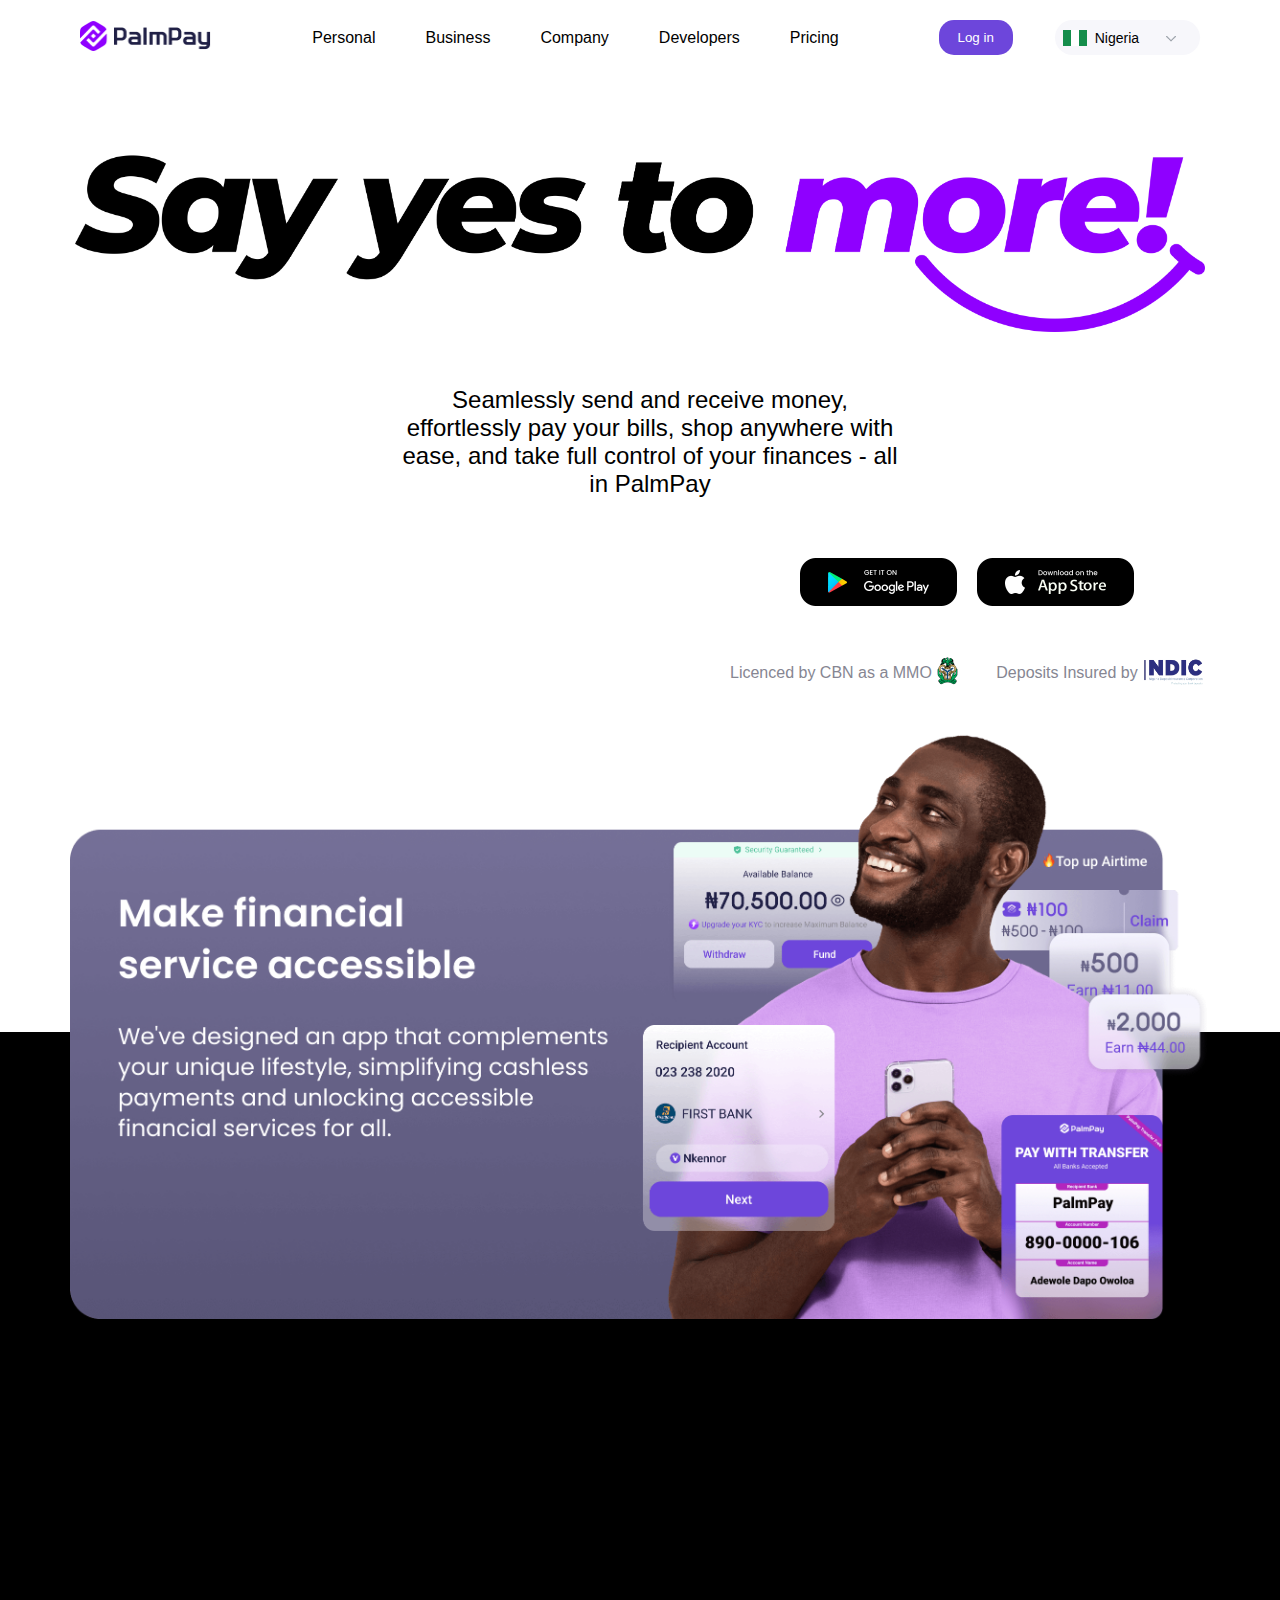
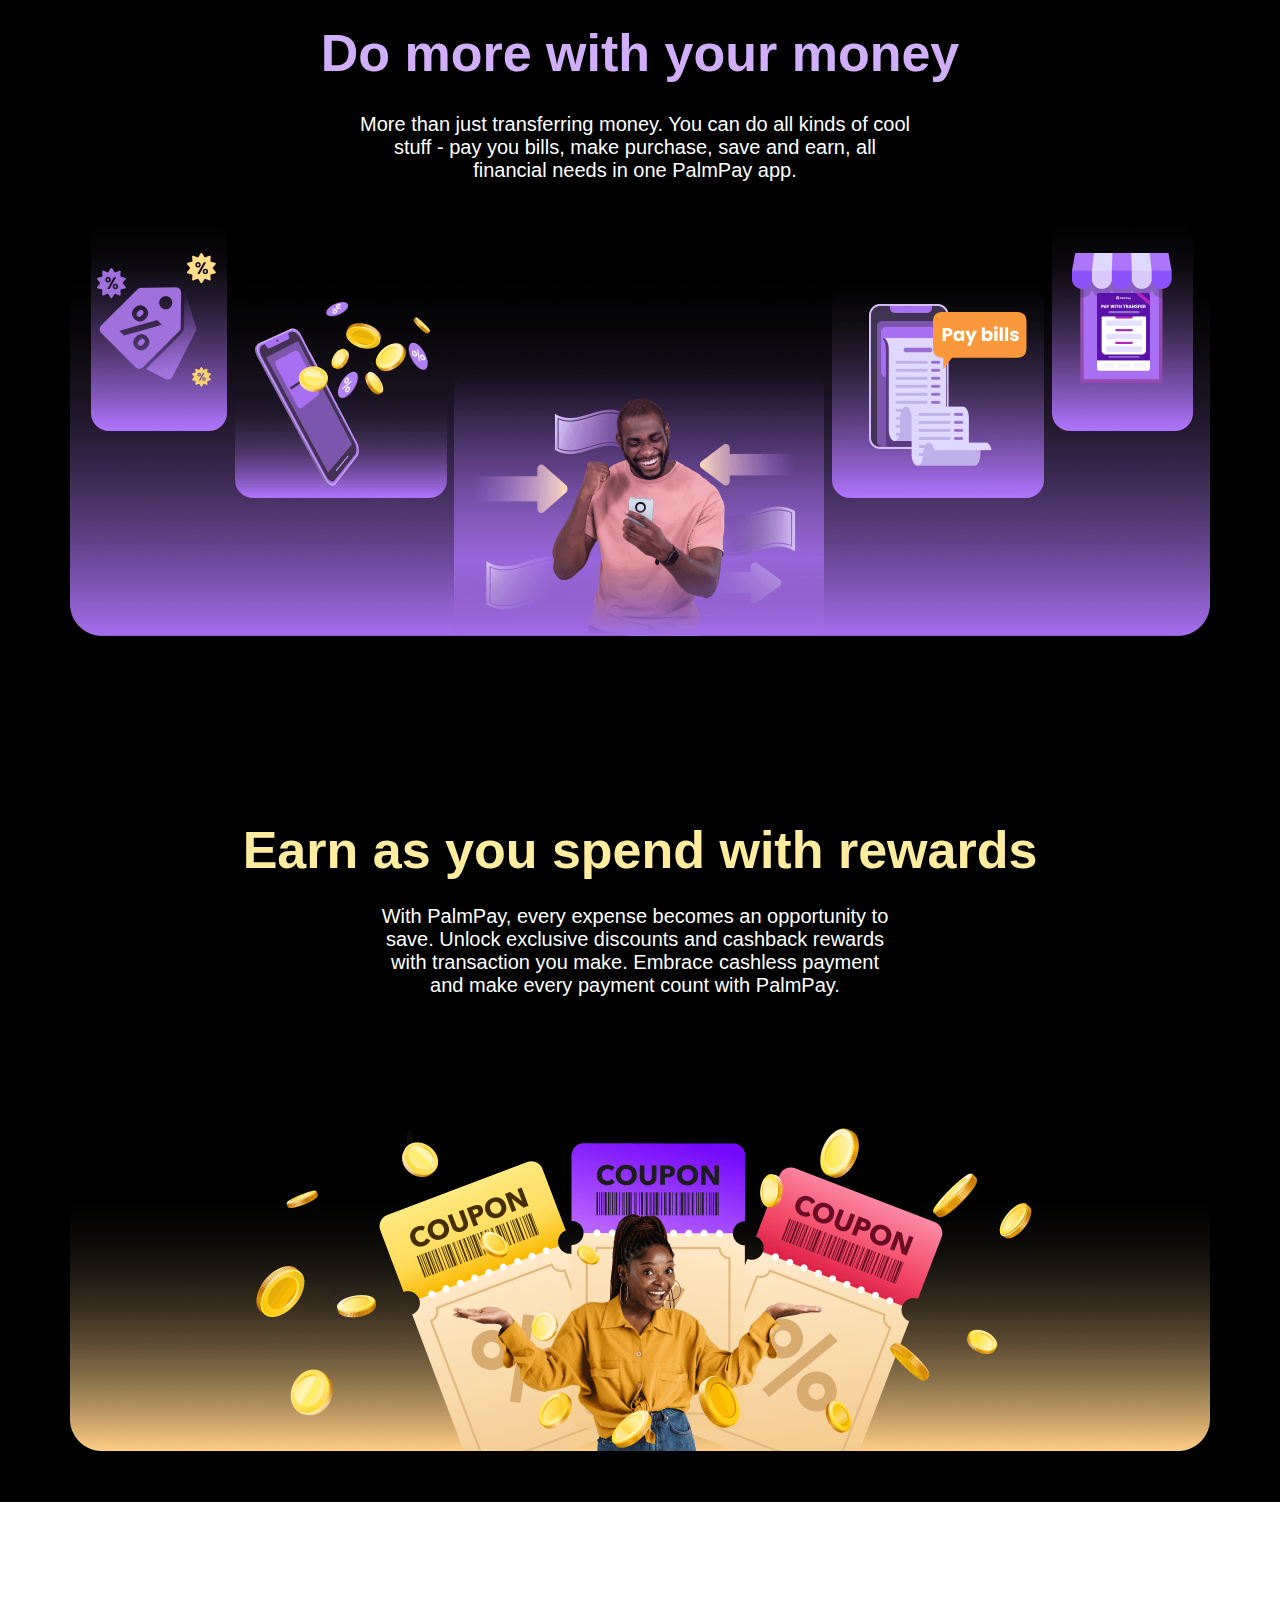
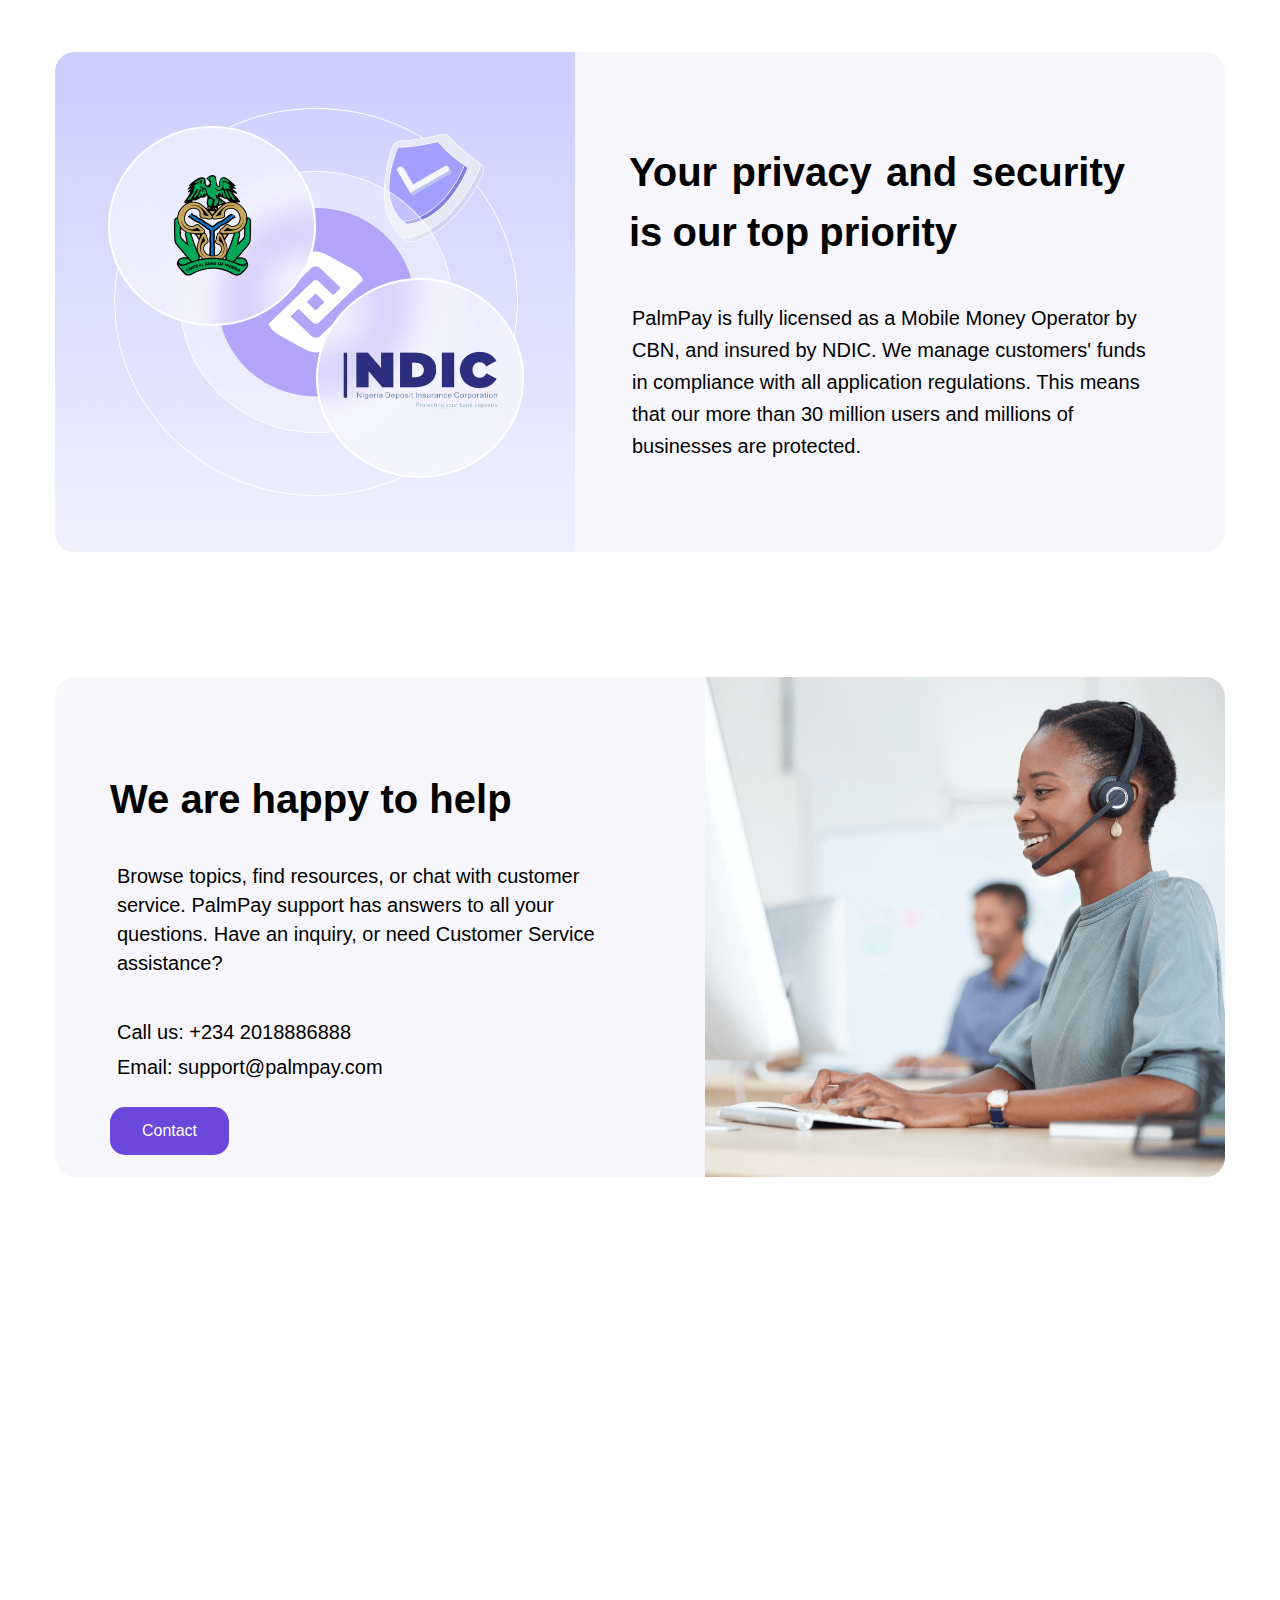
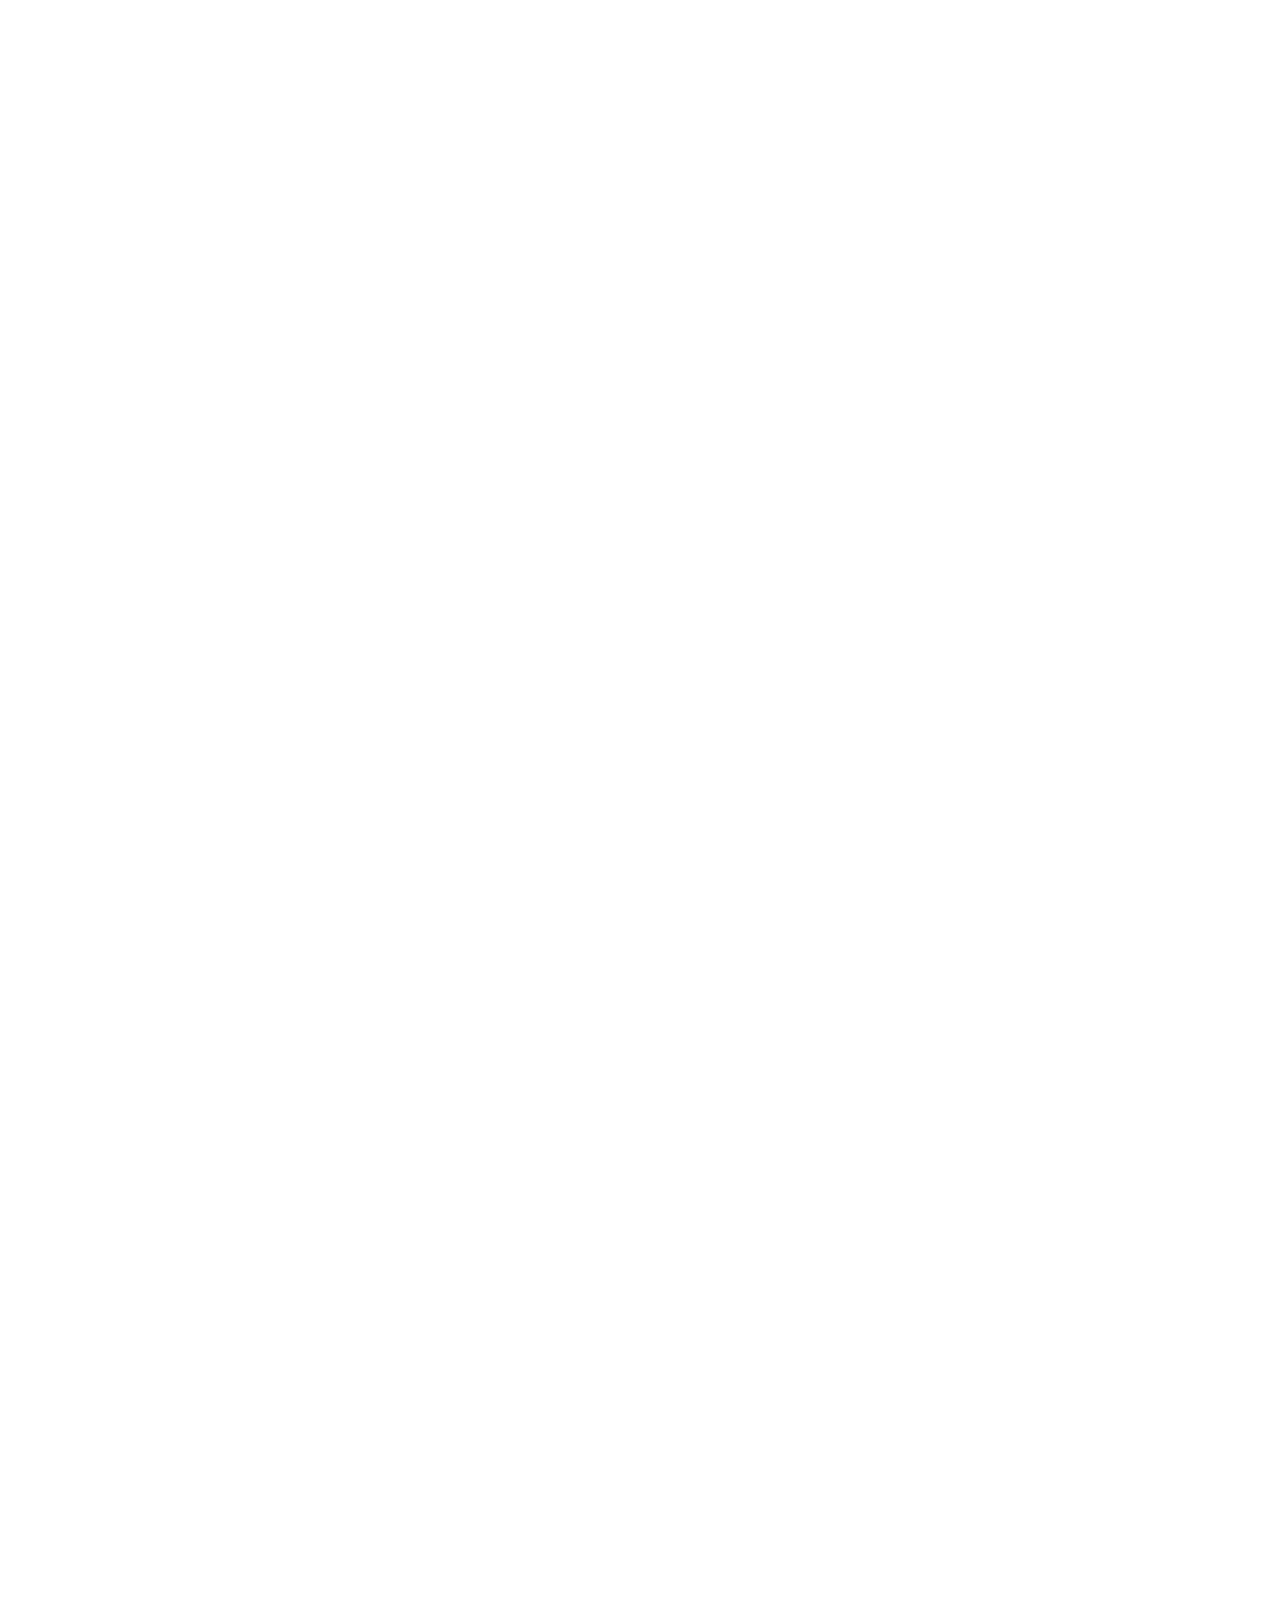
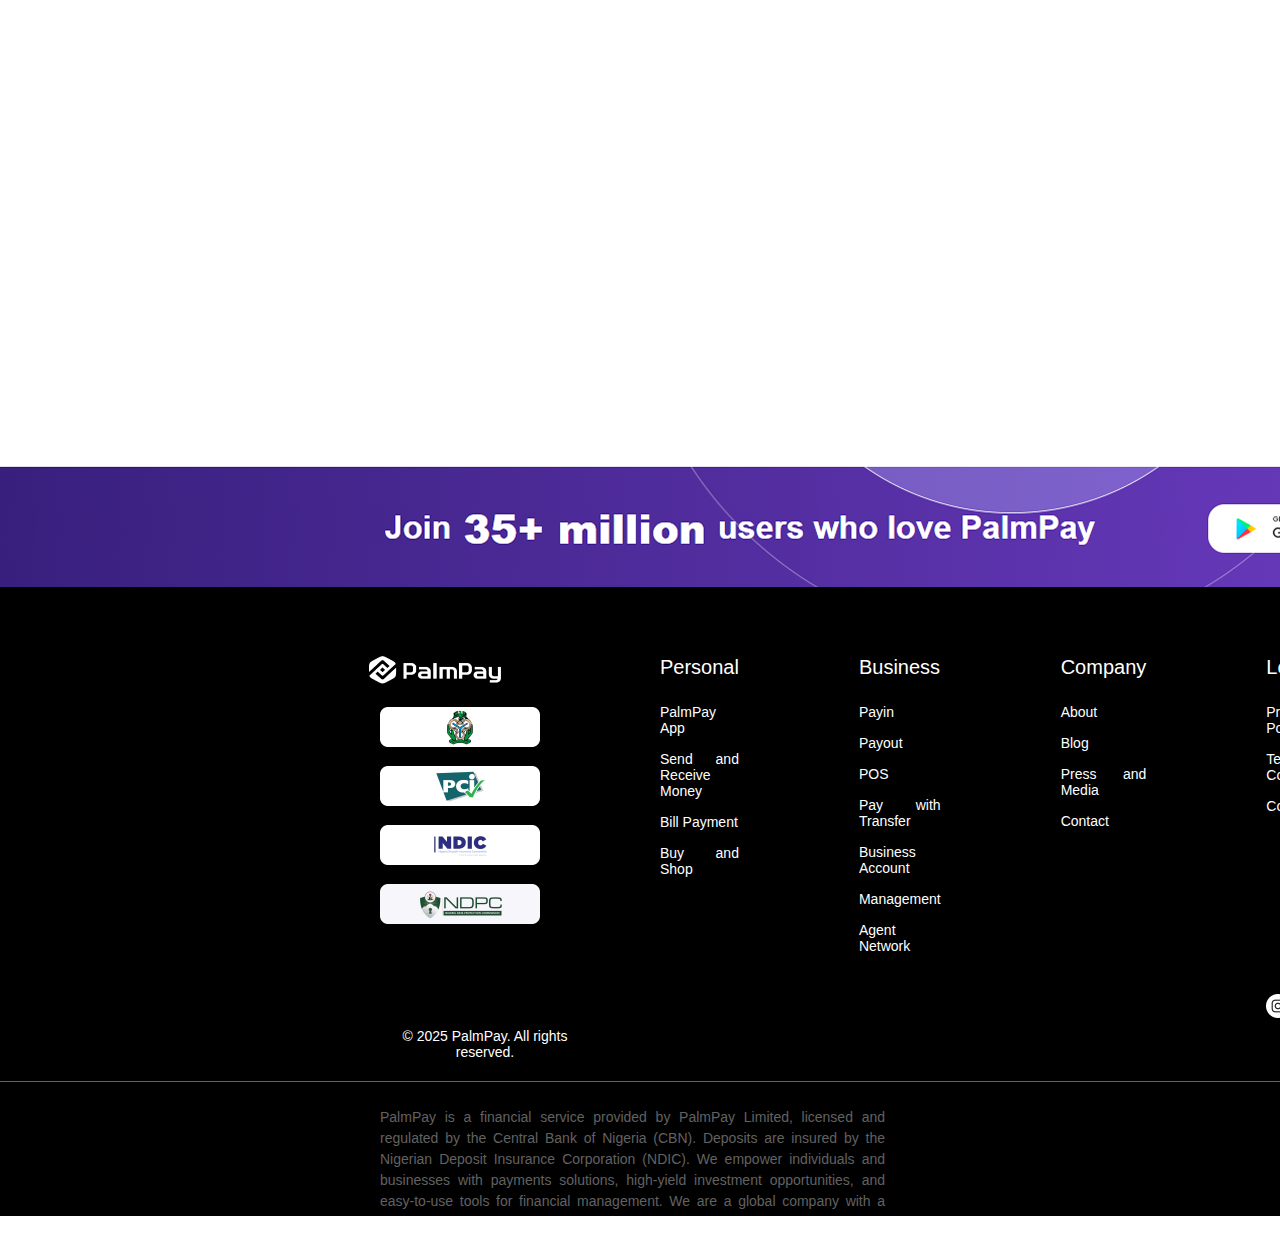
==== commit cc3c79da: "Added some buttons" ====
--- a/index.html
+++ b/index.html
@@ -61,7 +61,7 @@
 
             <!-- Select Region for small devices and medium devices (max-width: px) -->
             <span>
-                <img src="./img/NG.png" alt="" width="20" class="ng-drop">
+                <img src="./img/NG.png" alt="" width="20" class="ng-drop-sm">
             </span>
             <span>
                 <img src="./img/arrow-up-svgrepo-com.svg" alt="" width="16" class="arrow-up-sm">
@@ -96,7 +96,6 @@
 
     <section class="hero-section">
         <img src="./img/Slogan.42823a0f.png" alt="">
-        <!-- <img src="./img/resp.png" class="sm-img" alt=""> -->
 
         <p>
             Seamlessly send and receive money, effortlessly pay your bills, shop anywhere with ease, and take full
@@ -249,7 +248,18 @@
 
 
     <section class="users">
-        <img src="./img/palm.png" alt="">
+        <img src="./img/palm.png" alt="" class="user-img-lg">
+        <img src="img/users-sm.png" alt="" class="user-img-sm" width="430">
+
+        <div class="users-app">
+            <a href="">
+                <img src="./img/googlePlay.white.png" alt="" class="google-app">
+            </a>
+    
+            <a href="">
+                <img src="./img/appStore.white.png" alt="" class="apple">
+            </a>
+        </div>
     </section>
 
 
--- a/index.css
+++ b/index.css
@@ -549,11 +549,40 @@
 
 
 
-.users img {
-    position: relative;
-    top: 10px;
-}
-
+.user-img-lg {
+    position: relative;
+    top: 65px;
+}
+
+.user-img-sm{
+    display: none;
+}
+
+
+.users-app {
+    display: none;
+    display: flex;
+    margin-left: 800px;
+    margin-top: 60px;
+    align-items: center;
+    text-align: center;
+    gap: 20px;
+    position: relative;
+    bottom: 30px;
+}
+
+.google-app {
+    display: none;
+    /* margin-left: 30px; */
+    width: 120px;
+    height: 48px;
+}
+
+.apple {
+    display: none;
+    width: 157px;
+    height: 48px;
+}
 
 
 
@@ -825,6 +854,9 @@
     }
 
 
+    .sec-con{
+        margin-bottom: 770px;
+    }
     .security {
         display: none;
     
@@ -929,9 +961,10 @@
     .contact-sm {
         display: block;
         margin-top: 10px;
-        height: 75vh;
+        height: 45vh;
         position: relative;
         top: 350px;
+        /* margin-bottom: 0px; */
     }
     
     .contact-img-sm {
@@ -995,8 +1028,38 @@
     
     .content-text2-sm {
         display: block;
-        
-    
-    
+    }
+
+    .user-img-lg{
+        display: none;
+    }
+    .user-img-sm{
+        display: block;
+        max-width: 100%;
+    }
+
+    .users-app {
+        display: none;
+        display: flex;
+        margin-left: 800px;
+        margin-top: 60px;
+        align-items: center;
+        text-align: center;
+        gap: 20px;
+        position: relative;
+        bottom: 30px;
+    }
+    
+    .google-app {
+        display: none;
+        /* margin-left: 30px; */
+        width: 120px;
+        height: 48px;
+    }
+    
+    .apple {
+        display: none;
+        width: 157px;
+        height: 48px;
     }
 }